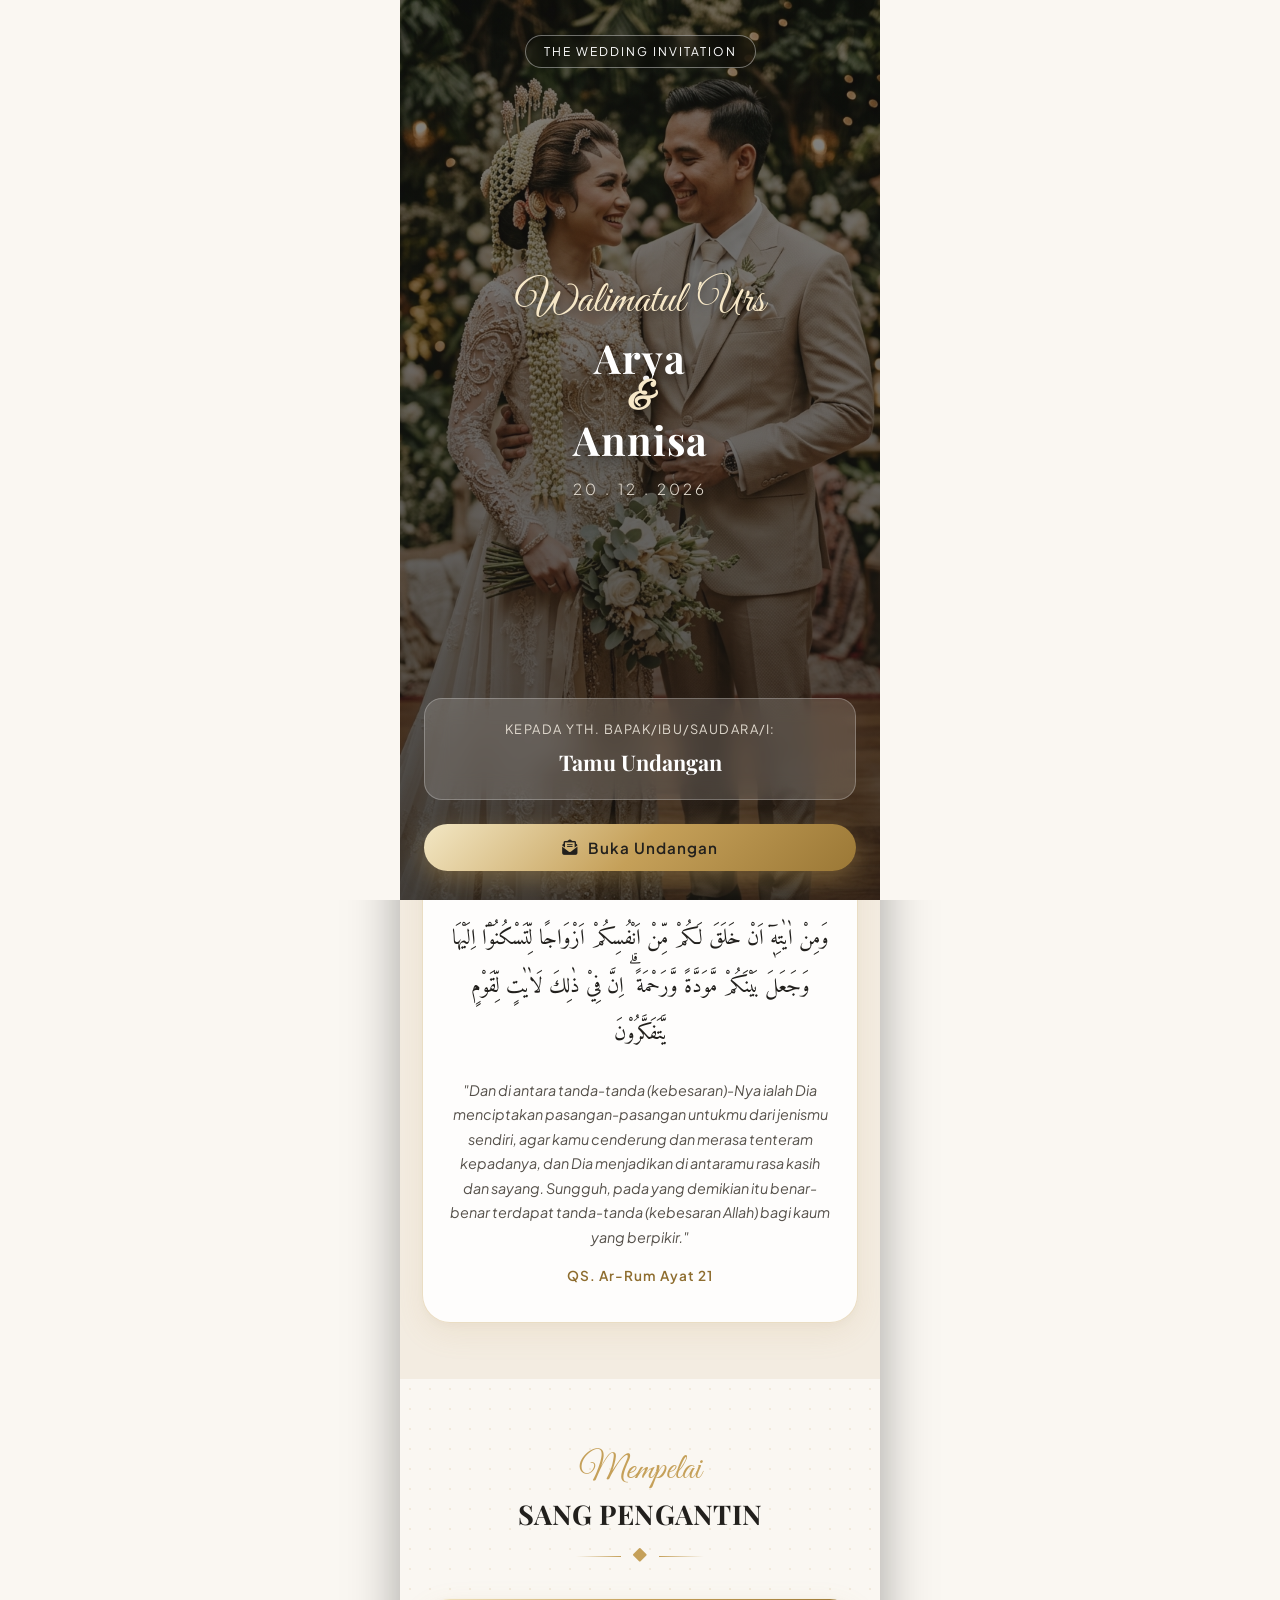
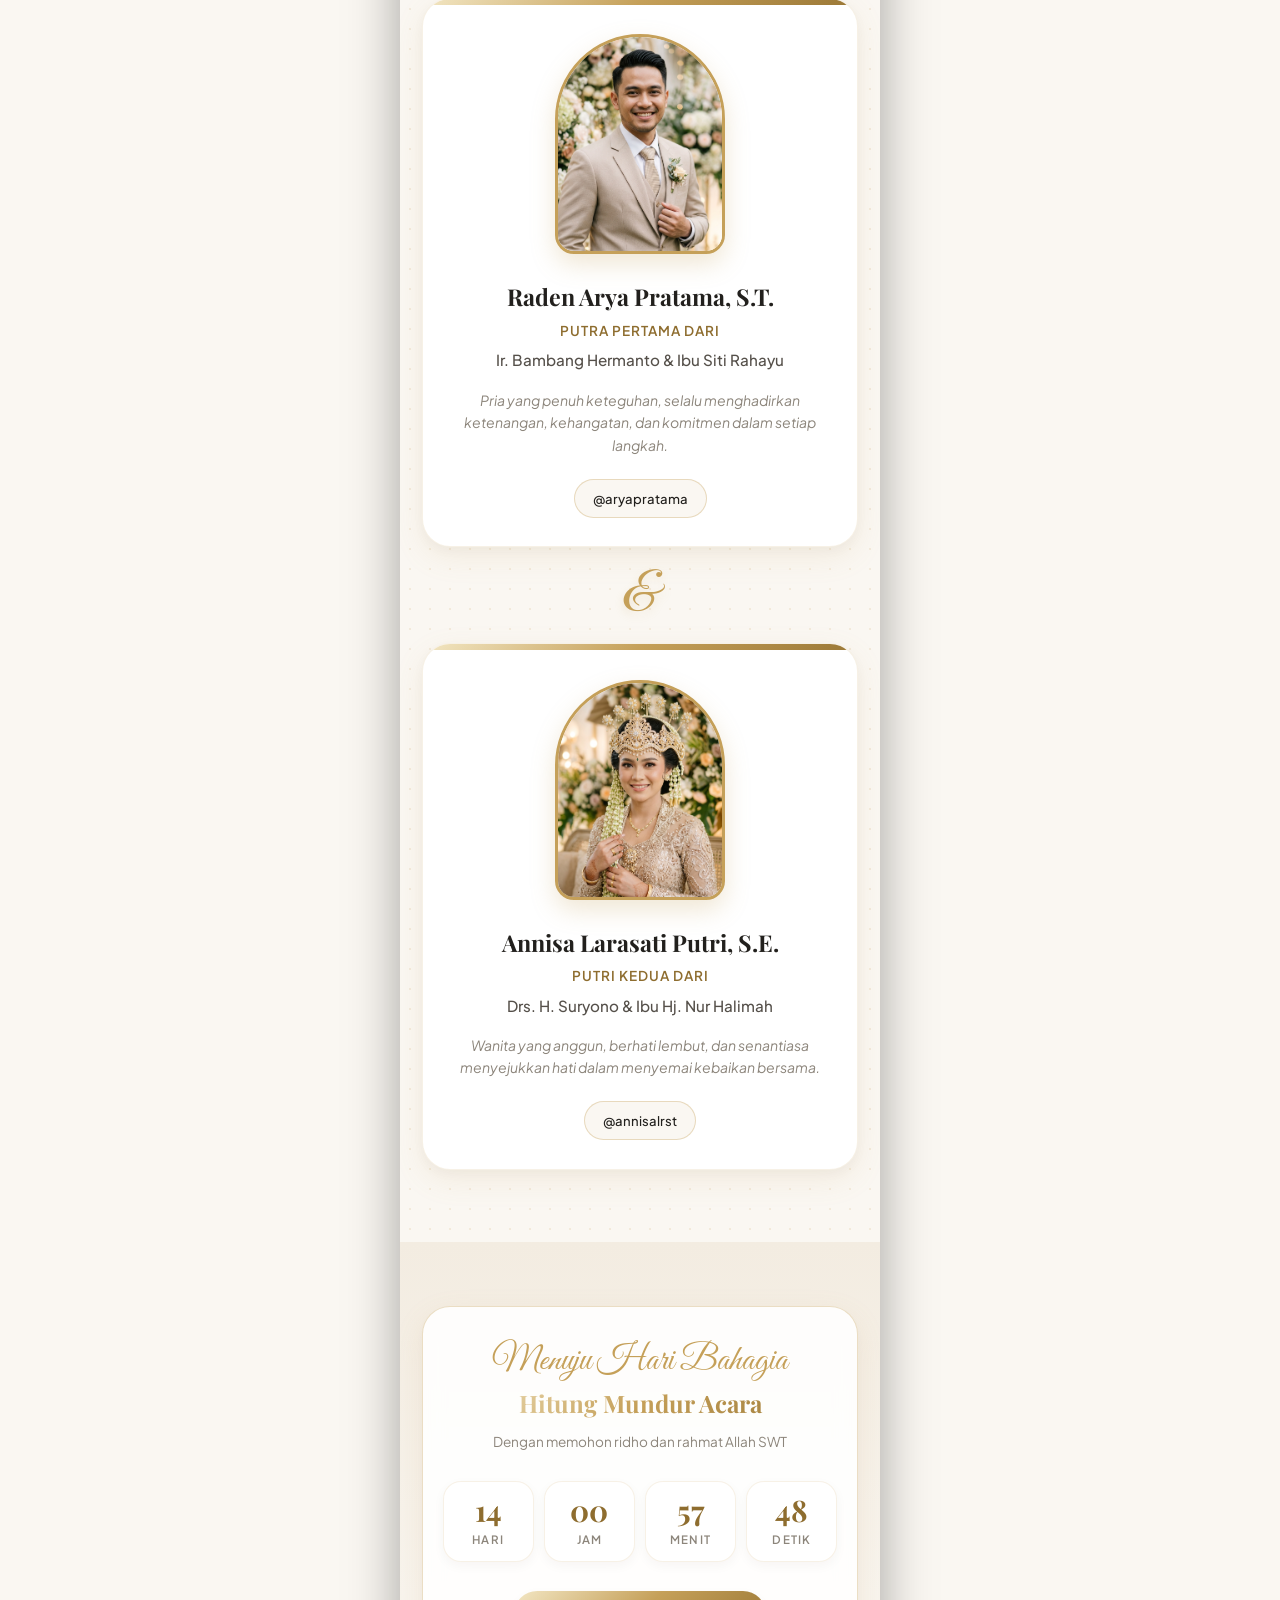
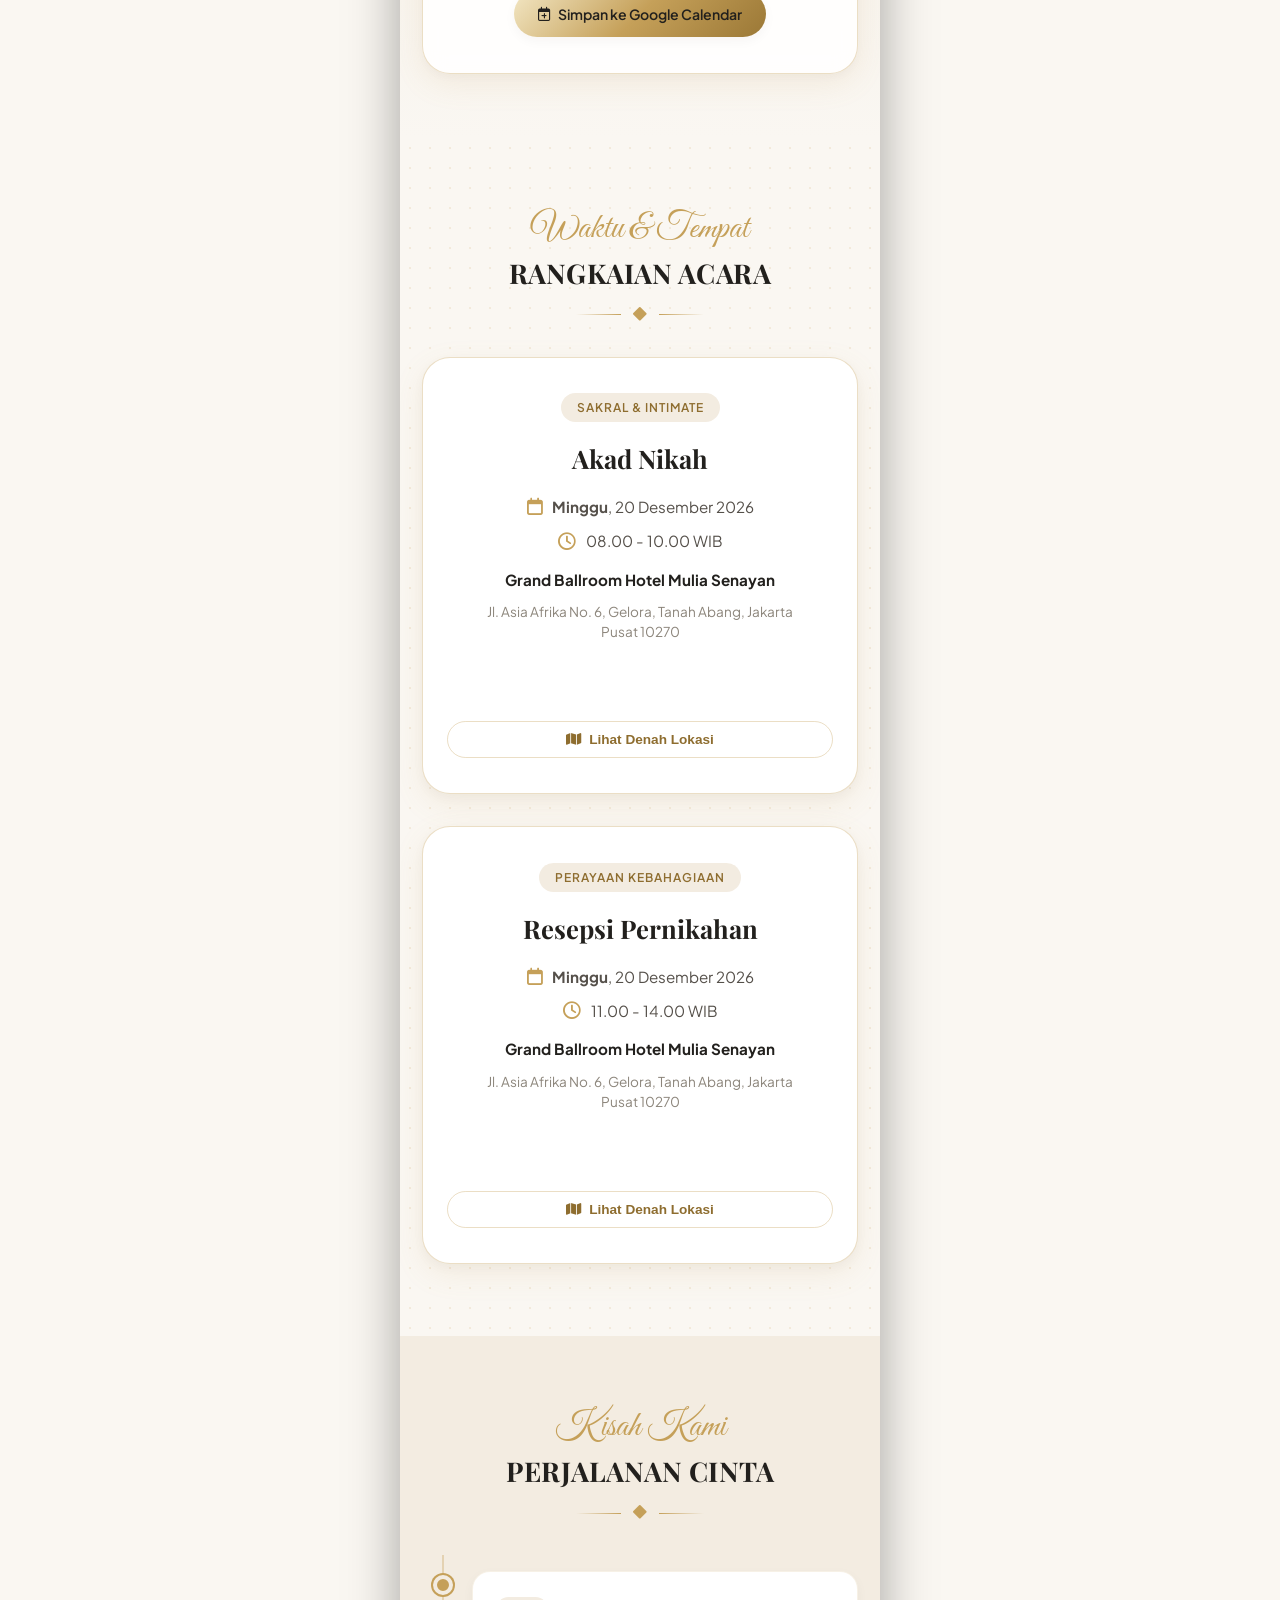
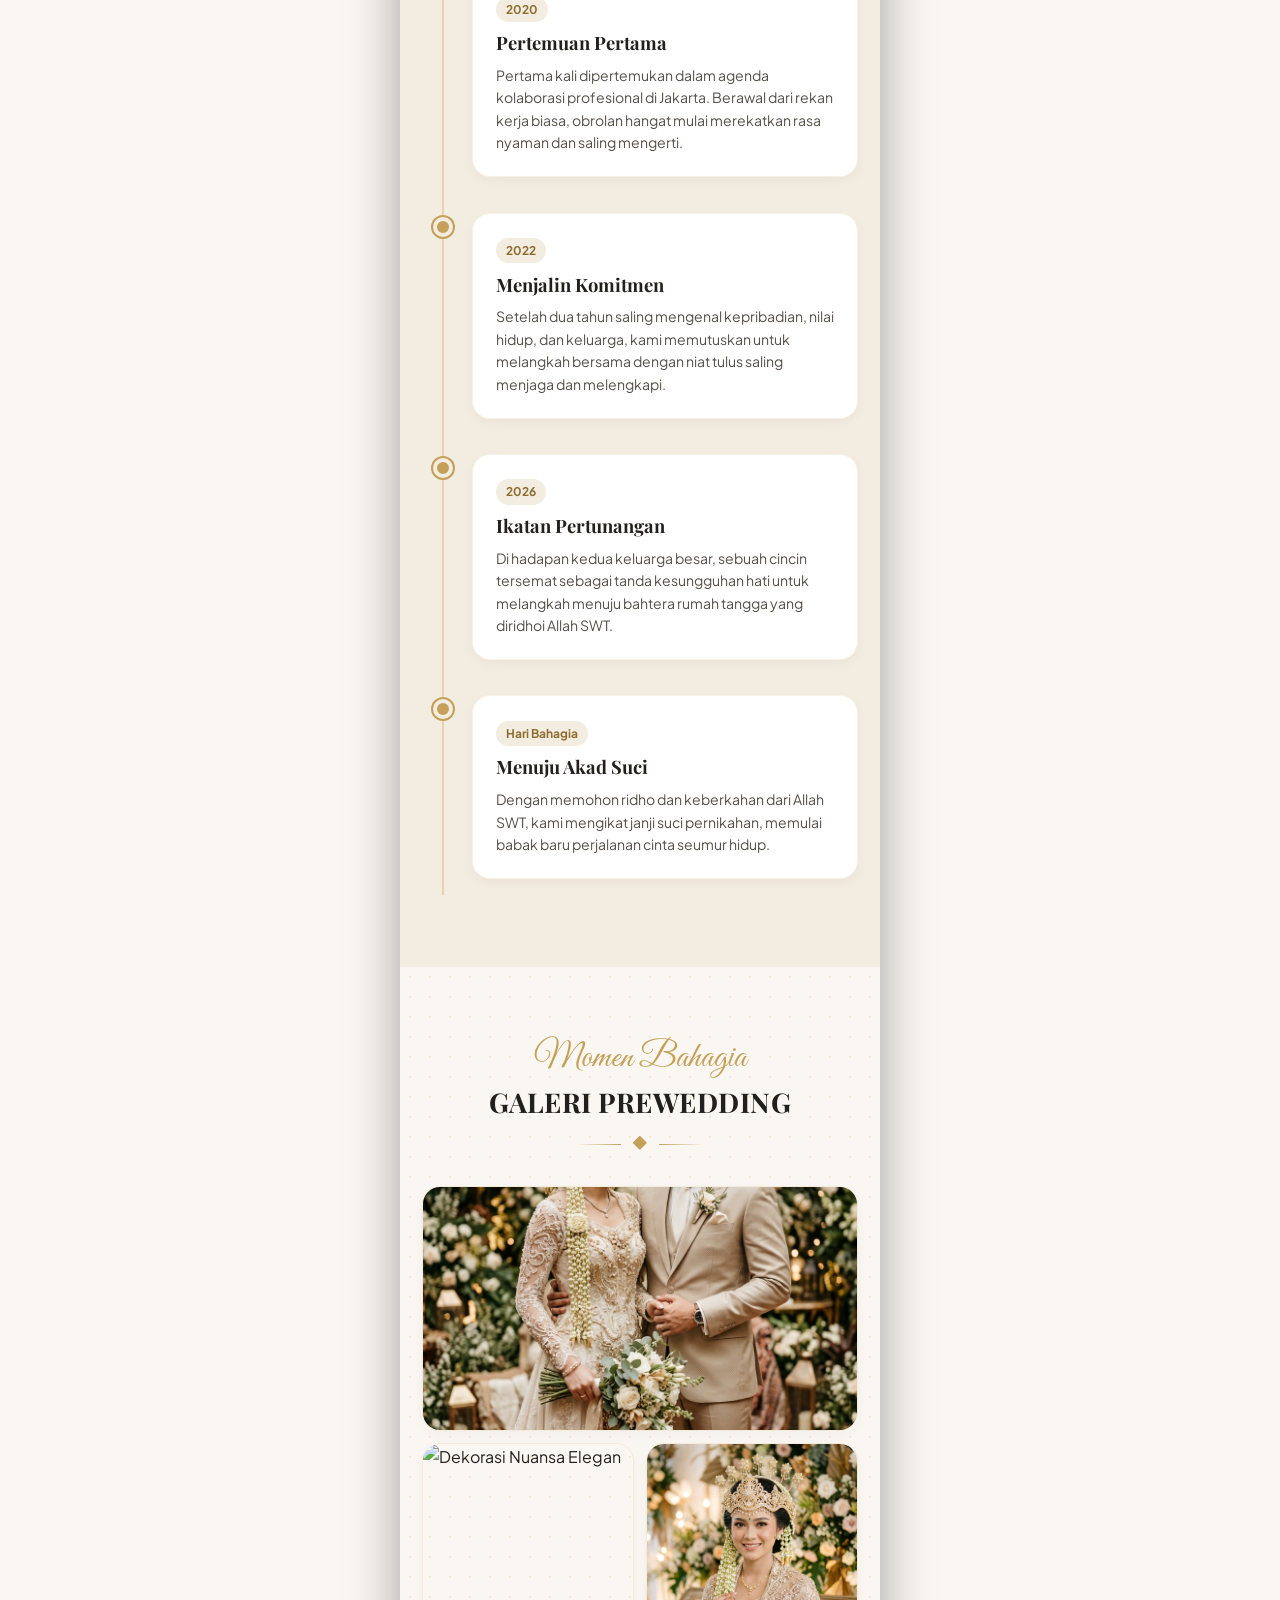
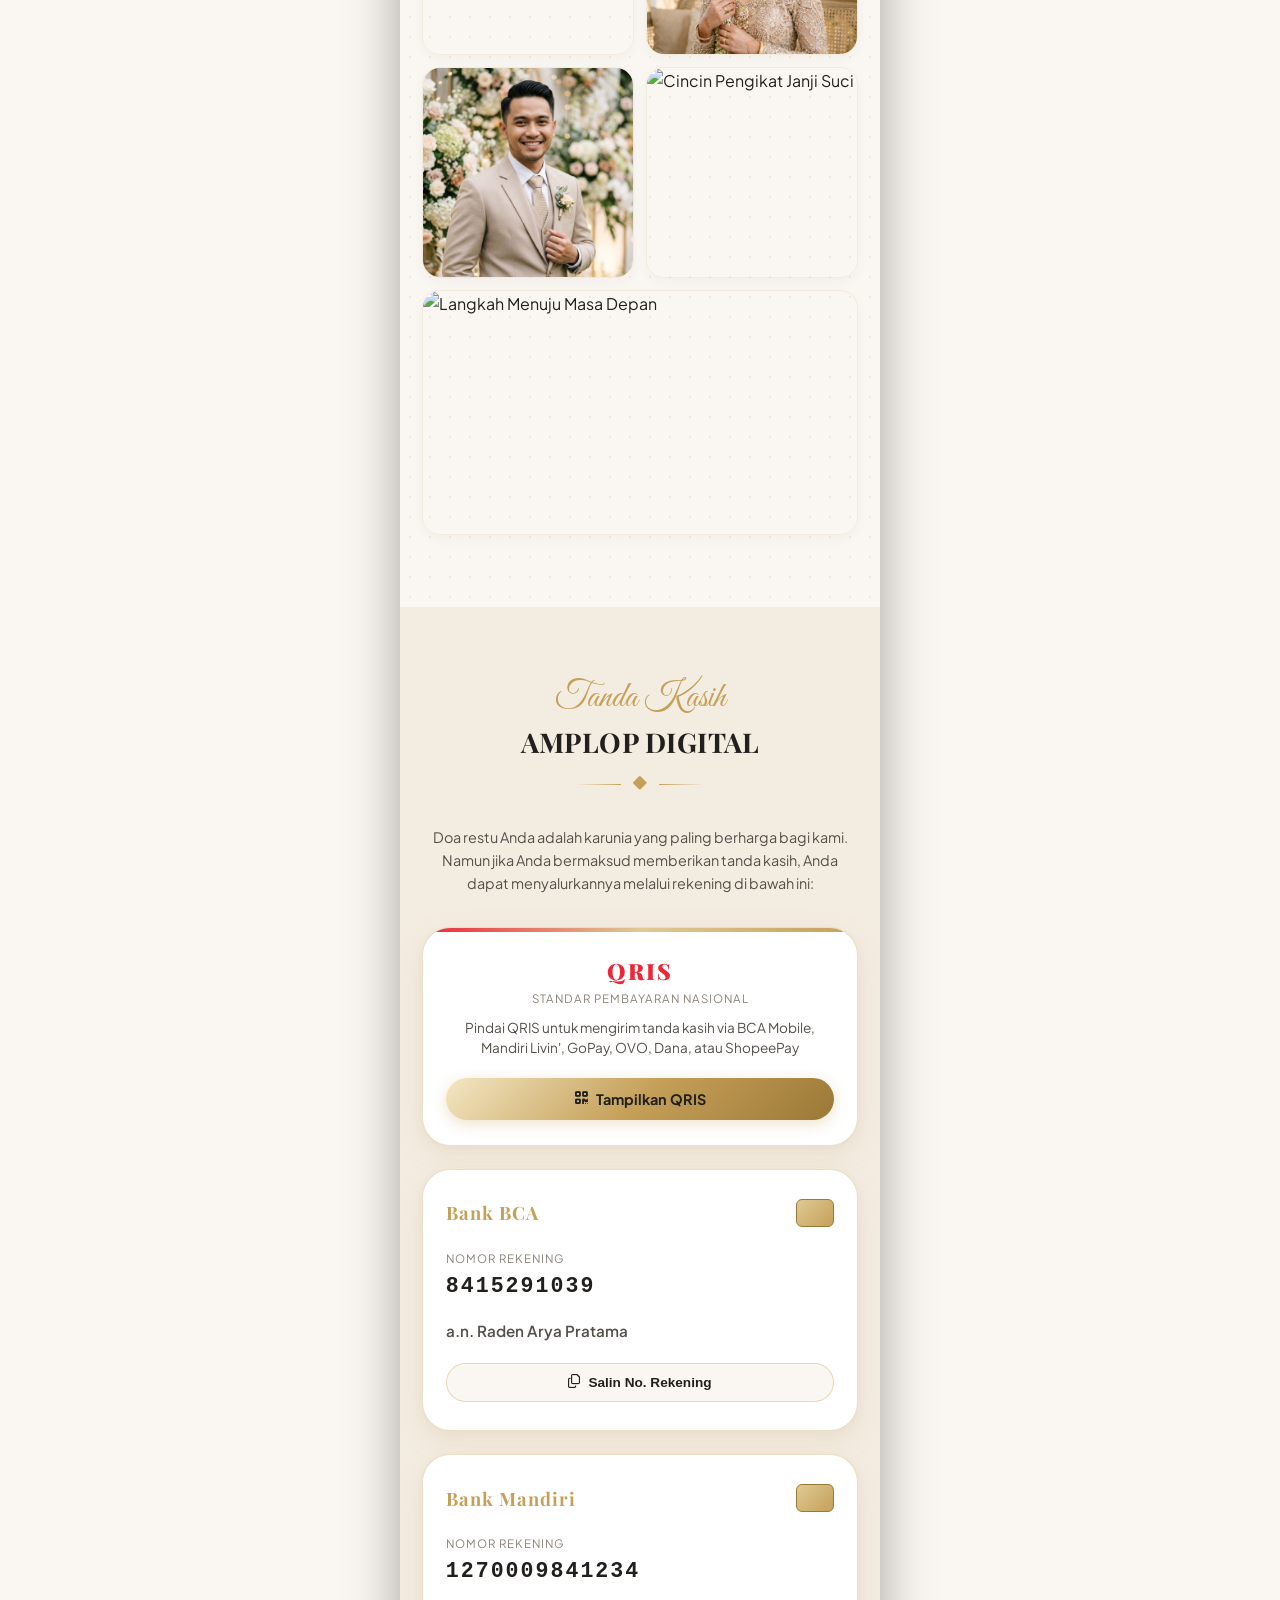
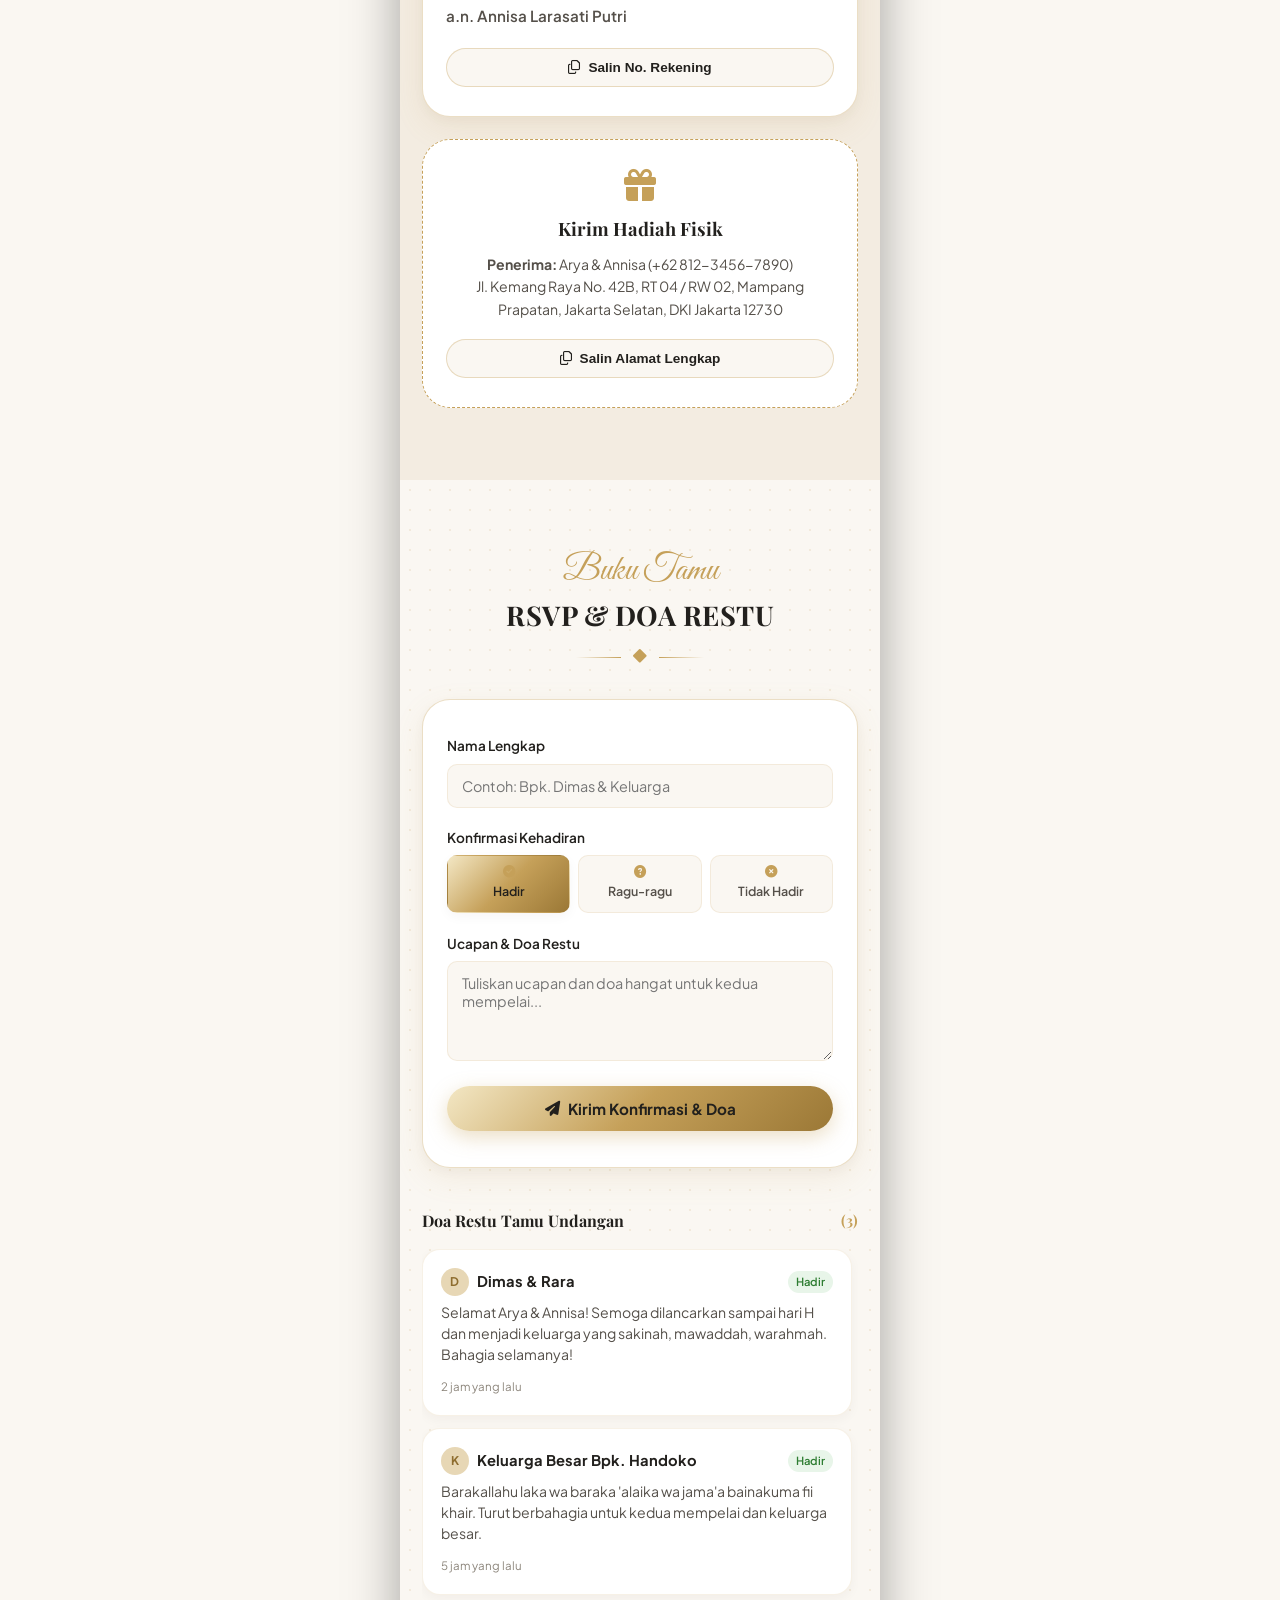
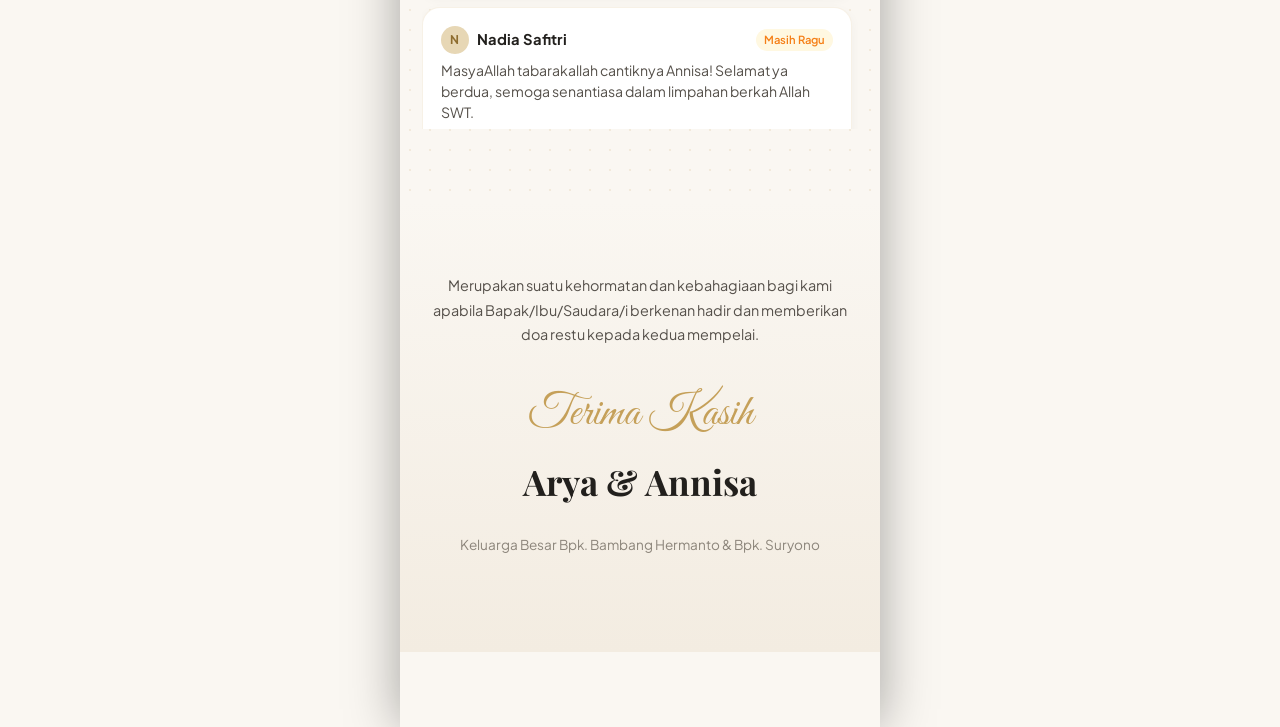
==== index.html @ 8b54d144 "feat: inisialisasi undangan digital pernikahan dengan integrasi PWA, Google Sheets RSVP, dan Portal " ====
<!DOCTYPE html>
<html lang="id">
<head>
  <meta charset="UTF-8">
  <meta name="viewport" content="width=device-width, initial-scale=1.0, maximum-scale=1.0, user-scalable=no, viewport-fit=cover">
  
  <!-- SEO & Social Media Meta Tags -->
  <title>The Wedding of Arya & Annisa - Undangan Pernikahan Digital</title>
  <meta name="description" content="Maha Suci Allah yang telah mempersatukan kami. Kami mengundang Bapak/Ibu/Saudara/i untuk hadir memberikan doa restu pada pernikahan Raden Arya Pratama & Annisa Larasati Putri.">
  <meta name="keywords" content="undangan digital, wedding invitation, pernikahan arya annisa, undangan online, pernikahan indonesia">
  <meta name="author" content="Arya & Annisa">

  <!-- Progressive Web App (PWA) Meta & Icons -->
  <link rel="manifest" href="manifest.json">
  <meta name="theme-color" content="#C5A059">
  <meta name="mobile-web-app-capable" content="yes">
  <meta name="apple-mobile-web-app-capable" content="yes">
  <meta name="apple-mobile-web-app-status-bar-style" content="black-translucent">
  <meta name="apple-mobile-web-app-title" content="Arya & Annisa">
  <link rel="apple-touch-icon" href="assets/images/pwa-icon.svg">
  <link rel="icon" type="image/svg+xml" href="assets/images/pwa-icon.svg">

  <!-- Open Graph / WhatsApp / Facebook Preview -->
  <meta property="og:type" content="website">
  <meta property="og:title" content="The Wedding of Arya & Annisa">
  <meta property="og:description" content="Minggu, 20 Desember 2026 - Bersama memohon ridho dan keberkahan dari Allah SWT.">
  <meta property="og:image" content="assets/images/couple_hero.jpg">

  <!-- Google Fonts -->
  <link rel="preconnect" href="https://fonts.googleapis.com">
  <link rel="preconnect" href="https://fonts.gstatic.com" crossorigin>
  <link href="https://fonts.googleapis.com/css2?family=Amiri&family=Great+Vibes&family=Playfair+Display:ital,wght@0,400;0,600;0,700;1,400&family=Plus+Jakarta+Sans:wght@300;400;500;600;700&display=swap" rel="stylesheet">

  <!-- Font Awesome 6 Icons -->
  <link rel="stylesheet" href="https://cdnjs.cloudflare.com/ajax/libs/font-awesome/6.4.0/css/all.min.css">

  <!-- Custom Stylesheet -->
  <link rel="stylesheet" href="css/style.css">
</head>
<body style="overflow: hidden;">

  <!-- Background Music Audio Element -->
  <audio id="wedding-audio" loop preload="auto">
    <source src="assets/audio/satu_shaf_di_belakangku.mp3" type="audio/mpeg">
  </audio>

  <!-- ====================================================================
       1. COVER OVERLAY (HALAMAN PEMBUKA UNDANGAN)
       ==================================================================== -->
  <div id="cover-overlay" class="cover-overlay">
    <div class="cover-container">
      <div class="cover-top">
        <span class="cover-badge">The Wedding Invitation</span>
      </div>

      <div class="cover-center">
        <div class="cover-title-script">Walimatul 'Urs</div>
        <h1 class="cover-names">
          <span id="cover-groom-name">Arya</span>
          <span class="cover-ampersand">&</span>
          <span id="cover-bride-name">Annisa</span>
        </h1>
        <div id="cover-date-text" class="cover-date">20 . 12 . 2026</div>
      </div>

      <div class="cover-bottom">
        <div class="guest-card">
          <div class="guest-label">Kepada Yth. Bapak/Ibu/Saudara/i:</div>
          <div class="guest-name guest-name-placeholder">Tamu Undangan</div>
        </div>

        <button type="button" id="btn-open-invitation" class="btn-open">
          <i class="fa-solid fa-envelope-open-text"></i>
          <span>Buka Undangan</span>
        </button>
      </div>
    </div>
  </div>

  <!-- ====================================================================
       FLOATING CONTROLS (MUSIK & NAVIGASI DOCK)
       ==================================================================== -->
  <!-- Floating Music Toggle -->
  <button type="button" id="music-toggle" class="music-toggle-btn" style="display: none;" title="Nyalakan / Matikan Musik" aria-label="Toggle Musik">
    <i class="fa-solid fa-compact-disc"></i>
  </button>

  <!-- Floating Bottom Navigation Dock -->
  <nav id="bottom-dock" class="bottom-dock" aria-label="Navigasi Halaman">
    <a href="#hero" class="dock-item" aria-label="Cover">
      <i class="fa-solid fa-house"></i>
      <span>Home</span>
    </a>
    <a href="#couple" class="dock-item" aria-label="Mempelai">
      <i class="fa-solid fa-heart"></i>
      <span>Mempelai</span>
    </a>
    <a href="#events" class="dock-item" aria-label="Acara">
      <i class="fa-solid fa-calendar-day"></i>
      <span>Acara</span>
    </a>
    <a href="#story" class="dock-item" aria-label="Cerita">
      <i class="fa-solid fa-book-open"></i>
      <span>Cerita</span>
    </a>
    <a href="#gallery" class="dock-item" aria-label="Galeri">
      <i class="fa-solid fa-images"></i>
      <span>Galeri</span>
    </a>
    <a href="#gifts" class="dock-item" aria-label="Hadiah">
      <i class="fa-solid fa-gift"></i>
      <span>Kado</span>
    </a>
    <a href="#rsvp" class="dock-item" aria-label="Ucapan">
      <i class="fa-solid fa-comments"></i>
      <span>Ucapan</span>
    </a>
  </nav>

  <!-- ====================================================================
       MAIN PAGE WRAPPER (MOBILE PRESENTATION)
       ==================================================================== -->
  <div class="page-wrapper">

    <!-- HERO SECTION -->
    <section id="hero" class="hero-section">
      <div class="hero-content">
        <div class="hero-subtitle">The Wedding of</div>
        <h2 id="hero-names" class="hero-title">Arya & Annisa</h2>
        <div id="hero-date-badge" class="hero-date-badge">Minggu, 20 Desember 2026</div>
      </div>
    </section>

    <!-- AYAT & QUOTE SECTION -->
    <section id="quote" class="quote-section">
      <div class="quote-card reveal">
        <div class="text-gold" style="font-size: 1.8rem; margin-bottom: 0.8rem;">
          <i class="fa-solid fa-dove"></i>
        </div>
        <div id="quote-arabic" class="quote-arabic"></div>
        <p id="quote-translation" class="quote-translation"></p>
        <div id="quote-source" class="quote-source"></div>
      </div>
    </section>

    <!-- MEMPELAI SECTION -->
    <section id="couple" class="couple-section bg-pattern">
      <div class="section-header reveal">
        <div class="section-subtitle">Mempelai</div>
        <h2 class="section-title">Sang Pengantin</h2>
        <div class="section-divider">
          <i class="fa-solid fa-diamond section-divider-icon"></i>
        </div>
      </div>

      <div class="couple-grid">
        <!-- Mempelai Pria -->
        <div class="profile-card reveal">
          <div class="profile-avatar-frame">
            <img id="groom-photo" src="assets/images/groom.jpg" alt="Raden Arya Pratama, S.T.">
          </div>
          <h3 id="groom-name" class="profile-name"></h3>
          <div id="groom-order" class="profile-order"></div>
          <div id="groom-parents" class="profile-parents"></div>
          <p id="groom-bio" class="profile-bio"></p>
          <a id="groom-ig" href="#" target="_blank" rel="noopener noreferrer" class="profile-social-link">
            <i class="fa-brands fa-instagram text-gold"></i>
            <span>@aryapratama</span>
          </a>
        </div>

        <div class="couple-ampersand-divider reveal">&</div>

        <!-- Mempelai Wanita -->
        <div class="profile-card reveal">
          <div class="profile-avatar-frame">
            <img id="bride-photo" src="assets/images/bride.jpg" alt="Annisa Larasati Putri, S.E.">
          </div>
          <h3 id="bride-name" class="profile-name"></h3>
          <div id="bride-order" class="profile-order"></div>
          <div id="bride-parents" class="profile-parents"></div>
          <p id="bride-bio" class="profile-bio"></p>
          <a id="bride-ig" href="#" target="_blank" rel="noopener noreferrer" class="profile-social-link">
            <i class="fa-brands fa-instagram text-gold"></i>
            <span>@annisalrst</span>
          </a>
        </div>
      </div>
    </section>

    <!-- COUNTDOWN TIMER SECTION -->
    <section id="countdown" class="countdown-section">
      <div class="countdown-box reveal">
        <div class="section-subtitle">Menuju Hari Bahagia</div>
        <h3 class="font-heading text-gold-gradient" style="font-size: 1.5rem; margin-bottom: 0.5rem;">Hitung Mundur Acara</h3>
        <p style="font-size: 0.85rem; color: var(--text-muted);">Dengan memohon ridho dan rahmat Allah SWT</p>

        <div class="countdown-grid">
          <div class="countdown-item">
            <div id="days" class="countdown-number">00</div>
            <div class="countdown-label">Hari</div>
          </div>
          <div class="countdown-item">
            <div id="hours" class="countdown-number">00</div>
            <div class="countdown-label">Jam</div>
          </div>
          <div class="countdown-item">
            <div id="minutes" class="countdown-number">00</div>
            <div class="countdown-label">Menit</div>
          </div>
          <div class="countdown-item">
            <div id="seconds" class="countdown-number">00</div>
            <div class="countdown-label">Detik</div>
          </div>
        </div>

        <a id="btn-add-calendar" href="#" target="_blank" rel="noopener noreferrer" class="btn-calendar">
          <i class="fa-regular fa-calendar-plus"></i>
          <span>Simpan ke Google Calendar</span>
        </a>
      </div>
    </section>

    <!-- RANGKAIAN ACARA SECTION -->
    <section id="events" class="events-section bg-pattern">
      <div class="section-header reveal">
        <div class="section-subtitle">Waktu & Tempat</div>
        <h2 class="section-title">Rangkaian Acara</h2>
        <div class="section-divider">
          <i class="fa-solid fa-diamond section-divider-icon"></i>
        </div>
      </div>

      <div id="events-container" class="events-list">
        <!-- Rendered dynamically from config.js -->
      </div>
    </section>

    <!-- LOVE STORY TIMELINE SECTION -->
    <section id="story" class="story-section">
      <div class="section-header reveal">
        <div class="section-subtitle">Kisah Kami</div>
        <h2 class="section-title">Perjalanan Cinta</h2>
        <div class="section-divider">
          <i class="fa-solid fa-diamond section-divider-icon"></i>
        </div>
      </div>

      <div id="timeline-container" class="timeline">
        <!-- Rendered dynamically from config.js -->
      </div>
    </section>

    <!-- GALERI FOTO SECTION -->
    <section id="gallery" class="gallery-section bg-pattern">
      <div class="section-header reveal">
        <div class="section-subtitle">Momen Bahagia</div>
        <h2 class="section-title">Galeri Prewedding</h2>
        <div class="section-divider">
          <i class="fa-solid fa-diamond section-divider-icon"></i>
        </div>
      </div>

      <div id="gallery-grid" class="gallery-grid">
        <!-- Rendered dynamically from config.js -->
      </div>
    </section>

    <!-- WEDDING GIFT / AMPLOP DIGITAL SECTION -->
    <section id="gifts" class="gifts-section">
      <div class="section-header reveal">
        <div class="section-subtitle">Tanda Kasih</div>
        <h2 class="section-title">Amplop Digital</h2>
        <div class="section-divider">
          <i class="fa-solid fa-diamond section-divider-icon"></i>
        </div>
      </div>

      <p class="gift-intro reveal">
        Doa restu Anda adalah karunia yang paling berharga bagi kami. Namun jika Anda bermaksud memberikan tanda kasih, Anda dapat menyalurkannya melalui rekening di bawah ini:
      </p>

      <!-- Wadah Kartu QRIS -->
      <div id="qris-card-container">
        <!-- Rendered dynamically from config.js -->
      </div>

      <div id="bank-accounts-container" class="gift-cards-container">
        <!-- Rendered dynamically from config.js -->
      </div>

      <div id="physical-gift-container">
        <!-- Rendered dynamically from config.js -->
      </div>
    </section>

    <!-- RSVP & BUKU UCAPAN SECTION -->
    <section id="rsvp" class="rsvp-section bg-pattern">
      <div class="section-header reveal">
        <div class="section-subtitle">Buku Tamu</div>
        <h2 class="section-title">RSVP & Doa Restu</h2>
        <div class="section-divider">
          <i class="fa-solid fa-diamond section-divider-icon"></i>
        </div>
      </div>

      <!-- Form RSVP -->
      <div class="rsvp-card reveal">
        <form id="rsvp-form">
          <div class="form-group">
            <label for="rsvp-name" class="form-label">Nama Lengkap</label>
            <input type="text" id="rsvp-name" class="form-control" placeholder="Contoh: Bpk. Dimas & Keluarga" required>
          </div>

          <div class="form-group">
            <label class="form-label">Konfirmasi Kehadiran</label>
            <div class="radio-group">
              <div class="radio-card">
                <input type="radio" id="att-hadir" name="attendance" value="hadir" checked>
                <label for="att-hadir">
                  <i class="fa-solid fa-circle-check text-gold" style="margin-bottom: 4px;"></i>
                  <span>Hadir</span>
                </label>
              </div>
              <div class="radio-card">
                <input type="radio" id="att-ragu" name="attendance" value="ragu">
                <label for="att-ragu">
                  <i class="fa-solid fa-circle-question text-gold" style="margin-bottom: 4px;"></i>
                  <span>Ragu-ragu</span>
                </label>
              </div>
              <div class="radio-card">
                <input type="radio" id="att-tidak" name="attendance" value="tidak-hadir">
                <label for="att-tidak">
                  <i class="fa-solid fa-circle-xmark text-gold" style="margin-bottom: 4px;"></i>
                  <span>Tidak Hadir</span>
                </label>
              </div>
            </div>
          </div>

          <div class="form-group">
            <label for="rsvp-message" class="form-label">Ucapan & Doa Restu</label>
            <textarea id="rsvp-message" class="form-control" placeholder="Tuliskan ucapan dan doa hangat untuk kedua mempelai..." required></textarea>
          </div>

          <button type="submit" class="btn-submit-rsvp">
            <i class="fa-solid fa-paper-plane"></i>
            <span>Kirim Konfirmasi & Doa</span>
          </button>
        </form>
      </div>

      <!-- Daftar Ucapan -->
      <div class="reveal">
        <h4 style="font-family: var(--font-heading); margin-bottom: 1rem; display: flex; align-items: center; justify-content: space-between;">
          <span>Doa Restu Tamu Undangan</span>
          <span id="wishes-count" class="text-gold" style="font-size: 0.9rem;"></span>
        </h4>
        <div id="wishes-container" class="wishes-container">
          <!-- Rendered dynamically -->
        </div>
      </div>
    </section>

    <!-- CLOSING SECTION -->
    <section id="closing" class="closing-section">
      <div class="reveal">
        <p class="closing-text">
          Merupakan suatu kehormatan dan kebahagiaan bagi kami apabila Bapak/Ibu/Saudara/i berkenan hadir dan memberikan doa restu kepada kedua mempelai.
        </p>

        <div class="closing-script">Terima Kasih</div>
        <div class="closing-names">Arya & Annisa</div>

        <div class="closing-family">
          Keluarga Besar Bpk. Bambang Hermanto & Bpk. Suryono
        </div>
      </div>
    </section>

  </div> <!-- End .page-wrapper -->

  <!-- ====================================================================
       LIGHTBOX MODAL FOR GALLERY
       ==================================================================== -->
  <div id="lightbox-modal" class="lightbox-modal">
    <div class="lightbox-content">
      <button type="button" id="lightbox-close" class="lightbox-close" aria-label="Tutup Galeri">&times;</button>
      <img id="lightbox-img" src="" alt="Galeri Preview">
      <div id="lightbox-caption" class="lightbox-caption"></div>
    </div>
  </div>

  <!-- ====================================================================
       QRIS MODAL POPUP
       ==================================================================== -->
  <div id="qris-modal" class="qris-modal">
    <div class="qris-modal-content">
      <button type="button" id="qris-modal-close" class="qris-modal-close" onclick="closeQrisModal()" aria-label="Tutup QRIS">&times;</button>
      <div class="qris-modal-title">Amplop Digital QRIS</div>
      <div id="qris-modal-merchant" class="qris-modal-merchant">Raden Arya &amp; Annisa</div>
      <div class="qris-img-wrapper">
        <img id="qris-img-tag" src="assets/images/qris.svg" alt="QRIS Standar Pembayaran Nasional">
      </div>
      <a id="btn-download-qris" href="assets/images/qris.svg" download="QRIS_Arya_Annisa.svg" class="btn-download-qris">
        <i class="fa-solid fa-download"></i>
        <span>Unduh Gambar QRIS</span>
      </a>
    </div>
  </div>

  <!-- Scripts -->
  <script src="config.js"></script>
  <script src="js/app.js"></script>

  <!-- PWA Service Worker Registration -->
  <script>
    if ('serviceWorker' in navigator) {
      window.addEventListener('load', () => {
        navigator.serviceWorker.register('./sw.js')
          .then(reg => {
            console.log('[PWA] Service Worker aktif:', reg.scope);
          })
          .catch(err => {
            console.warn('[PWA] Service Worker gagal didaftarkan:', err);
          });
      });
    }
  </script>
</body>
</html>
---- css/style.css ----
/* ====================================================================
   LUXURY WEDDING INVITATION DESIGN SYSTEM
   Theme: Modern Elegant Champagne & Gold
   Fonts: Playfair Display + Great Vibes + Plus Jakarta Sans
   ==================================================================== */

:root {
  /* Color Palette */
  --gold-primary: #C5A059;
  --gold-light: #E7D7B5;
  --gold-dark: #8E6D2F;
  --gold-metallic: linear-gradient(135deg, #F3E7C4 0%, #C5A059 50%, #9B7836 100%);
  --gold-shine: linear-gradient(90deg, #C5A059, #F7E8C8, #C5A059);
  
  --bg-cream: #FAF7F2;
  --bg-sand: #F3ECE1;
  --bg-card: #FFFFFF;
  --bg-glass: rgba(255, 255, 255, 0.88);
  
  --text-dark: #22201D;
  --text-body: #55504A;
  --text-muted: #8C857B;
  
  --border-gold: rgba(197, 160, 89, 0.35);
  --border-subtle: rgba(197, 160, 89, 0.15);
  
  --shadow-sm: 0 4px 12px rgba(42, 36, 25, 0.04);
  --shadow-md: 0 10px 30px rgba(197, 160, 89, 0.12), 0 4px 12px rgba(0, 0, 0, 0.03);
  --shadow-lg: 0 20px 40px rgba(197, 160, 89, 0.18), 0 8px 16px rgba(0, 0, 0, 0.05);

  --font-heading: 'Playfair Display', Georgia, serif;
  --font-script: 'Great Vibes', cursive;
  --font-body: 'Plus Jakarta Sans', -apple-system, BlinkMacSystemFont, 'Segoe UI', Roboto, sans-serif;

  --radius-sm: 10px;
  --radius-md: 18px;
  --radius-lg: 28px;
  --radius-full: 9999px;
  
  --max-width: 480px; /* Optimal mobile layout wrapper for wedding invitations */
}

/* Reset & Box Sizing */
*, *::before, *::after {
  box-sizing: border-box;
  margin: 0;
  padding: 0;
}

html {
  scroll-behavior: smooth;
  -webkit-font-smoothing: antialiased;
  background-color: #171513;
}

body {
  font-family: var(--font-body);
  color: var(--text-dark);
  background-color: var(--bg-cream);
  min-height: 100vh;
  line-height: 1.6;
  position: relative;
  overflow-x: hidden;
}

/* Desktop Presentation Frame (Pusat smartphone view di layar desktop) */
.page-wrapper {
  max-width: var(--max-width);
  margin: 0 auto;
  min-height: 100vh;
  min-height: 100dvh;
  background-color: var(--bg-cream);
  position: relative;
  box-shadow: 0 0 50px rgba(0, 0, 0, 0.35);
  overflow: visible;
  overflow-x: clip;
  padding-bottom: calc(75px + env(safe-area-inset-bottom, 0px));
}

/* Typography Utilities */
.font-script {
  font-family: var(--font-script);
}

.font-heading {
  font-family: var(--font-heading);
}

.text-gold {
  color: var(--gold-primary);
}

.text-gold-gradient {
  background: var(--gold-metallic);
  -webkit-background-clip: text;
  -webkit-text-fill-color: transparent;
}

/* Section Header Styles */
.section-header {
  text-align: center;
  margin-bottom: 2.2rem;
  position: relative;
}

.section-subtitle {
  font-family: var(--font-script);
  font-size: 2.2rem;
  color: var(--gold-primary);
  line-height: 1.1;
  margin-bottom: 0.2rem;
}

.section-title {
  font-family: var(--font-heading);
  font-size: 1.7rem;
  font-weight: 700;
  color: var(--text-dark);
  letter-spacing: 0.5px;
  text-transform: uppercase;
}

.section-divider {
  display: flex;
  align-items: center;
  justify-content: center;
  gap: 12px;
  margin: 0.8rem auto 0;
}

.section-divider::before,
.section-divider::after {
  content: '';
  height: 1px;
  width: 45px;
  background: linear-gradient(90deg, transparent, var(--gold-primary));
}

.section-divider::after {
  background: linear-gradient(90deg, var(--gold-primary), transparent);
}

.section-divider-icon {
  color: var(--gold-primary);
  font-size: 0.85rem;
}

/* Common Section Container */
section {
  padding: 4.5rem 1.4rem;
  position: relative;
}

/* Background Subtle Floral Pattern */
.bg-pattern {
  background-image: radial-gradient(var(--border-subtle) 1px, transparent 1px);
  background-size: 20px 20px;
}

/* ====================================================================
   COVER SCREEN (WELCOME OVERLAY)
   ==================================================================== */
.cover-overlay {
  position: fixed;
  inset: 0;
  z-index: 9999;
  background-color: var(--bg-cream);
  display: flex;
  align-items: center;
  justify-content: center;
  transition: transform 1.2s cubic-bezier(0.77, 0, 0.175, 1), opacity 0.8s ease;
}

.cover-overlay.opened {
  transform: translateY(-100%);
  opacity: 0;
  pointer-events: none;
}

.cover-container {
  width: 100%;
  max-width: var(--max-width);
  min-height: 100vh;
  min-height: 100dvh;
  height: 100dvh;
  position: relative;
  display: flex;
  flex-direction: column;
  align-items: center;
  justify-content: space-between;
  padding: calc(2.2rem + env(safe-area-inset-top, 0px)) 1.5rem calc(1.8rem + env(safe-area-inset-bottom, 0px));
  text-align: center;
  background: linear-gradient(180deg, rgba(23, 21, 19, 0.48) 0%, rgba(23, 21, 19, 0.78) 100%),
              url('../assets/images/couple_hero.jpg') center center/cover no-repeat;
  color: #FFFFFF;
  overflow-y: auto;
  overscroll-behavior: contain;
}

.cover-top {
  animation: fadeInDown 1.2s ease-out;
}

.cover-badge {
  display: inline-block;
  padding: 6px 18px;
  border: 1px solid rgba(255, 255, 255, 0.4);
  border-radius: var(--radius-full);
  font-size: 0.75rem;
  text-transform: uppercase;
  letter-spacing: 2px;
  background: rgba(0, 0, 0, 0.25);
  backdrop-filter: blur(8px);
}

.cover-center {
  animation: zoomIn 1.3s ease-out;
}

.cover-title-script {
  font-family: var(--font-script);
  font-size: 2.8rem;
  color: #F7E8C8;
  margin-bottom: -0.2rem;
  text-shadow: 0 2px 10px rgba(0, 0, 0, 0.4);
}

.cover-names {
  font-family: var(--font-heading);
  font-size: 2.5rem;
  font-weight: 700;
  letter-spacing: 1px;
  line-height: 1.2;
  text-shadow: 0 4px 15px rgba(0, 0, 0, 0.5);
}

.cover-ampersand {
  font-family: var(--font-script);
  font-size: 2.4rem;
  color: #F7E8C8;
  display: block;
  margin: -0.4rem 0;
}

.cover-date {
  font-size: 0.95rem;
  letter-spacing: 3px;
  margin-top: 0.8rem;
  text-transform: uppercase;
  color: #E2DBD0;
  font-weight: 300;
}

.cover-bottom {
  width: 100%;
  animation: fadeInUp 1.2s ease-out;
}

.guest-card {
  background: rgba(255, 255, 255, 0.15);
  backdrop-filter: blur(12px);
  border: 1px solid rgba(255, 255, 255, 0.25);
  border-radius: var(--radius-md);
  padding: 1.2rem;
  margin-bottom: 1.5rem;
}

.guest-label {
  font-size: 0.8rem;
  text-transform: uppercase;
  letter-spacing: 1.5px;
  color: #E2DBD0;
  margin-bottom: 0.4rem;
}

.guest-name {
  font-family: var(--font-heading);
  font-size: 1.35rem;
  font-weight: 700;
  color: #FFFFFF;
}

.btn-open {
  display: inline-flex;
  align-items: center;
  justify-content: center;
  gap: 10px;
  width: 100%;
  padding: 14px 28px;
  background: var(--gold-metallic);
  color: #22201D;
  font-family: var(--font-body);
  font-size: 0.95rem;
  font-weight: 600;
  letter-spacing: 1px;
  border: none;
  border-radius: var(--radius-full);
  cursor: pointer;
  box-shadow: 0 8px 25px rgba(197, 160, 89, 0.4);
  transition: all 0.3s ease;
  position: relative;
  overflow: hidden;
}

.btn-open:hover {
  transform: translateY(-2px);
  box-shadow: 0 12px 30px rgba(197, 160, 89, 0.6);
}

.btn-open i, .btn-open svg {
  animation: bounceRight 1.5s infinite;
}

/* ====================================================================
   HERO BANNER
   ==================================================================== */
.hero-section {
  position: relative;
  min-height: 85vh;
  display: flex;
  flex-direction: column;
  justify-content: flex-end;
  align-items: center;
  text-align: center;
  padding: 2.5rem 1.4rem 4rem;
  color: #FFFFFF;
  background: linear-gradient(180deg, rgba(23, 21, 19, 0.1) 0%, rgba(23, 21, 19, 0.85) 100%),
              url('../assets/images/couple_hero.jpg') center 20%/cover no-repeat;
}

.hero-content {
  position: relative;
  z-index: 2;
  width: 100%;
}

.hero-subtitle {
  font-family: var(--font-script);
  font-size: 2.6rem;
  color: #F7E8C8;
  line-height: 1;
}

.hero-title {
  font-family: var(--font-heading);
  font-size: 2.5rem;
  font-weight: 700;
  letter-spacing: 1px;
  margin: 0.2rem 0 0.5rem;
}

.hero-date-badge {
  display: inline-block;
  padding: 6px 16px;
  background: rgba(255, 255, 255, 0.18);
  backdrop-filter: blur(6px);
  border: 1px solid rgba(255, 255, 255, 0.3);
  border-radius: var(--radius-full);
  font-size: 0.85rem;
  letter-spacing: 2px;
  text-transform: uppercase;
}

/* ====================================================================
   QUOTE / AYAT SECTION
   ==================================================================== */
.quote-section {
  background: var(--bg-sand);
  text-align: center;
  padding: 3.5rem 1.4rem;
  position: relative;
}

.quote-card {
  background: var(--bg-glass);
  backdrop-filter: blur(10px);
  border: 1px solid var(--border-gold);
  border-radius: var(--radius-lg);
  padding: 2.2rem 1.6rem;
  box-shadow: var(--shadow-md);
  position: relative;
}

.quote-ornament {
  width: 50px;
  height: auto;
  margin-bottom: 1.2rem;
  opacity: 0.85;
}

.quote-arabic {
  font-family: 'Amiri', 'Traditional Arabic', serif;
  font-size: 1.35rem;
  line-height: 2.2;
  color: var(--text-dark);
  margin-bottom: 1.2rem;
  direction: rtl;
}

.quote-translation {
  font-size: 0.9rem;
  color: var(--text-body);
  font-style: italic;
  line-height: 1.7;
  margin-bottom: 1rem;
}

.quote-source {
  font-weight: 600;
  font-size: 0.85rem;
  color: var(--gold-dark);
  letter-spacing: 1px;
}

/* ====================================================================
   COUPLE PROFILE SECTION
   ==================================================================== */
.couple-section {
  background-color: var(--bg-cream);
}

.couple-grid {
  display: flex;
  flex-direction: column;
  gap: 2.8rem;
}

.profile-card {
  text-align: center;
  background: var(--bg-card);
  border-radius: var(--radius-lg);
  padding: 2.2rem 1.5rem 1.8rem;
  border: 1px solid var(--border-subtle);
  box-shadow: var(--shadow-md);
  transition: transform 0.3s ease;
  position: relative;
  overflow: hidden;
}

.profile-card::before {
  content: '';
  position: absolute;
  top: 0;
  left: 0;
  right: 0;
  height: 6px;
  background: var(--gold-metallic);
}

.profile-avatar-frame {
  width: 170px;
  height: 220px;
  margin: 0 auto 1.5rem;
  position: relative;
  border-radius: 90px 90px 20px 20px; /* Dome / arch shape */
  overflow: hidden;
  border: 3px solid var(--gold-primary);
  box-shadow: 0 10px 25px rgba(197, 160, 89, 0.25);
}

.profile-avatar-frame img {
  width: 100%;
  height: 100%;
  object-fit: cover;
  transition: transform 0.5s ease;
}

.profile-card:hover .profile-avatar-frame img {
  transform: scale(1.05);
}

.profile-name {
  font-family: var(--font-heading);
  font-size: 1.45rem;
  font-weight: 700;
  color: var(--text-dark);
  margin-bottom: 0.3rem;
}

.profile-order {
  font-size: 0.85rem;
  color: var(--gold-dark);
  font-weight: 600;
  text-transform: uppercase;
  letter-spacing: 1px;
  margin-bottom: 0.4rem;
}

.profile-parents {
  font-size: 0.95rem;
  color: var(--text-body);
  margin-bottom: 1rem;
  font-weight: 500;
}

.profile-bio {
  font-size: 0.88rem;
  color: var(--text-muted);
  font-style: italic;
  margin-bottom: 1.4rem;
  line-height: 1.6;
}

.profile-social-link {
  display: inline-flex;
  align-items: center;
  gap: 8px;
  padding: 8px 18px;
  background: var(--bg-cream);
  border: 1px solid var(--border-gold);
  border-radius: var(--radius-full);
  color: var(--text-dark);
  font-size: 0.82rem;
  text-decoration: none;
  font-weight: 500;
  transition: all 0.3s ease;
}

.profile-social-link:hover {
  background: var(--gold-metallic);
  color: #22201D;
  border-color: transparent;
}

.couple-ampersand-divider {
  text-align: center;
  font-family: var(--font-script);
  font-size: 3.5rem;
  color: var(--gold-primary);
  line-height: 0.8;
  margin: -1.2rem 0;
  text-shadow: 0 4px 10px rgba(197, 160, 89, 0.2);
}

/* ====================================================================
   COUNTDOWN TIMER SECTION
   ==================================================================== */
.countdown-section {
  background: linear-gradient(180deg, var(--bg-sand) 0%, var(--bg-cream) 100%);
  text-align: center;
  padding: 4rem 1.4rem;
}

.countdown-box {
  background: var(--bg-glass);
  backdrop-filter: blur(10px);
  border: 1px solid var(--border-gold);
  border-radius: var(--radius-lg);
  padding: 2.2rem 1.2rem;
  box-shadow: var(--shadow-md);
}

.countdown-grid {
  display: grid;
  grid-template-columns: repeat(4, 1fr);
  gap: 10px;
  margin: 1.8rem 0;
}

.countdown-item {
  background: var(--bg-card);
  border: 1px solid var(--border-subtle);
  border-radius: var(--radius-md);
  padding: 12px 6px;
  box-shadow: var(--shadow-sm);
  transition: transform 0.2s ease;
}

.countdown-number {
  font-family: var(--font-heading);
  font-size: 1.85rem;
  font-weight: 700;
  color: var(--gold-dark);
  line-height: 1.1;
}

.countdown-label {
  font-size: 0.72rem;
  text-transform: uppercase;
  letter-spacing: 1.2px;
  color: var(--text-muted);
  font-weight: 600;
  margin-top: 4px;
}

.btn-calendar {
  display: inline-flex;
  align-items: center;
  justify-content: center;
  gap: 8px;
  padding: 12px 24px;
  background: var(--gold-metallic);
  color: #22201D;
  font-size: 0.88rem;
  font-weight: 600;
  text-decoration: none;
  border-radius: var(--radius-full);
  box-shadow: var(--shadow-sm);
  transition: all 0.3s ease;
}

.btn-calendar:hover {
  transform: translateY(-2px);
  box-shadow: var(--shadow-md);
}

/* ====================================================================
   EVENTS SECTION (AKAD & RESEPSI)
   ==================================================================== */
.events-section {
  background-color: var(--bg-cream);
}

.events-list {
  display: flex;
  flex-direction: column;
  gap: 2rem;
}

.event-card {
  background: var(--bg-card);
  border: 1px solid var(--border-gold);
  border-radius: var(--radius-lg);
  padding: 2.2rem 1.5rem;
  box-shadow: var(--shadow-md);
  text-align: center;
  position: relative;
  overflow: hidden;
}

.event-badge {
  display: inline-block;
  padding: 5px 16px;
  background: var(--bg-sand);
  color: var(--gold-dark);
  font-size: 0.75rem;
  font-weight: 600;
  letter-spacing: 1px;
  text-transform: uppercase;
  border-radius: var(--radius-full);
  margin-bottom: 1rem;
}

.event-title {
  font-family: var(--font-heading);
  font-size: 1.6rem;
  font-weight: 700;
  color: var(--text-dark);
  margin-bottom: 1rem;
}

.event-details {
  display: flex;
  flex-direction: column;
  gap: 10px;
  margin-bottom: 1.5rem;
  color: var(--text-body);
  font-size: 0.95rem;
}

.event-detail-item {
  display: flex;
  align-items: center;
  justify-content: center;
  gap: 10px;
}

.event-detail-item i {
  color: var(--gold-primary);
  font-size: 1.1rem;
}

.event-venue {
  font-weight: 700;
  color: var(--text-dark);
  margin-top: 4px;
}

.event-address {
  font-size: 0.85rem;
  color: var(--text-muted);
  line-height: 1.5;
  max-width: 320px;
  margin: 0 auto;
}

.event-actions {
  display: flex;
  flex-direction: column;
  gap: 10px;
  margin-top: 1.5rem;
}

.btn-maps {
  display: inline-flex;
  align-items: center;
  justify-content: center;
  gap: 8px;
  padding: 11px 22px;
  background: var(--bg-dark);
  color: #FFFFFF;
  text-decoration: none;
  font-size: 0.88rem;
  font-weight: 600;
  border-radius: var(--radius-full);
  transition: all 0.3s ease;
}

.btn-maps:hover {
  background: #3A352F;
}

.btn-view-map {
  display: inline-flex;
  align-items: center;
  justify-content: center;
  gap: 8px;
  padding: 10px 20px;
  background: transparent;
  color: var(--gold-dark);
  border: 1px solid var(--border-gold);
  border-radius: var(--radius-full);
  font-size: 0.85rem;
  font-weight: 600;
  cursor: pointer;
  transition: all 0.2s ease;
}

.btn-view-map:hover {
  background: var(--bg-sand);
}

.map-embed-wrapper {
  margin-top: 1.2rem;
  border-radius: var(--radius-md);
  overflow: hidden;
  border: 1px solid var(--border-subtle);
  height: 220px;
  display: none;
}

.map-embed-wrapper.active {
  display: block;
  animation: fadeIn 0.4s ease;
}

.map-embed-wrapper iframe {
  width: 100%;
  height: 100%;
  border: none;
}

/* ====================================================================
   LOVE STORY (TIMELINE)
   ==================================================================== */
.story-section {
  background: var(--bg-sand);
}

.timeline {
  position: relative;
  padding: 1rem 0;
}

.timeline::before {
  content: '';
  position: absolute;
  top: 0;
  bottom: 0;
  left: 20px;
  width: 2px;
  background: var(--border-gold);
}

.timeline-item {
  position: relative;
  padding-left: 50px;
  margin-bottom: 2.2rem;
}

.timeline-item:last-child {
  margin-bottom: 0;
}

.timeline-dot {
  position: absolute;
  left: 11px;
  top: 4px;
  width: 20px;
  height: 20px;
  border-radius: 50%;
  background: var(--gold-primary);
  border: 4px solid var(--bg-sand);
  box-shadow: 0 0 0 2px var(--gold-primary);
}

.timeline-card {
  background: var(--bg-card);
  border-radius: var(--radius-md);
  padding: 1.4rem;
  border: 1px solid var(--border-subtle);
  box-shadow: var(--shadow-sm);
}

.timeline-year {
  display: inline-block;
  padding: 3px 10px;
  background: var(--bg-sand);
  color: var(--gold-dark);
  font-size: 0.75rem;
  font-weight: 700;
  border-radius: var(--radius-full);
  margin-bottom: 0.4rem;
}

.timeline-title {
  font-family: var(--font-heading);
  font-size: 1.15rem;
  font-weight: 700;
  color: var(--text-dark);
  margin-bottom: 0.4rem;
}

.timeline-desc {
  font-size: 0.88rem;
  color: var(--text-body);
  line-height: 1.6;
}

/* ====================================================================
   GALLERY SECTION & LIGHTBOX
   ==================================================================== */
.gallery-section {
  background-color: var(--bg-cream);
}

.gallery-grid {
  display: grid;
  grid-template-columns: repeat(2, 1fr);
  gap: 12px;
}

.gallery-item {
  position: relative;
  border-radius: var(--radius-md);
  overflow: hidden;
  box-shadow: var(--shadow-sm);
  aspect-ratio: 1 / 1;
  cursor: pointer;
  border: 1px solid var(--border-subtle);
}

.gallery-item.span-2 {
  grid-column: span 2;
  aspect-ratio: 16 / 9;
}

.gallery-item img {
  width: 100%;
  height: 100%;
  object-fit: cover;
  transition: transform 0.5s ease;
}

.gallery-item:hover img {
  transform: scale(1.08);
}

.gallery-item-overlay {
  position: absolute;
  inset: 0;
  background: linear-gradient(180deg, transparent 40%, rgba(0, 0, 0, 0.7) 100%);
  display: flex;
  align-items: flex-end;
  padding: 12px;
  opacity: 0;
  transition: opacity 0.3s ease;
}

.gallery-item:hover .gallery-item-overlay {
  opacity: 1;
}

.gallery-item-title {
  color: #FFFFFF;
  font-size: 0.8rem;
  font-weight: 500;
}

/* Lightbox Modal */
.lightbox-modal {
  position: fixed;
  inset: 0;
  z-index: 10000;
  background: rgba(0, 0, 0, 0.92);
  display: none;
  align-items: center;
  justify-content: center;
  padding: 1.5rem;
}

.lightbox-modal.active {
  display: flex;
  animation: fadeIn 0.3s ease;
}

.lightbox-content {
  max-width: 90%;
  max-height: 85vh;
  position: relative;
  display: flex;
  flex-direction: column;
  align-items: center;
}

.lightbox-content img {
  max-width: 100%;
  max-height: 75vh;
  border-radius: var(--radius-sm);
  border: 1px solid rgba(255, 255, 255, 0.2);
  box-shadow: 0 10px 30px rgba(0, 0, 0, 0.8);
}

.lightbox-caption {
  color: #FFFFFF;
  font-size: 0.95rem;
  margin-top: 1rem;
  text-align: center;
}

.lightbox-close {
  position: absolute;
  top: -45px;
  right: 0;
  color: #FFFFFF;
  font-size: 2rem;
  background: transparent;
  border: none;
  cursor: pointer;
  width: 40px;
  height: 40px;
  display: flex;
  align-items: center;
  justify-content: center;
}

/* ====================================================================
   WEDDING GIFT / AMPLOP DIGITAL
   ==================================================================== */
.gifts-section {
  background: var(--bg-sand);
}

.gift-intro {
  text-align: center;
  font-size: 0.9rem;
  color: var(--text-body);
  margin-bottom: 2rem;
  line-height: 1.6;
}

.gift-cards-container {
  display: flex;
  flex-direction: column;
  gap: 1.4rem;
}

.bank-card {
  background: var(--bg-card);
  border-radius: var(--radius-lg);
  padding: 1.8rem 1.4rem;
  border: 1px solid var(--border-gold);
  box-shadow: var(--shadow-md);
  position: relative;
  overflow: hidden;
}

.bank-card-top {
  display: flex;
  align-items: center;
  justify-content: space-between;
  margin-bottom: 1.4rem;
}

.bank-badge {
  font-family: var(--font-heading);
  font-size: 1.15rem;
  font-weight: 700;
  letter-spacing: 1px;
}

.bank-chip {
  width: 38px;
  height: 28px;
  background: linear-gradient(135deg, #DFCA95 0%, #C5A059 100%);
  border-radius: 6px;
  border: 1px solid #9B7836;
}

.account-number-wrapper {
  margin-bottom: 1rem;
}

.account-label {
  font-size: 0.72rem;
  text-transform: uppercase;
  color: var(--text-muted);
  letter-spacing: 1px;
}

.account-number {
  font-family: monospace;
  font-size: 1.35rem;
  font-weight: 700;
  letter-spacing: 2px;
  color: var(--text-dark);
}

.account-name {
  font-size: 0.95rem;
  font-weight: 600;
  color: var(--text-body);
  margin-bottom: 1.2rem;
}

.btn-copy {
  display: inline-flex;
  align-items: center;
  justify-content: center;
  gap: 8px;
  width: 100%;
  padding: 11px;
  background: var(--bg-cream);
  border: 1px solid var(--border-gold);
  border-radius: var(--radius-full);
  color: var(--text-dark);
  font-size: 0.85rem;
  font-weight: 600;
  cursor: pointer;
  transition: all 0.2s ease;
}

.btn-copy:hover {
  background: var(--gold-metallic);
  color: #22201D;
  border-color: transparent;
}

.btn-copy.copied {
  background: #2E7D32;
  color: #FFFFFF;
  border-color: transparent;
}

.physical-gift-card {
  margin-top: 1.4rem;
  background: var(--bg-card);
  border-radius: var(--radius-lg);
  padding: 1.8rem 1.4rem;
  border: 1px dashed var(--gold-primary);
  text-align: center;
}

.physical-gift-title {
  font-family: var(--font-heading);
  font-size: 1.15rem;
  font-weight: 700;
  color: var(--text-dark);
  margin-bottom: 0.6rem;
}

.physical-gift-address {
  font-size: 0.88rem;
  color: var(--text-body);
  line-height: 1.6;
  margin-bottom: 1.2rem;
}

/* ====================================================================
   QRIS CARD & QRIS MODAL
   ==================================================================== */
.qris-card {
  background: var(--bg-card);
  border-radius: var(--radius-lg);
  padding: 1.6rem 1.4rem;
  border: 1px solid var(--border-gold);
  box-shadow: var(--shadow-md);
  text-align: center;
  margin-bottom: 1.4rem;
  position: relative;
  overflow: hidden;
}

.qris-card::before {
  content: '';
  position: absolute;
  top: 0;
  left: 0;
  right: 0;
  height: 4px;
  background: linear-gradient(90deg, #EE2737, #DFCA95, #C5A059);
}

.qris-badge-top {
  display: flex;
  flex-direction: column;
  align-items: center;
  margin-bottom: 0.6rem;
}

.qris-logo-text {
  font-family: var(--font-heading);
  font-size: 1.4rem;
  font-weight: 900;
  color: #EE2737;
  letter-spacing: 2px;
}

.qris-subtext {
  font-size: 0.72rem;
  text-transform: uppercase;
  color: var(--text-muted);
  letter-spacing: 1px;
}

.qris-desc {
  font-size: 0.85rem;
  color: var(--text-body);
  margin-bottom: 1.2rem;
  line-height: 1.5;
}

.btn-qris {
  display: inline-flex;
  align-items: center;
  justify-content: center;
  gap: 8px;
  width: 100%;
  padding: 12px;
  background: var(--gold-metallic);
  color: #22201D;
  font-family: var(--font-body);
  font-size: 0.9rem;
  font-weight: 700;
  border: none;
  border-radius: var(--radius-full);
  cursor: pointer;
  box-shadow: 0 4px 15px rgba(197, 160, 89, 0.3);
  transition: all 0.2s ease;
}

.btn-qris:hover {
  transform: translateY(-2px);
  box-shadow: 0 8px 20px rgba(197, 160, 89, 0.5);
}

/* QRIS Modal */
.qris-modal {
  position: fixed;
  inset: 0;
  z-index: 10001;
  background: rgba(0, 0, 0, 0.85);
  backdrop-filter: blur(8px);
  display: none;
  align-items: center;
  justify-content: center;
  padding: 1.2rem;
}

.qris-modal.active {
  display: flex;
  animation: fadeIn 0.3s ease;
}

.qris-modal-content {
  background: #FFFFFF;
  border-radius: var(--radius-lg);
  width: 100%;
  max-width: 380px;
  padding: 1.8rem 1.4rem;
  position: relative;
  text-align: center;
  box-shadow: 0 15px 40px rgba(0, 0, 0, 0.4);
}

.qris-modal-close {
  position: absolute;
  top: 12px;
  right: 14px;
  font-size: 1.8rem;
  background: transparent;
  border: none;
  color: var(--text-muted);
  cursor: pointer;
  width: 32px;
  height: 32px;
  display: flex;
  align-items: center;
  justify-content: center;
}

.qris-modal-title {
  font-family: var(--font-heading);
  font-size: 1.2rem;
  font-weight: 700;
  color: var(--text-dark);
}

.qris-modal-merchant {
  font-size: 0.88rem;
  color: var(--gold-dark);
  font-weight: 600;
  margin-top: 2px;
  margin-bottom: 1rem;
}

.qris-img-wrapper {
  margin: 0 auto 1.2rem;
  max-width: 280px;
  border-radius: 12px;
  overflow: hidden;
  box-shadow: 0 4px 15px rgba(0, 0, 0, 0.08);
}

.qris-img-wrapper img {
  width: 100%;
  height: auto;
  display: block;
}

.btn-download-qris {
  display: inline-flex;
  align-items: center;
  justify-content: center;
  gap: 8px;
  width: 100%;
  padding: 11px;
  background: var(--bg-cream);
  border: 1px solid var(--border-gold);
  border-radius: var(--radius-full);
  color: var(--text-dark);
  font-size: 0.85rem;
  font-weight: 600;
  text-decoration: none;
  transition: all 0.2s ease;
}

.btn-download-qris:hover {
  background: var(--gold-metallic);
}

/* ====================================================================
   RSVP & GUESTBOOK (BUKU DOA)
   ==================================================================== */
.rsvp-section {
  background-color: var(--bg-cream);
}

.rsvp-card {
  background: var(--bg-card);
  border-radius: var(--radius-lg);
  padding: 2.2rem 1.5rem;
  border: 1px solid var(--border-gold);
  box-shadow: var(--shadow-md);
  margin-bottom: 2.5rem;
}

.form-group {
  margin-bottom: 1.2rem;
  text-align: left;
}

.form-label {
  display: block;
  font-size: 0.85rem;
  font-weight: 600;
  color: var(--text-dark);
  margin-bottom: 0.4rem;
}

.form-control {
  width: 100%;
  padding: 12px 14px;
  background: var(--bg-cream);
  border: 1px solid var(--border-subtle);
  border-radius: var(--radius-sm);
  font-family: var(--font-body);
  font-size: 0.9rem;
  color: var(--text-dark);
  transition: border-color 0.2s ease, box-shadow 0.2s ease;
}

.form-control:focus {
  outline: none;
  border-color: var(--gold-primary);
  box-shadow: 0 0 0 3px rgba(197, 160, 89, 0.15);
}

textarea.form-control {
  resize: vertical;
  min-height: 100px;
}

.radio-group {
  display: grid;
  grid-template-columns: repeat(3, 1fr);
  gap: 8px;
}

.radio-card {
  position: relative;
}

.radio-card input {
  position: absolute;
  opacity: 0;
  width: 0;
  height: 0;
}

.radio-card label {
  display: flex;
  flex-direction: column;
  align-items: center;
  justify-content: center;
  padding: 10px 4px;
  background: var(--bg-cream);
  border: 1px solid var(--border-subtle);
  border-radius: var(--radius-sm);
  font-size: 0.78rem;
  font-weight: 600;
  color: var(--text-body);
  cursor: pointer;
  transition: all 0.2s ease;
  text-align: center;
}

.radio-card input:checked + label {
  background: var(--gold-metallic);
  color: #22201D;
  border-color: transparent;
  box-shadow: var(--shadow-sm);
}

.btn-submit-rsvp {
  display: inline-flex;
  align-items: center;
  justify-content: center;
  gap: 8px;
  width: 100%;
  padding: 13px;
  background: var(--gold-metallic);
  color: #22201D;
  font-family: var(--font-body);
  font-size: 0.95rem;
  font-weight: 700;
  border: none;
  border-radius: var(--radius-full);
  cursor: pointer;
  box-shadow: 0 6px 20px rgba(197, 160, 89, 0.35);
  transition: all 0.3s ease;
}

.btn-submit-rsvp:hover {
  transform: translateY(-2px);
  box-shadow: 0 10px 25px rgba(197, 160, 89, 0.5);
}

/* Guestbook Wishes List */
.wishes-container {
  max-height: 480px;
  overflow-y: auto;
  padding-right: 6px;
  display: flex;
  flex-direction: column;
  gap: 12px;
}

/* Custom Scrollbar for wishes */
.wishes-container::-webkit-scrollbar {
  width: 5px;
}

.wishes-container::-webkit-scrollbar-track {
  background: var(--bg-sand);
  border-radius: 4px;
}

.wishes-container::-webkit-scrollbar-thumb {
  background: var(--gold-primary);
  border-radius: 4px;
}

.wish-item {
  background: var(--bg-card);
  border: 1px solid var(--border-subtle);
  border-radius: var(--radius-md);
  padding: 1.1rem;
  box-shadow: var(--shadow-sm);
}

.wish-header {
  display: flex;
  align-items: center;
  justify-content: space-between;
  margin-bottom: 0.4rem;
}

.wish-author {
  font-weight: 700;
  font-size: 0.92rem;
  color: var(--text-dark);
  display: flex;
  align-items: center;
  gap: 8px;
}

.wish-avatar {
  width: 28px;
  height: 28px;
  border-radius: 50%;
  background: var(--gold-light);
  color: var(--gold-dark);
  display: flex;
  align-items: center;
  justify-content: center;
  font-size: 0.75rem;
  font-weight: 700;
}

.wish-badge {
  font-size: 0.7rem;
  padding: 2px 8px;
  border-radius: var(--radius-full);
  font-weight: 600;
}

.wish-badge.hadir {
  background: #E8F5E9;
  color: #2E7D32;
}

.wish-badge.tidak-hadir {
  background: #FFEBEE;
  color: #C62828;
}

.wish-badge.ragu {
  background: #FFF8E1;
  color: #F57F17;
}

.wish-message {
  font-size: 0.88rem;
  color: var(--text-body);
  line-height: 1.5;
  margin-bottom: 0.4rem;
}

.wish-time {
  font-size: 0.72rem;
  color: var(--text-muted);
}

/* ====================================================================
   CLOSING SECTION
   ==================================================================== */
.closing-section {
  text-align: center;
  padding: 4.5rem 1.4rem 6rem;
  background: linear-gradient(180deg, var(--bg-cream) 0%, var(--bg-sand) 100%);
}

.closing-text {
  font-size: 0.9rem;
  color: var(--text-body);
  line-height: 1.7;
  margin-bottom: 2rem;
}

.closing-script {
  font-family: var(--font-script);
  font-size: 2.8rem;
  color: var(--gold-primary);
  margin-bottom: 0.2rem;
}

.closing-names {
  font-family: var(--font-heading);
  font-size: 2.2rem;
  font-weight: 700;
  color: var(--text-dark);
}

.closing-family {
  margin-top: 1.5rem;
  font-size: 0.85rem;
  color: var(--text-muted);
}

/* ====================================================================
   FLOATING AUDIO PLAYER & FLOATING NAV DOCK
   ==================================================================== */
/* Floating Music Toggle */
.music-toggle-btn {
  position: fixed;
  top: calc(16px + env(safe-area-inset-top, 0px));
  right: calc(16px + env(safe-area-inset-right, 0px));
  z-index: 999;
  width: 44px;
  height: 44px;
  border-radius: 50%;
  background: var(--gold-metallic);
  border: 2px solid #FFFFFF;
  box-shadow: 0 4px 15px rgba(0, 0, 0, 0.25);
  display: flex;
  align-items: center;
  justify-content: center;
  color: #22201D;
  cursor: pointer;
  transition: all 0.3s ease;
  -webkit-tap-highlight-color: transparent;
  touch-action: manipulation;
}

.music-toggle-btn.playing {
  animation: spin 4s linear infinite;
}

.music-toggle-btn:active {
  transform: scale(0.92);
}

.music-toggle-btn:hover {
  transform: scale(1.08);
}

/* Floating Bottom Navigation Bar (Dock) */
.bottom-dock {
  position: fixed;
  bottom: calc(12px + env(safe-area-inset-bottom, 0px));
  left: 50%;
  transform: translateX(-50%);
  z-index: 998;
  width: calc(100% - 24px);
  max-width: 440px;
  background: rgba(255, 255, 255, 0.92);
  backdrop-filter: blur(20px);
  -webkit-backdrop-filter: blur(20px);
  border: 1px solid var(--border-gold);
  border-radius: var(--radius-full);
  padding: 5px 6px;
  display: flex;
  align-items: center;
  justify-content: space-between;
  box-shadow: 0 8px 30px rgba(0, 0, 0, 0.16);
  opacity: 0;
  pointer-events: none;
  transition: opacity 0.5s ease;
  user-select: none;
  -webkit-user-select: none;
}

.bottom-dock.active {
  opacity: 1;
  pointer-events: auto;
}

.dock-item {
  display: flex;
  flex-direction: column;
  align-items: center;
  justify-content: center;
  text-decoration: none;
  color: var(--text-muted);
  font-size: clamp(0.55rem, 2.2vw, 0.65rem);
  font-weight: 600;
  padding: 4px 2px;
  border-radius: var(--radius-sm);
  transition: all 0.2s ease;
  flex: 1;
  min-width: 0;
  text-align: center;
  white-space: nowrap;
  -webkit-tap-highlight-color: transparent;
}

.dock-item i, .dock-item svg {
  font-size: 1.05rem;
  margin-bottom: 2px;
  display: block;
}

.dock-item:active {
  transform: scale(0.92);
}

.dock-item.active,
.dock-item:hover {
  color: var(--gold-dark);
}

/* Toast Notification */
.toast-notice {
  position: fixed;
  bottom: 80px;
  left: 50%;
  transform: translateX(-50%) translateY(100px);
  background: #22201D;
  color: #FFFFFF;
  padding: 10px 22px;
  border-radius: var(--radius-full);
  font-size: 0.85rem;
  font-weight: 500;
  box-shadow: 0 6px 20px rgba(0,0,0,0.3);
  z-index: 10001;
  opacity: 0;
  transition: all 0.4s cubic-bezier(0.175, 0.885, 0.32, 1.275);
  pointer-events: none;
  border: 1px solid var(--gold-primary);
}

.toast-notice.show {
  transform: translateX(-50%) translateY(0);
  opacity: 1;
}

/* ====================================================================
   KEYFRAME ANIMATIONS
   ==================================================================== */
@keyframes fadeIn {
  from { opacity: 0; }
  to { opacity: 1; }
}

@keyframes fadeInDown {
  from { opacity: 0; transform: translateY(-25px); }
  to { opacity: 1; transform: translateY(0); }
}

@keyframes fadeInUp {
  from { opacity: 0; transform: translateY(25px); }
  to { opacity: 1; transform: translateY(0); }
}

@keyframes zoomIn {
  from { opacity: 0; transform: scale(0.92); }
  to { opacity: 1; transform: scale(1); }
}

@keyframes spin {
  from { transform: rotate(0deg); }
  to { transform: rotate(360deg); }
}

@keyframes bounceRight {
  0%, 100% { transform: translateX(0); }
  50% { transform: translateX(4px); }
}

/* Reveal On Scroll Utility Class */
.reveal {
  opacity: 0;
  transform: translateY(30px);
  transition: opacity 0.8s ease, transform 0.8s ease;
}

.reveal.visible {
  opacity: 1;
  transform: translateY(0);
}

/* ====================================================================
   MOBILE & PWA RESPONSIVE ENHANCEMENTS
   ==================================================================== */

/* General Mobile Devices (<= 480px) */
@media screen and (max-width: 480px) {
  section {
    padding: 3.8rem 1.15rem;
  }

  .cover-title-script {
    font-size: 2.3rem;
  }

  .cover-names {
    font-size: 2.15rem;
  }

  .cover-ampersand {
    font-size: 2.1rem;
    margin: -0.3rem 0;
  }

  .guest-card {
    padding: 1rem 1.1rem;
    margin-bottom: 1.2rem;
  }

  .guest-name {
    font-size: 1.25rem;
  }

  .btn-open {
    padding: 13px 22px;
    font-size: 0.92rem;
  }

  .hero-section {
    min-height: 80vh;
    padding: 2rem 1.2rem 3.5rem;
  }

  .hero-names {
    font-size: 2.3rem;
  }

  .quote-card {
    padding: 2rem 1.2rem;
  }

  .quote-arabic {
    font-size: 1.35rem;
    line-height: 2.1;
  }

  .quote-translation {
    font-size: 0.84rem;
  }

  .profile-card {
    padding: 2rem 1.15rem;
  }

  .profile-avatar-frame {
    width: 145px;
    height: 195px;
    border-radius: 75px 75px 18px 18px;
    margin-bottom: 1.2rem;
  }

  .profile-name {
    font-size: 1.35rem;
  }

  .countdown-box {
    padding: 1.8rem 1rem;
  }

  .countdown-grid {
    gap: 8px;
  }

  .countdown-item {
    padding: 10px 4px;
  }

  .countdown-number {
    font-size: 1.55rem;
  }

  .countdown-label {
    font-size: 0.65rem;
    letter-spacing: 0.8px;
  }

  .event-card {
    padding: 1.8rem 1.2rem;
  }

  .story-card {
    padding: 1.4rem 1.1rem;
  }

  .account-card {
    padding: 1.4rem 1.1rem;
  }

  .qris-modal-content {
    max-height: 90dvh;
    overflow-y: auto;
    padding: 1.5rem 1.1rem;
    margin: auto;
  }

  .qris-img-wrapper {
    max-width: 250px;
  }
}

/* Compact Mobile Screens (<= 380px, e.g. iPhone SE, Galaxy Z Flip outer, etc.) */
@media screen and (max-width: 380px) {
  section {
    padding: 3.2rem 1rem;
  }

  .cover-container {
    padding-left: 1.1rem;
    padding-right: 1.1rem;
  }

  .cover-title-script {
    font-size: 2.1rem;
  }

  .cover-names {
    font-size: 1.9rem;
  }

  .cover-ampersand {
    font-size: 1.8rem;
  }

  .cover-date {
    font-size: 0.85rem;
    letter-spacing: 2px;
  }

  .bottom-dock {
    width: calc(100% - 16px);
    padding: 4px 3px;
    bottom: calc(8px + env(safe-area-inset-bottom, 0px));
  }

  .dock-item {
    padding: 3px 1px;
    font-size: 0.54rem;
  }

  .dock-item i, .dock-item svg {
    font-size: 0.95rem;
    margin-bottom: 1px;
  }

  .countdown-grid {
    gap: 5px;
  }

  .countdown-item {
    padding: 8px 2px;
  }

  .countdown-number {
    font-size: 1.35rem;
  }

  .countdown-label {
    font-size: 0.58rem;
    letter-spacing: 0.5px;
  }

  .profile-avatar-frame {
    width: 130px;
    height: 175px;
  }

  .radio-group {
    gap: 5px;
  }

  .radio-card label {
    padding: 8px 2px;
    font-size: 0.72rem;
  }

  .music-toggle-btn {
    width: 40px;
    height: 40px;
    top: calc(12px + env(safe-area-inset-top, 0px));
    right: calc(12px + env(safe-area-inset-right, 0px));
  }
}

/* Standalone PWA App Mode (Saat dibuka dari Add to Home Screen) */
@media all and (display-mode: standalone) {
  body {
    -webkit-user-select: none;
    user-select: none;
    -webkit-touch-callout: none;
  }

  /* Izinkan seleksi teks pada input form rsvp dan nomor rekening */
  input, textarea, .account-number, .guest-name {
    -webkit-user-select: text;
    user-select: text;
  }

  .page-wrapper {
    /* Sedikit ekstra padding di mode standalone agar pas dengan gesture bar */
    padding-bottom: calc(85px + env(safe-area-inset-bottom, 16px));
  }
}
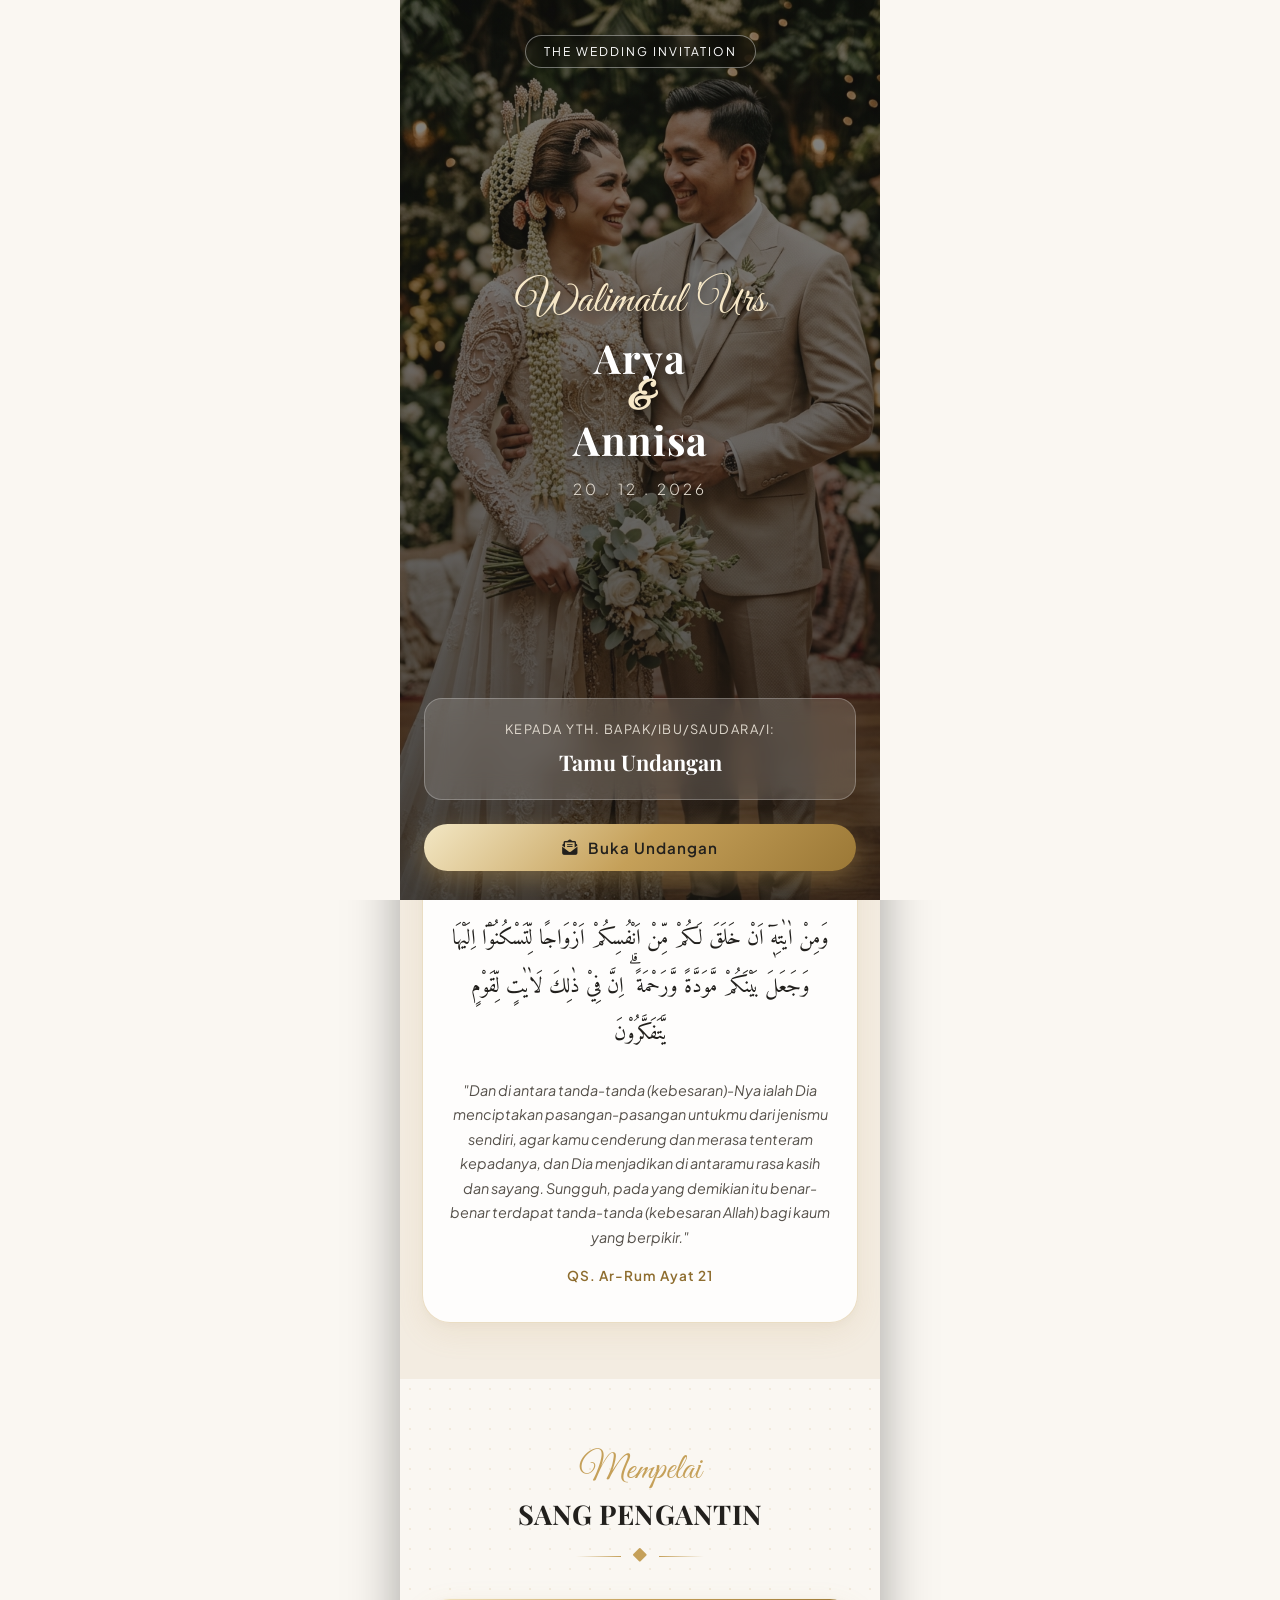
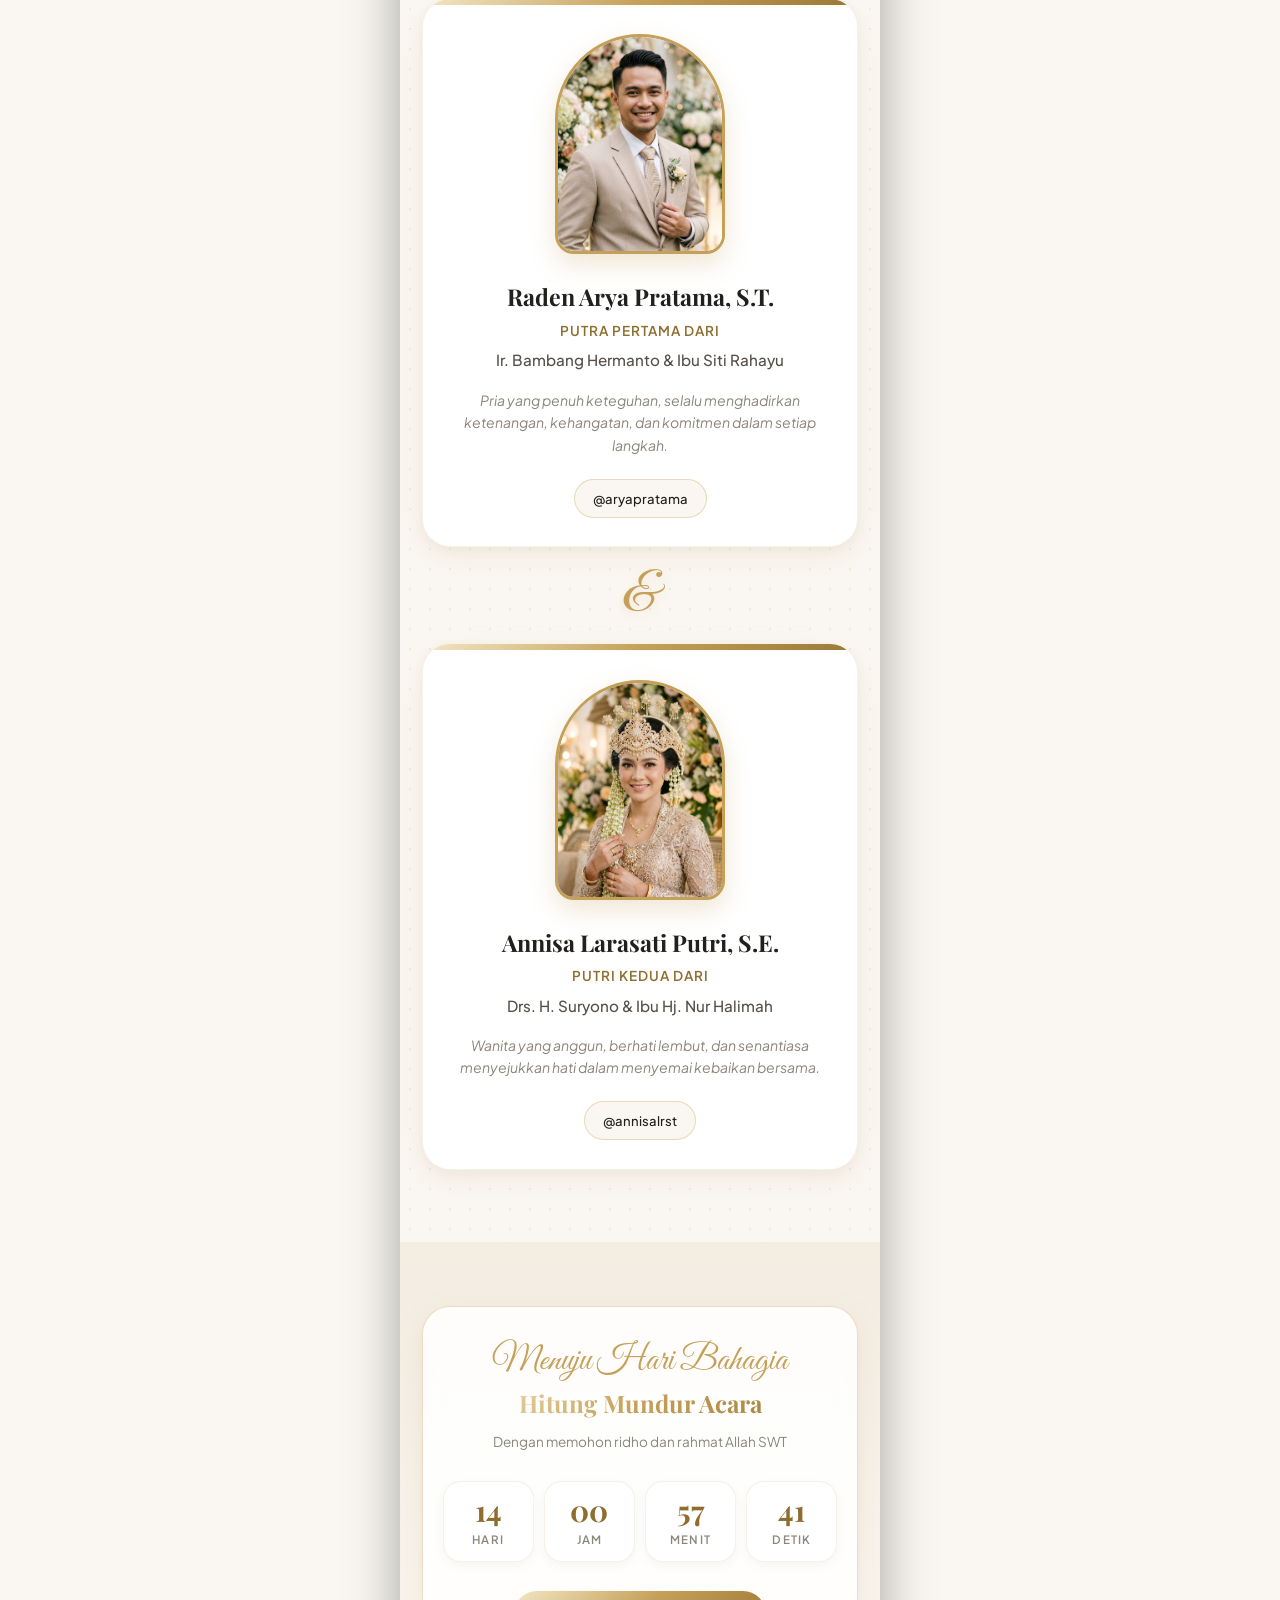
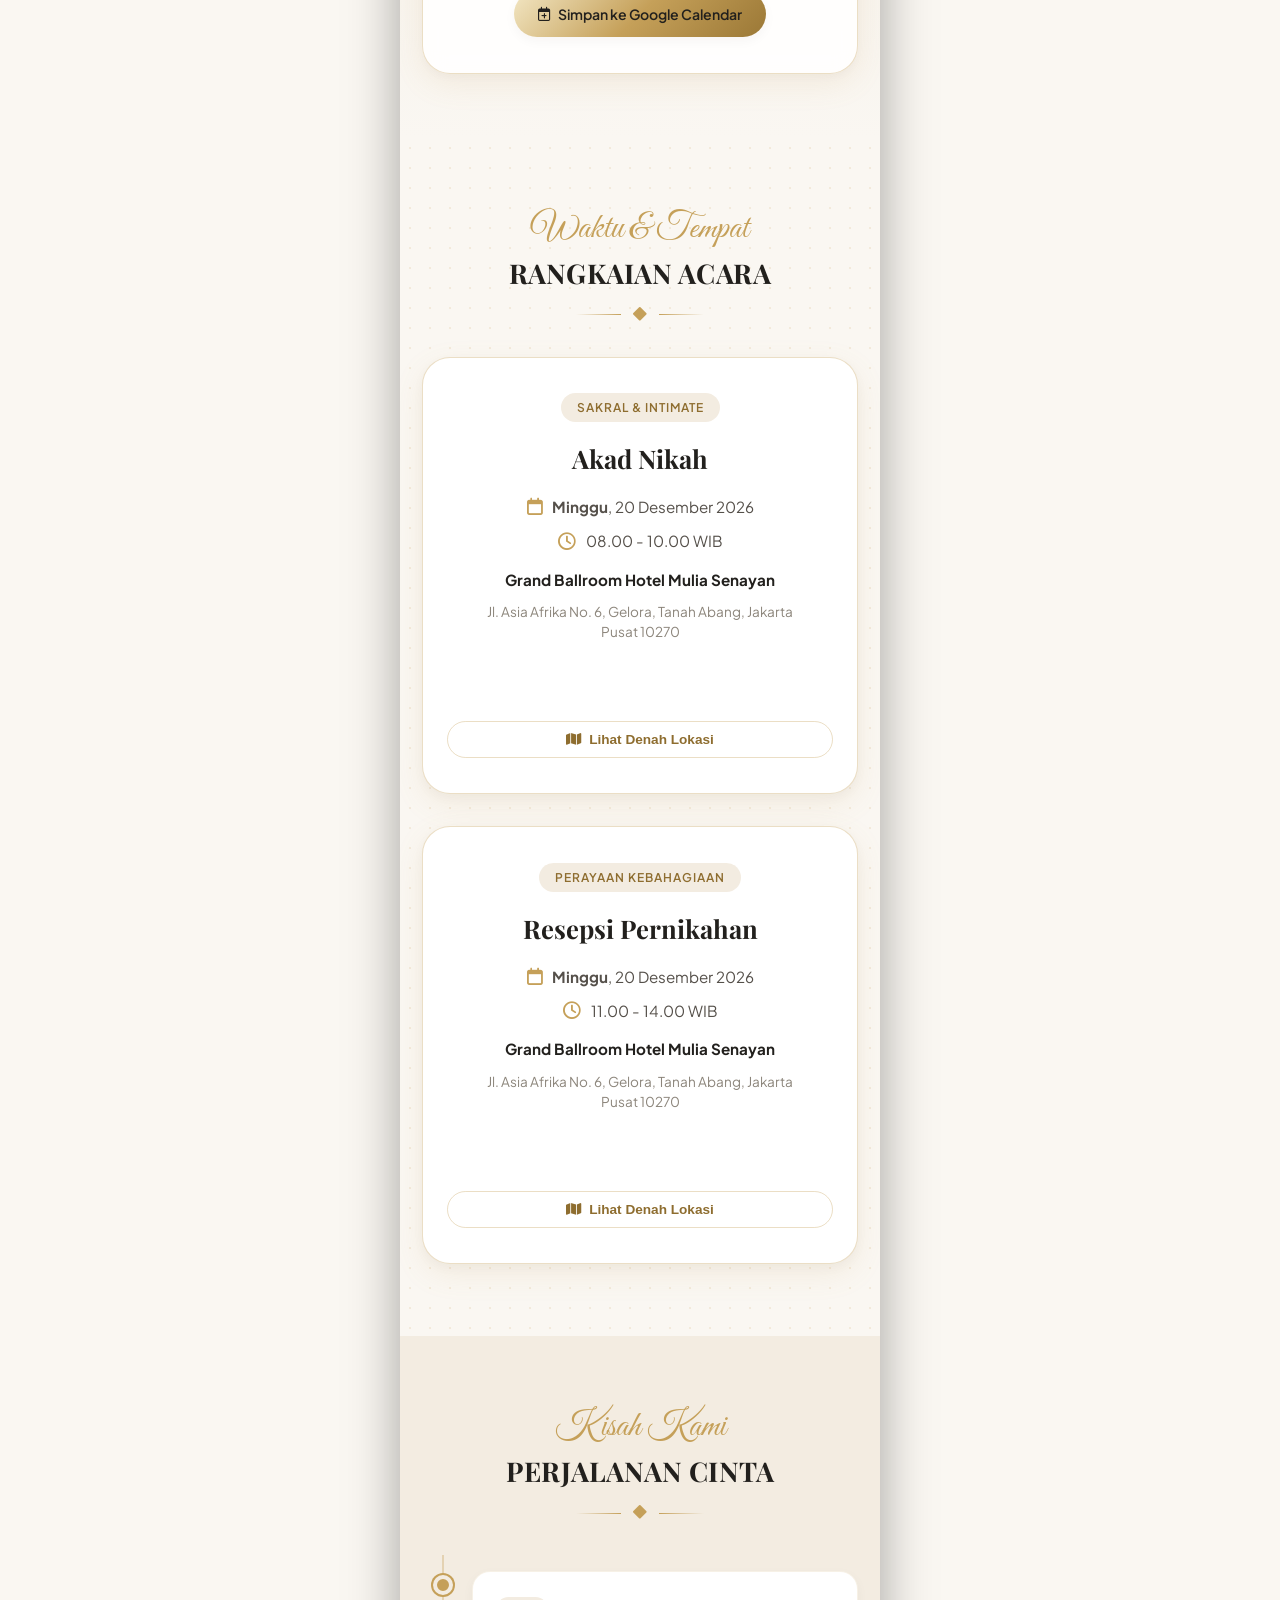
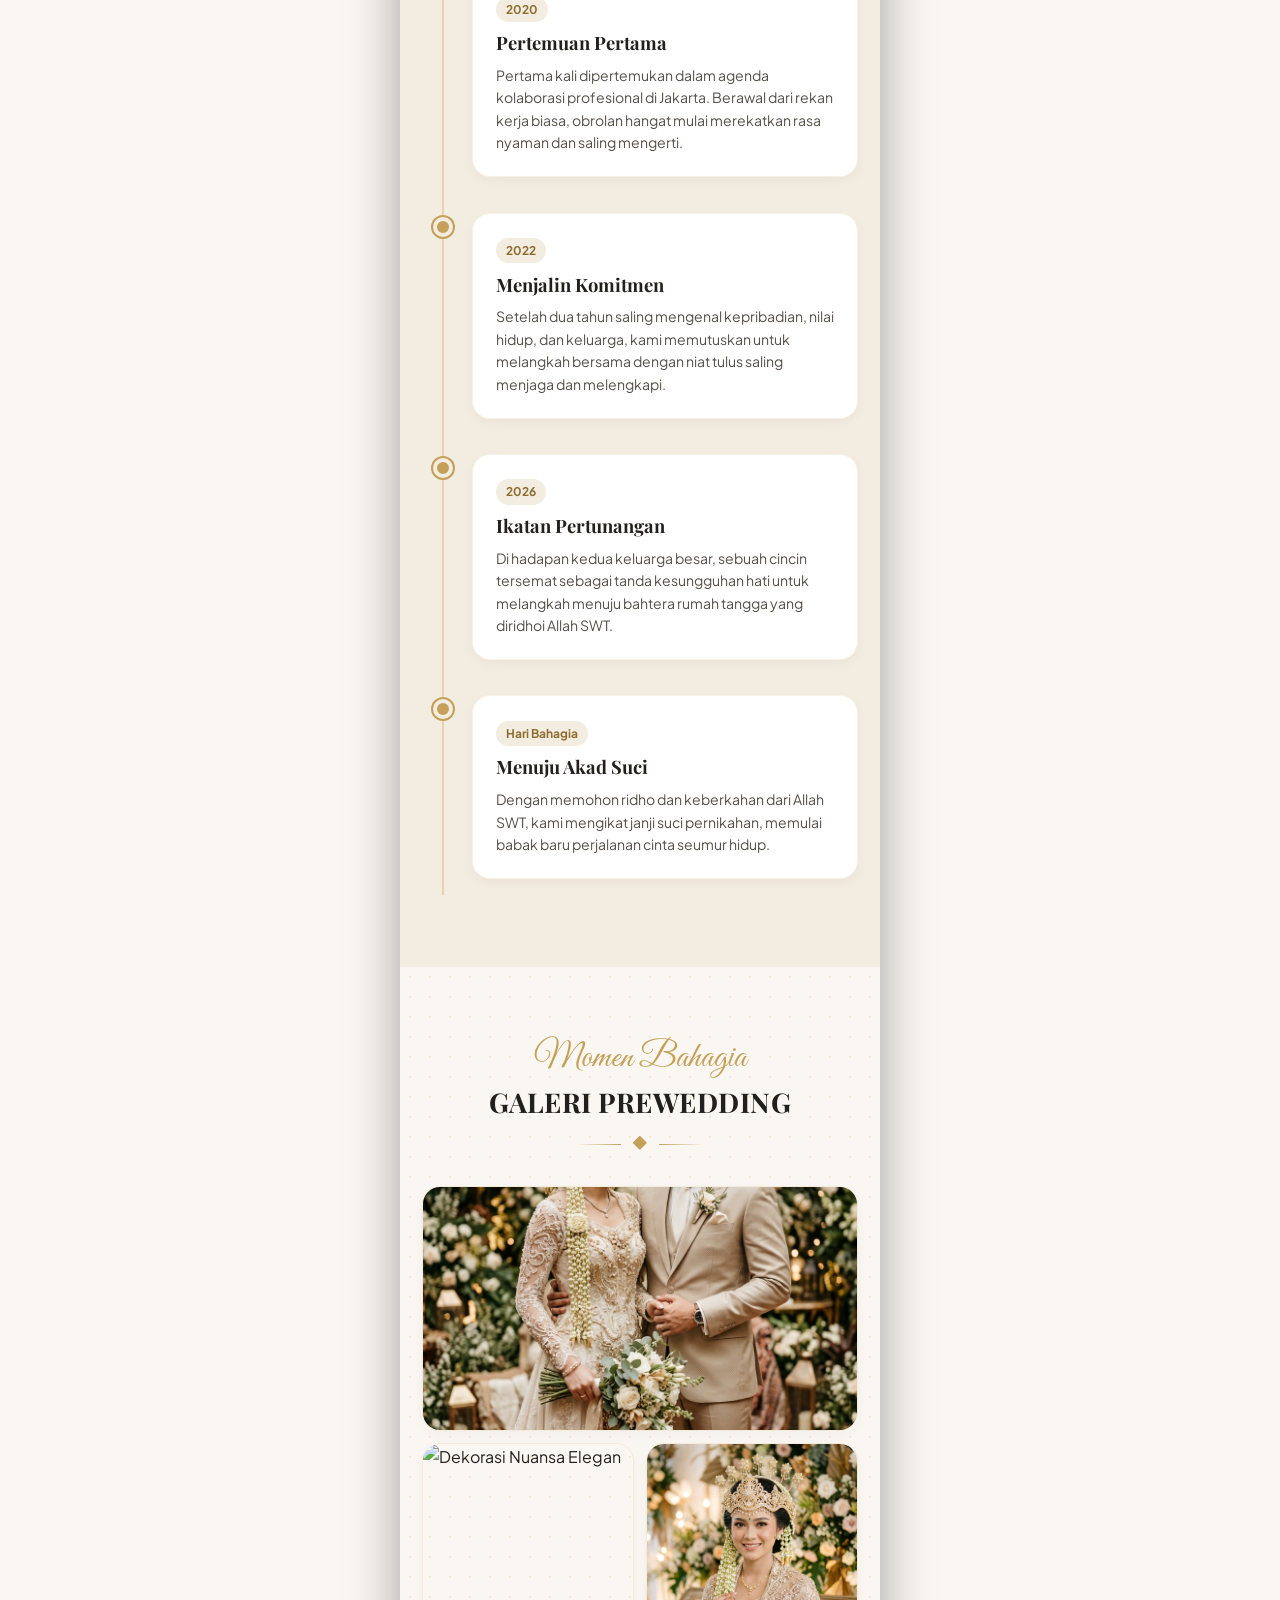
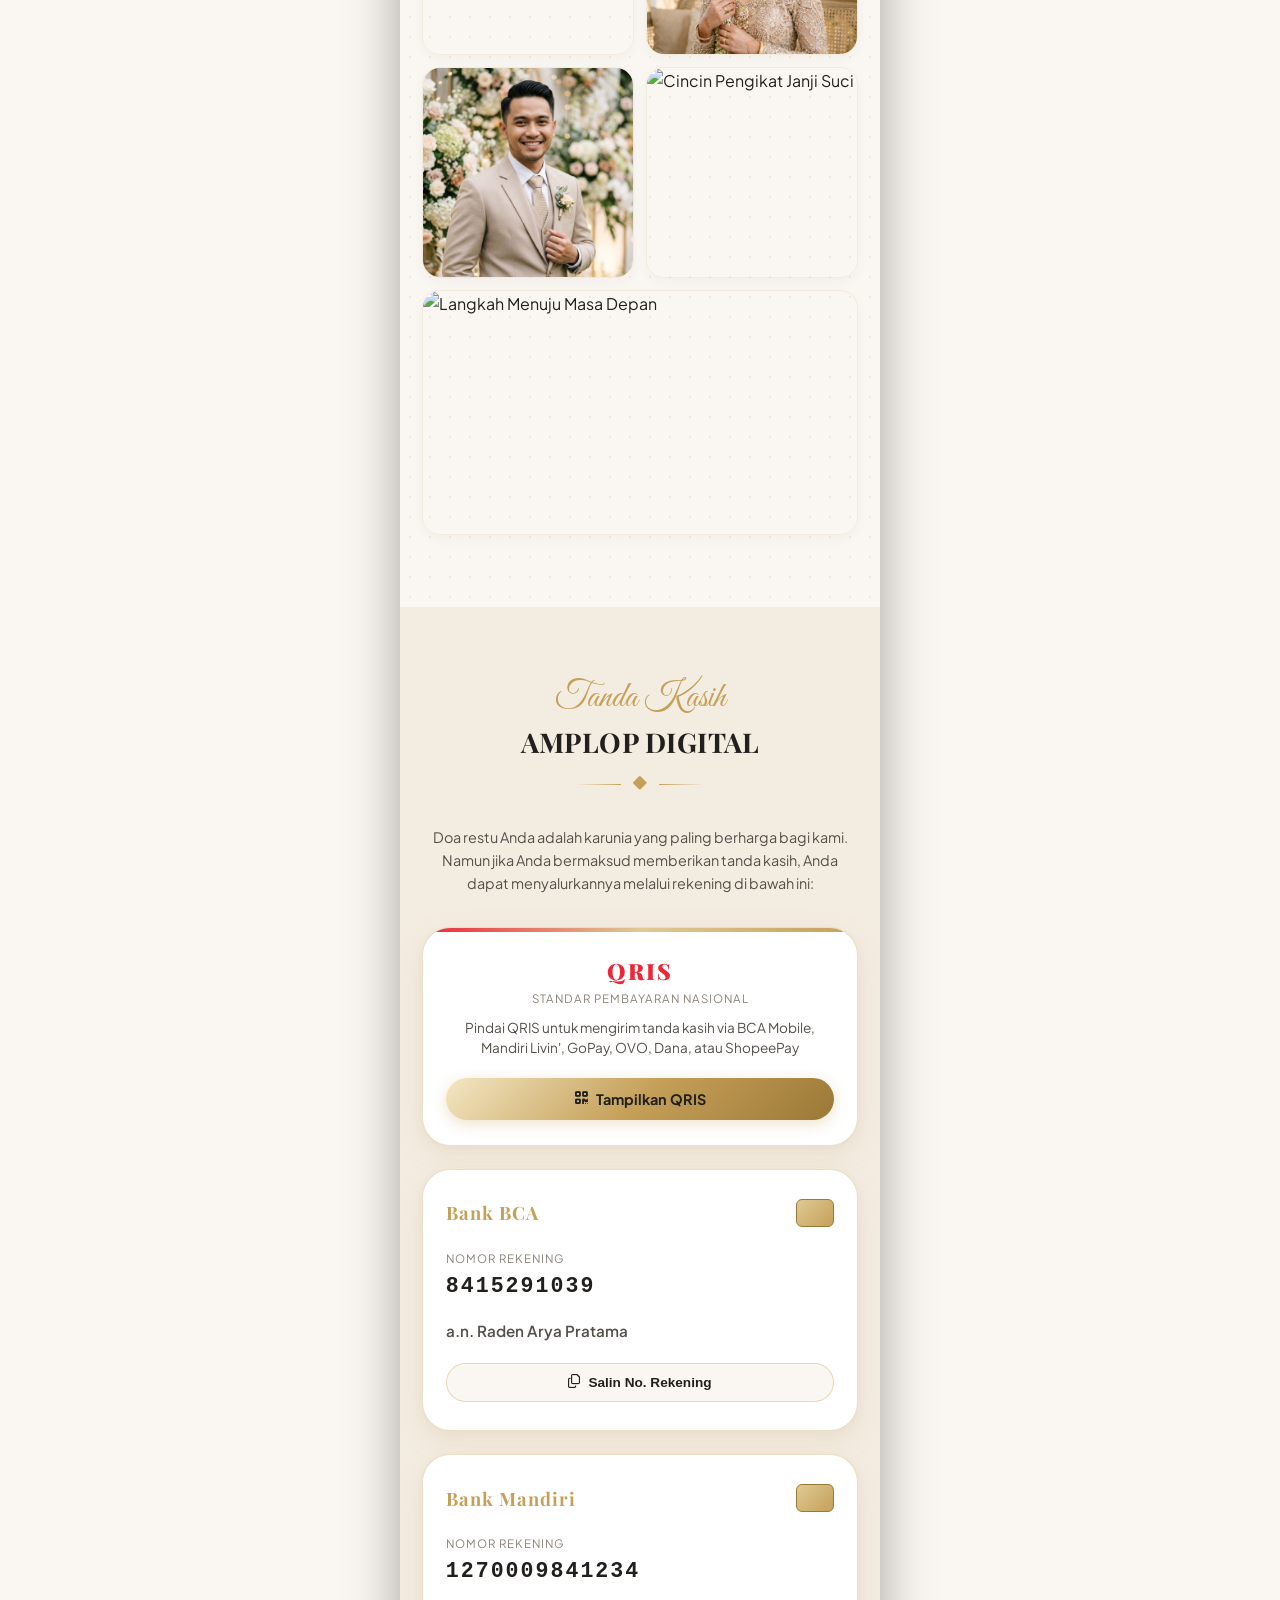
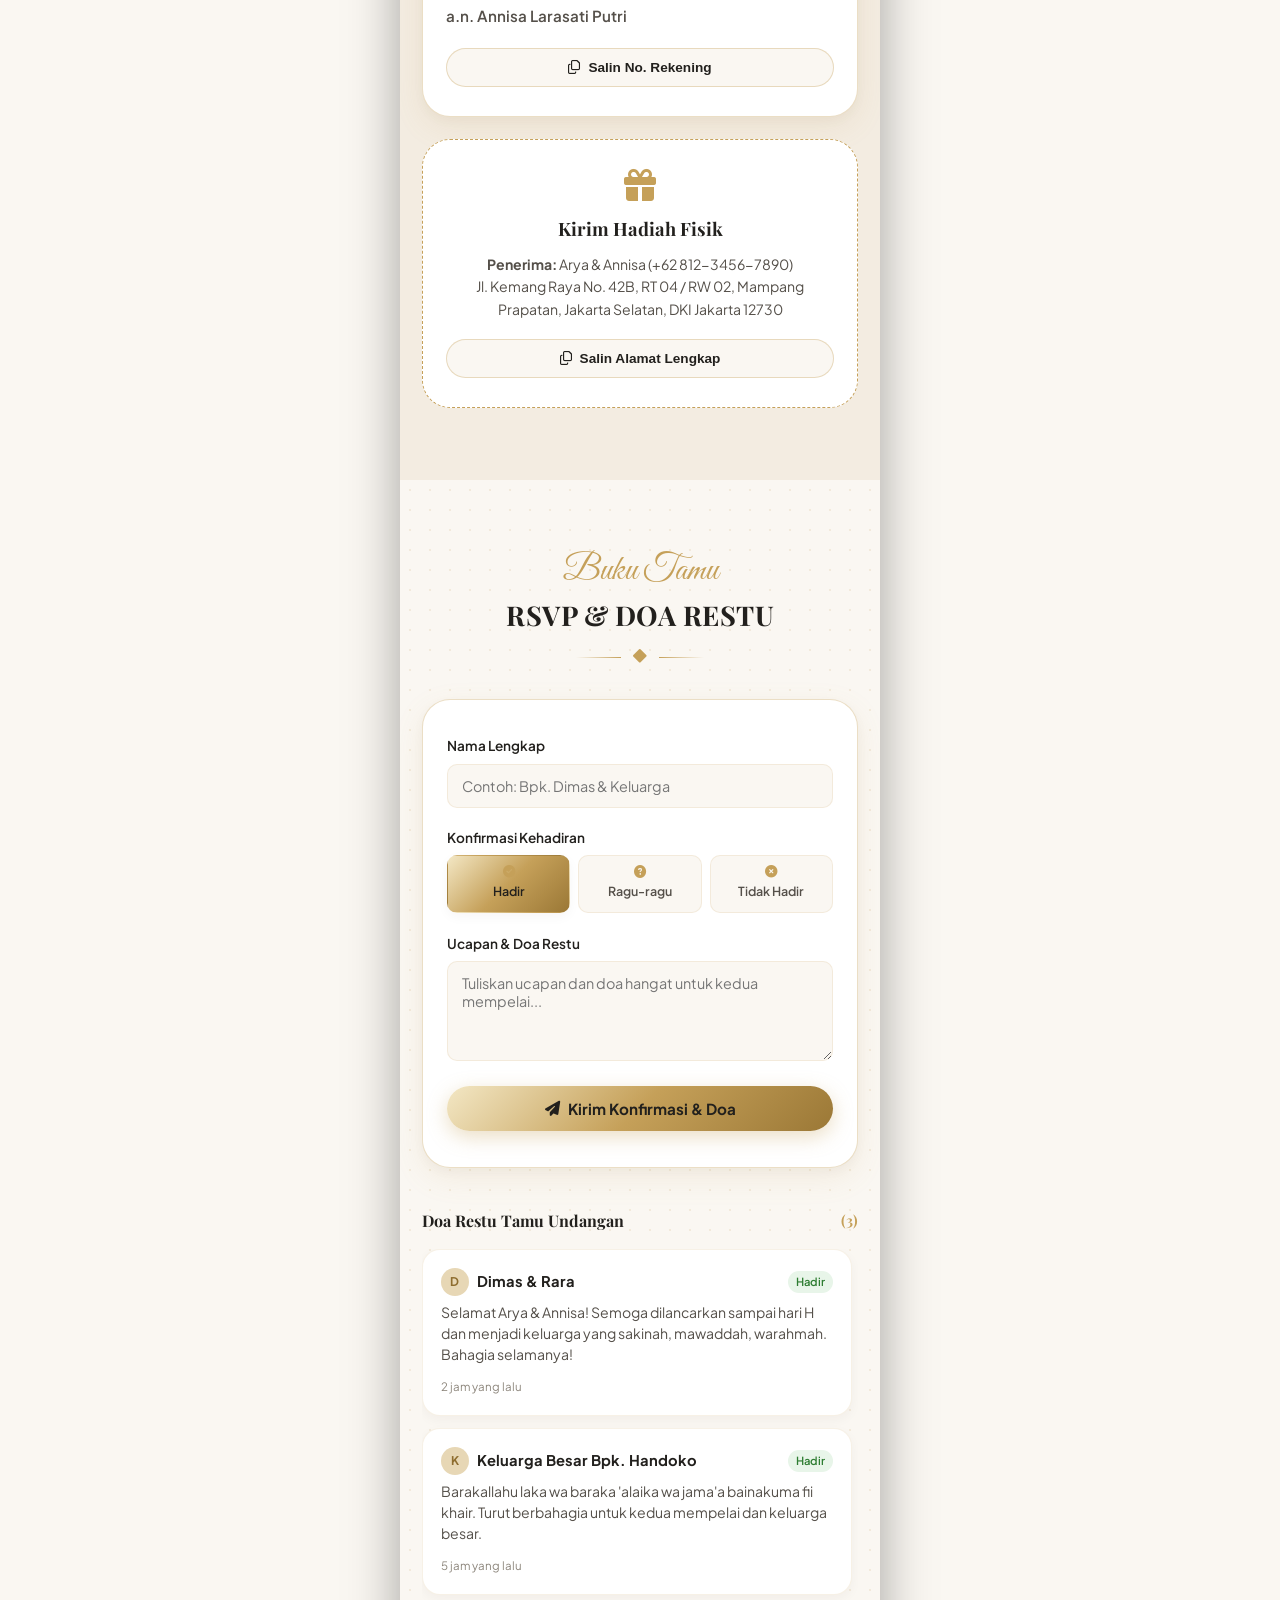
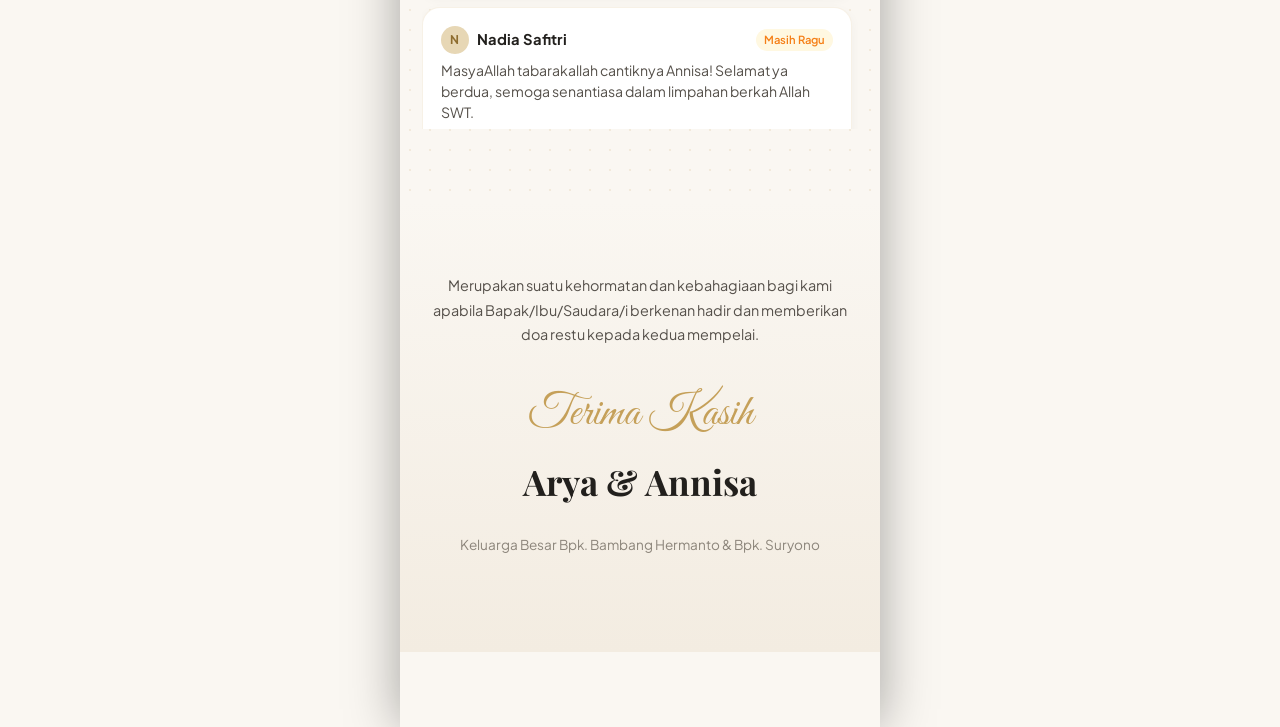
==== commit 96ca1bb9: "feat: aktifkan auto scroll otomatis saat klik buka undangan dengan kontrol jeda/lanjut" ====
--- a/index.html
+++ b/index.html
@@ -80,9 +80,12 @@
   <!-- ====================================================================
        FLOATING CONTROLS (MUSIK & NAVIGASI DOCK)
        ==================================================================== -->
-  <!-- Floating Music Toggle -->
+  <!-- Floating Controls (Musik & Auto Scroll) -->
   <button type="button" id="music-toggle" class="music-toggle-btn" style="display: none;" title="Nyalakan / Matikan Musik" aria-label="Toggle Musik">
     <i class="fa-solid fa-compact-disc"></i>
+  </button>
+  <button type="button" id="autoscroll-toggle" class="autoscroll-toggle-btn" style="display: none;" title="Auto Scroll (Klik untuk Jeda/Lanjut)" aria-label="Toggle Auto Scroll">
+    <i class="fa-solid fa-angles-down"></i>
   </button>
 
   <!-- Floating Bottom Navigation Dock -->
--- a/css/style.css
+++ b/css/style.css
@@ -93,6 +93,7 @@
 .text-gold-gradient {
   background: var(--gold-metallic);
   -webkit-background-clip: text;
+  background-clip: text;
   -webkit-text-fill-color: transparent;
 }
 
@@ -1533,6 +1534,68 @@
 
 .music-toggle-btn:hover {
   transform: scale(1.08);
+}
+
+/* Floating Auto-Scroll Toggle */
+.autoscroll-toggle-btn {
+  position: fixed;
+  top: calc(68px + env(safe-area-inset-top, 0px));
+  right: calc(16px + env(safe-area-inset-right, 0px));
+  z-index: 999;
+  width: 44px;
+  height: 44px;
+  border-radius: 50%;
+  background: rgba(255, 255, 255, 0.95);
+  border: 2px solid var(--gold-primary);
+  box-shadow: 0 4px 15px rgba(0, 0, 0, 0.2);
+  display: flex;
+  align-items: center;
+  justify-content: center;
+  color: var(--gold-primary);
+  font-size: 1rem;
+  cursor: pointer;
+  transition: all 0.3s cubic-bezier(0.4, 0, 0.2, 1);
+  -webkit-tap-highlight-color: transparent;
+  touch-action: manipulation;
+  backdrop-filter: blur(8px);
+  -webkit-backdrop-filter: blur(8px);
+}
+
+.autoscroll-toggle-btn.scrolling {
+  background: var(--gold-metallic);
+  border-color: #FFFFFF;
+  color: #22201D;
+  animation: pulseGlow 2s infinite ease-in-out;
+}
+
+.autoscroll-toggle-btn.scrolling i {
+  animation: bounceArrow 1.2s infinite ease-in-out;
+}
+
+.autoscroll-toggle-btn:active {
+  transform: scale(0.92);
+}
+
+.autoscroll-toggle-btn:hover {
+  transform: scale(1.08);
+}
+
+@keyframes pulseGlow {
+  0%, 100% {
+    box-shadow: 0 0 0 0 rgba(197, 160, 89, 0.5), 0 4px 15px rgba(0, 0, 0, 0.25);
+  }
+  50% {
+    box-shadow: 0 0 0 6px rgba(197, 160, 89, 0), 0 4px 15px rgba(0, 0, 0, 0.25);
+  }
+}
+
+@keyframes bounceArrow {
+  0%, 100% {
+    transform: translateY(-1px);
+  }
+  50% {
+    transform: translateY(2px);
+  }
 }
 
 /* Floating Bottom Navigation Bar (Dock) */
@@ -1870,6 +1933,14 @@
     top: calc(12px + env(safe-area-inset-top, 0px));
     right: calc(12px + env(safe-area-inset-right, 0px));
   }
+
+  .autoscroll-toggle-btn {
+    width: 40px;
+    height: 40px;
+    font-size: 0.9rem;
+    top: calc(60px + env(safe-area-inset-top, 0px));
+    right: calc(12px + env(safe-area-inset-right, 0px));
+  }
 }
 
 /* Standalone PWA App Mode (Saat dibuka dari Add to Home Screen) */
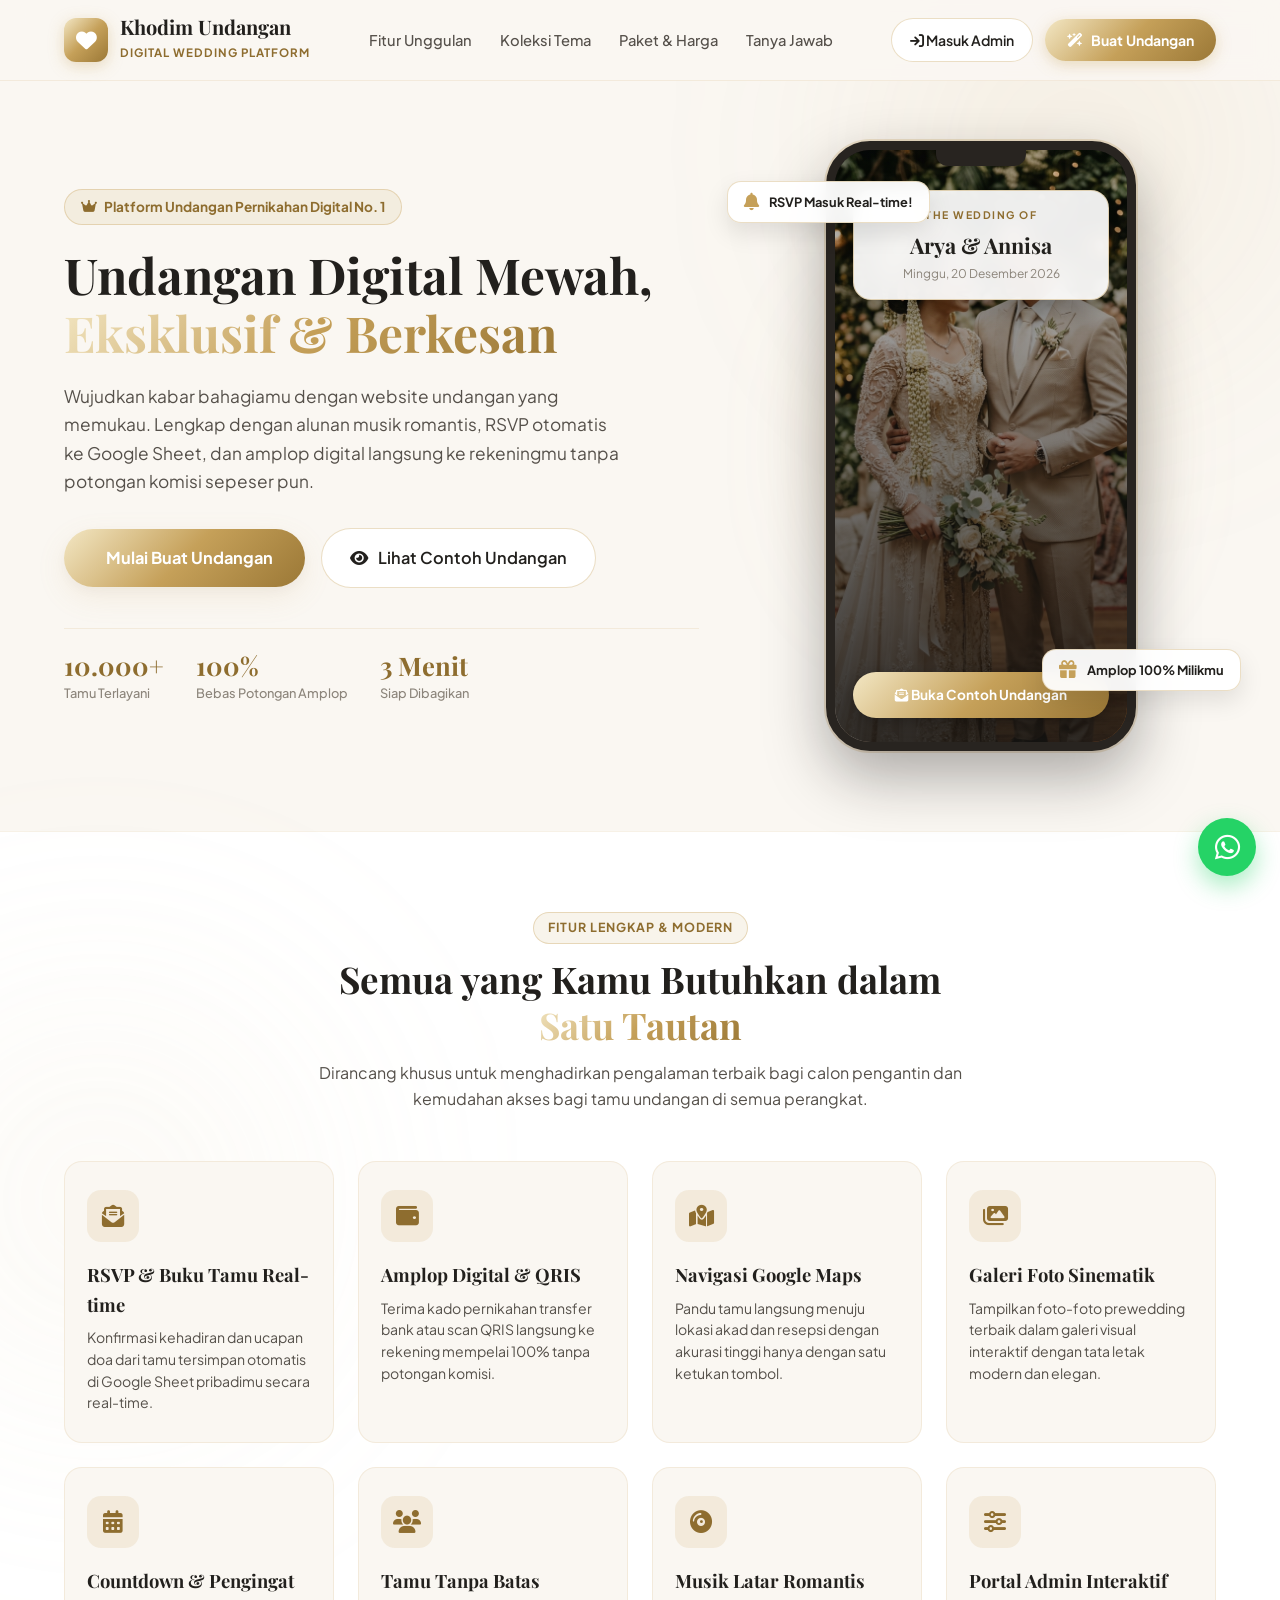
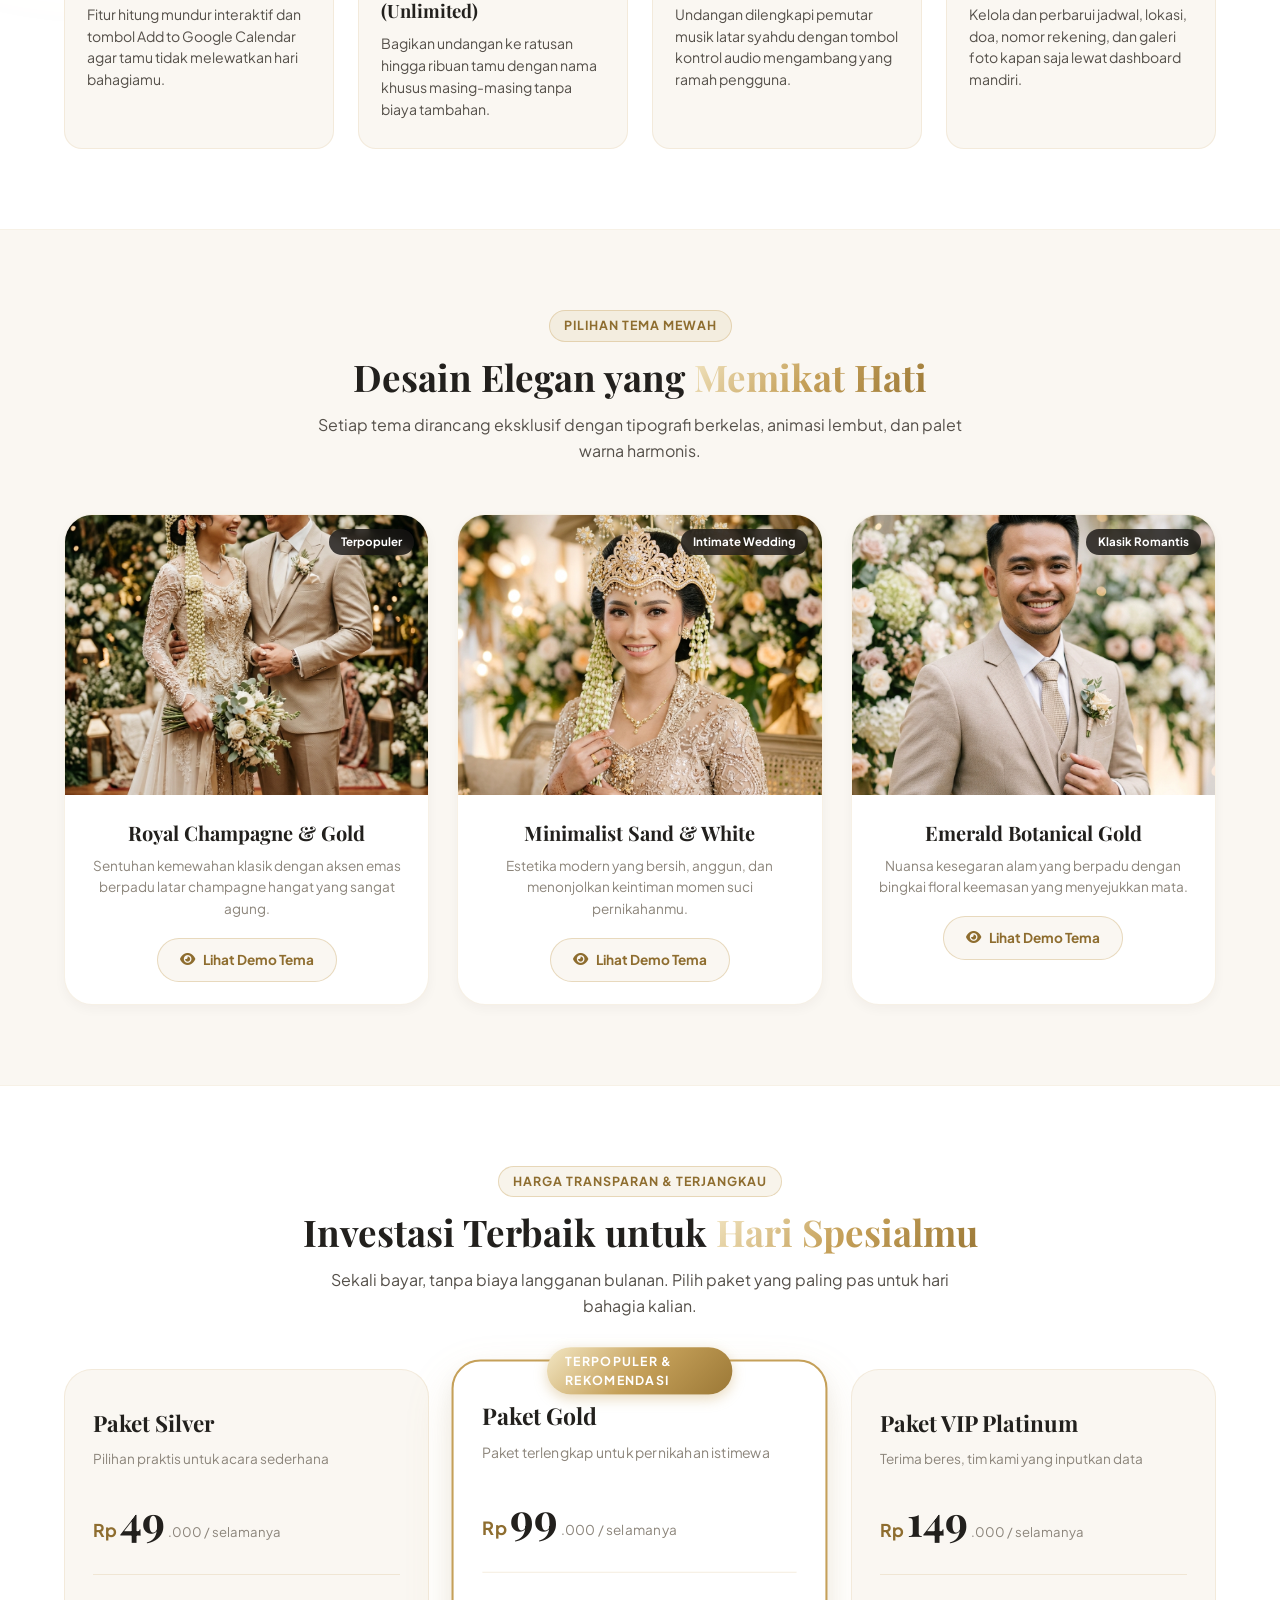
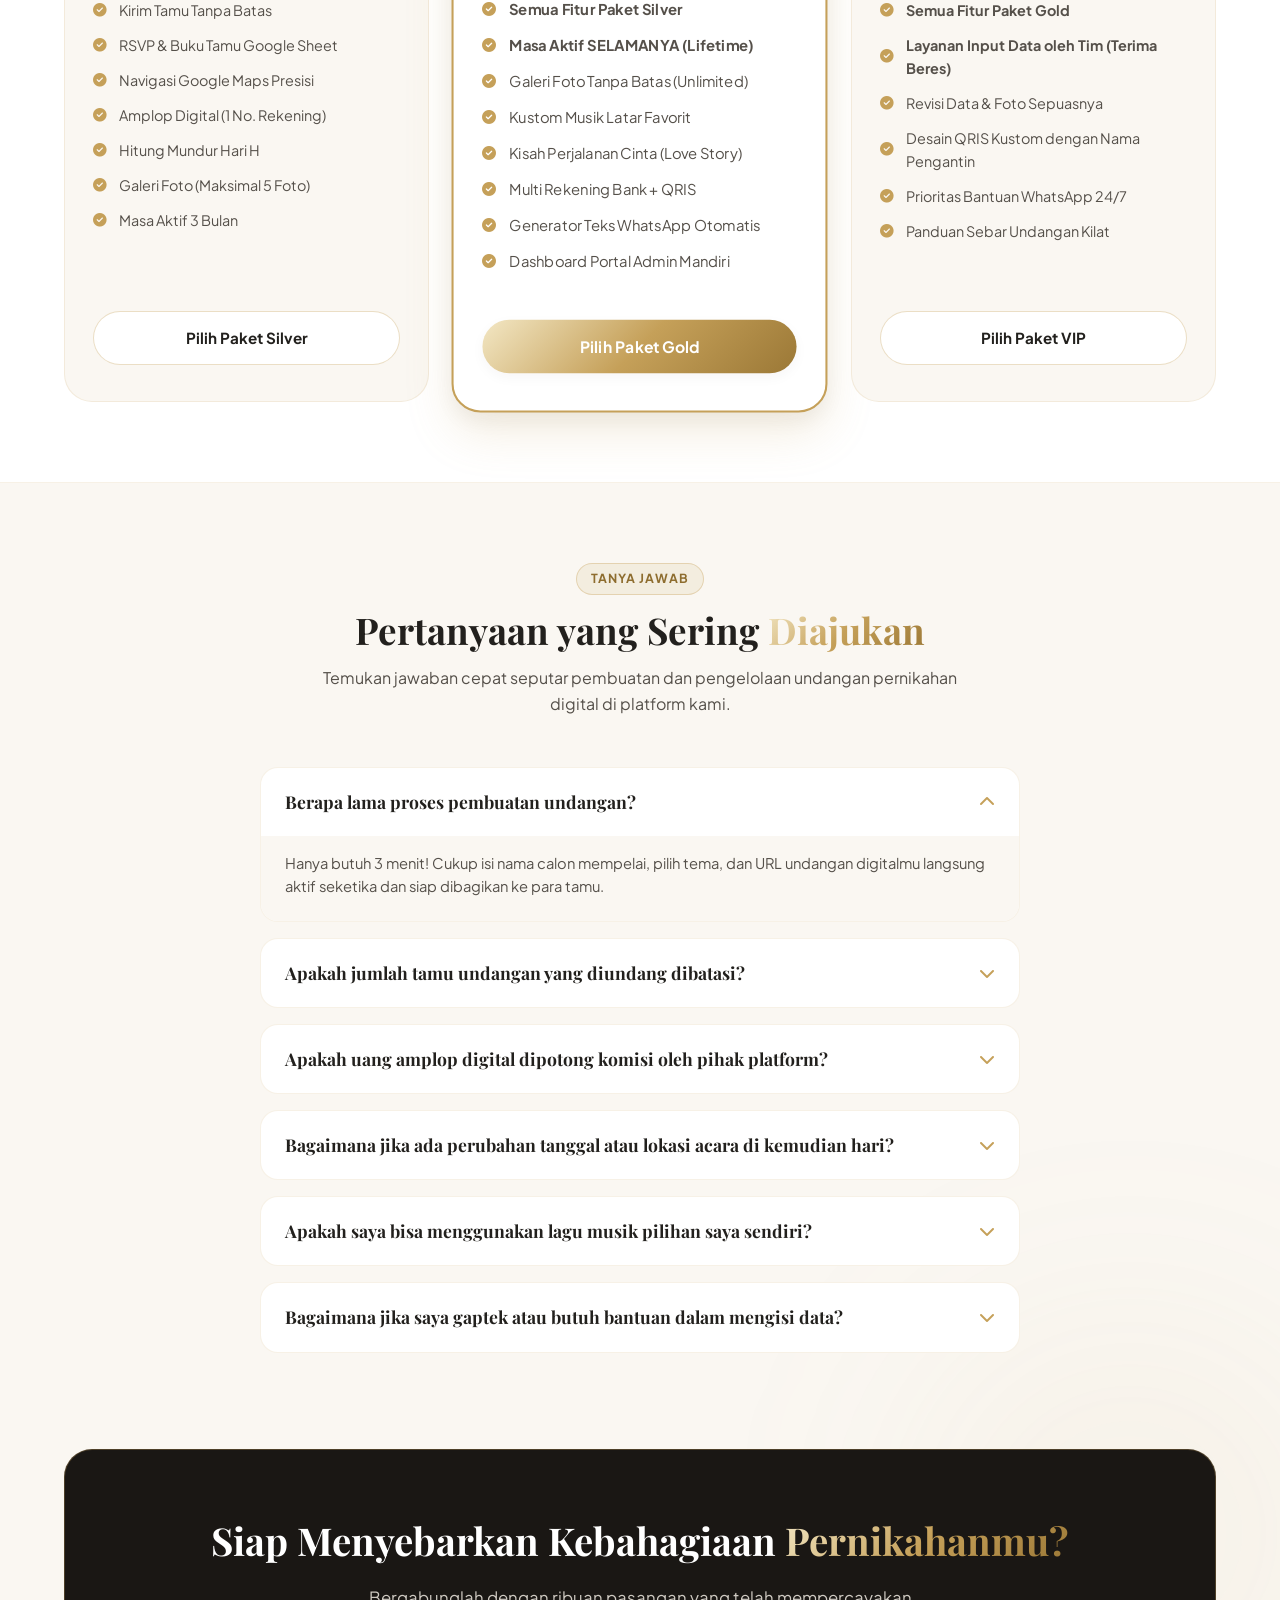
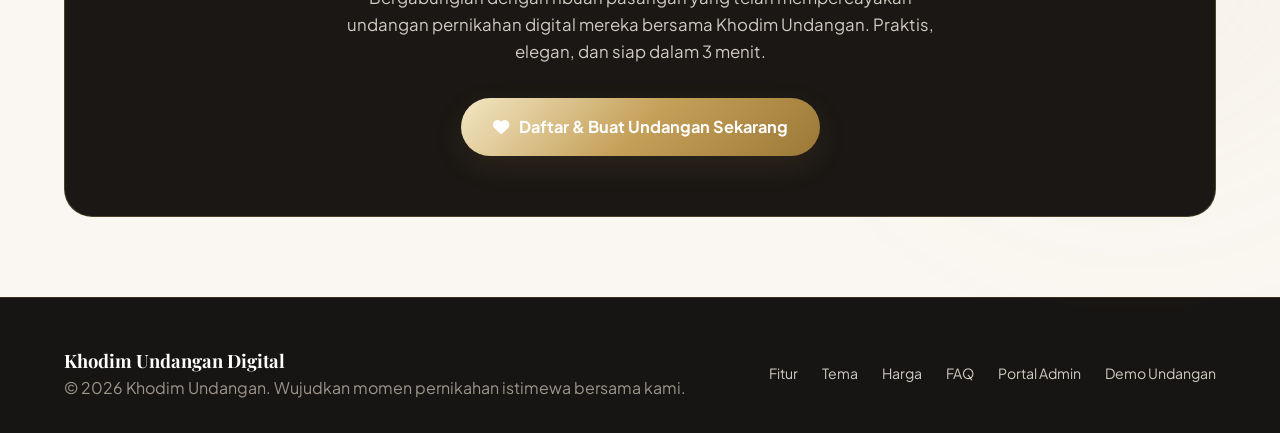
==== commit 15778930: "feat: launch marketing landing page on index.html with smart router and move invitation to undangan." ====
--- a/index.html
+++ b/index.html
@@ -2,434 +2,533 @@
 <html lang="id">
 <head>
   <meta charset="UTF-8">
-  <meta name="viewport" content="width=device-width, initial-scale=1.0, maximum-scale=1.0, user-scalable=no, viewport-fit=cover">
-  
+  <meta name="viewport" content="width=device-width, initial-scale=1.0">
+
+  <!-- Smart Router: Jika ada parameter undangan (?u= atau ?to=), langsung alihkan ke undangan.html tanpa flicker -->
+  <script>
+    (function() {
+      var p = new URLSearchParams(window.location.search);
+      if (p.has('u') || p.has('to')) {
+        window.location.replace('undangan.html' + window.location.search + window.location.hash);
+      }
+    })();
+  </script>
+
   <!-- SEO & Social Media Meta Tags -->
-  <title>The Wedding of Arya & Annisa - Undangan Pernikahan Digital</title>
-  <meta name="description" content="Maha Suci Allah yang telah mempersatukan kami. Kami mengundang Bapak/Ibu/Saudara/i untuk hadir memberikan doa restu pada pernikahan Raden Arya Pratama & Annisa Larasati Putri.">
-  <meta name="keywords" content="undangan digital, wedding invitation, pernikahan arya annisa, undangan online, pernikahan indonesia">
-  <meta name="author" content="Arya & Annisa">
+  <title>Khodim Undangan - Platform Undangan Pernikahan Digital Mewah & Elegan</title>
+  <meta name="description" content="Platform pembuatan website undangan pernikahan digital mewah berbasis Google Workspace. Dilengkapi RSVP Google Sheet real-time, amplop digital tanpa potongan, musik romantis, dan galeri sinematik.">
+  <meta name="keywords" content="undangan digital, wedding invitation digital, undangan pernikahan online, khodim undangan, website pernikahan, rsvp google sheet">
+  <meta name="author" content="Khodim Digital">
+  <link rel="canonical" href="https://undangan.khodim.com/">
 
   <!-- Progressive Web App (PWA) Meta & Icons -->
   <link rel="manifest" href="manifest.json">
   <meta name="theme-color" content="#C5A059">
-  <meta name="mobile-web-app-capable" content="yes">
-  <meta name="apple-mobile-web-app-capable" content="yes">
-  <meta name="apple-mobile-web-app-status-bar-style" content="black-translucent">
-  <meta name="apple-mobile-web-app-title" content="Arya & Annisa">
+  <link rel="icon" type="image/svg+xml" href="assets/images/pwa-icon.svg">
   <link rel="apple-touch-icon" href="assets/images/pwa-icon.svg">
-  <link rel="icon" type="image/svg+xml" href="assets/images/pwa-icon.svg">
-
-  <!-- Open Graph / WhatsApp / Facebook Preview -->
+
+  <!-- Open Graph / Social Media Preview -->
   <meta property="og:type" content="website">
-  <meta property="og:title" content="The Wedding of Arya & Annisa">
-  <meta property="og:description" content="Minggu, 20 Desember 2026 - Bersama memohon ridho dan keberkahan dari Allah SWT.">
+  <meta property="og:title" content="Khodim Undangan - Platform Undangan Pernikahan Digital Mewah">
+  <meta property="og:description" content="Bagikan momen bahagiamu dengan undangan pernikahan digital elegan. Bebas komisi, RSVP otomatis, dan siap dalam hitungan menit.">
   <meta property="og:image" content="assets/images/couple_hero.jpg">
+  <meta property="og:url" content="https://undangan.khodim.com/">
 
   <!-- Google Fonts -->
   <link rel="preconnect" href="https://fonts.googleapis.com">
   <link rel="preconnect" href="https://fonts.gstatic.com" crossorigin>
-  <link href="https://fonts.googleapis.com/css2?family=Amiri&family=Great+Vibes&family=Playfair+Display:ital,wght@0,400;0,600;0,700;1,400&family=Plus+Jakarta+Sans:wght@300;400;500;600;700&display=swap" rel="stylesheet">
+  <link href="https://fonts.googleapis.com/css2?family=Great+Vibes&family=Playfair+Display:ital,wght@0,400;0,600;0,700;1,400&family=Plus+Jakarta+Sans:wght@300;400;500;600;700&display=swap" rel="stylesheet">
 
   <!-- Font Awesome 6 Icons -->
   <link rel="stylesheet" href="https://cdnjs.cloudflare.com/ajax/libs/font-awesome/6.4.0/css/all.min.css">
 
   <!-- Custom Stylesheet -->
-  <link rel="stylesheet" href="css/style.css">
+  <link rel="stylesheet" href="css/landing.css">
 </head>
-<body style="overflow: hidden;">
-
-  <!-- Background Music Audio Element -->
-  <audio id="wedding-audio" loop preload="auto">
-    <source src="assets/audio/satu_shaf_di_belakangku.mp3" type="audio/mpeg">
-  </audio>
-
-  <!-- ====================================================================
-       1. COVER OVERLAY (HALAMAN PEMBUKA UNDANGAN)
-       ==================================================================== -->
-  <div id="cover-overlay" class="cover-overlay">
-    <div class="cover-container">
-      <div class="cover-top">
-        <span class="cover-badge">The Wedding Invitation</span>
-      </div>
-
-      <div class="cover-center">
-        <div class="cover-title-script">Walimatul 'Urs</div>
-        <h1 class="cover-names">
-          <span id="cover-groom-name">Arya</span>
-          <span class="cover-ampersand">&</span>
-          <span id="cover-bride-name">Annisa</span>
-        </h1>
-        <div id="cover-date-text" class="cover-date">20 . 12 . 2026</div>
-      </div>
-
-      <div class="cover-bottom">
-        <div class="guest-card">
-          <div class="guest-label">Kepada Yth. Bapak/Ibu/Saudara/i:</div>
-          <div class="guest-name guest-name-placeholder">Tamu Undangan</div>
-        </div>
-
-        <button type="button" id="btn-open-invitation" class="btn-open">
-          <i class="fa-solid fa-envelope-open-text"></i>
-          <span>Buka Undangan</span>
-        </button>
-      </div>
-    </div>
-  </div>
-
-  <!-- ====================================================================
-       FLOATING CONTROLS (MUSIK & NAVIGASI DOCK)
-       ==================================================================== -->
-  <!-- Floating Controls (Musik & Auto Scroll) -->
-  <button type="button" id="music-toggle" class="music-toggle-btn" style="display: none;" title="Nyalakan / Matikan Musik" aria-label="Toggle Musik">
-    <i class="fa-solid fa-compact-disc"></i>
-  </button>
-  <button type="button" id="autoscroll-toggle" class="autoscroll-toggle-btn" style="display: none;" title="Auto Scroll (Klik untuk Jeda/Lanjut)" aria-label="Toggle Auto Scroll">
-    <i class="fa-solid fa-angles-down"></i>
-  </button>
-
-  <!-- Floating Bottom Navigation Dock -->
-  <nav id="bottom-dock" class="bottom-dock" aria-label="Navigasi Halaman">
-    <a href="#hero" class="dock-item" aria-label="Cover">
-      <i class="fa-solid fa-house"></i>
-      <span>Home</span>
-    </a>
-    <a href="#couple" class="dock-item" aria-label="Mempelai">
-      <i class="fa-solid fa-heart"></i>
-      <span>Mempelai</span>
-    </a>
-    <a href="#events" class="dock-item" aria-label="Acara">
-      <i class="fa-solid fa-calendar-day"></i>
-      <span>Acara</span>
-    </a>
-    <a href="#story" class="dock-item" aria-label="Cerita">
-      <i class="fa-solid fa-book-open"></i>
-      <span>Cerita</span>
-    </a>
-    <a href="#gallery" class="dock-item" aria-label="Galeri">
-      <i class="fa-solid fa-images"></i>
-      <span>Galeri</span>
-    </a>
-    <a href="#gifts" class="dock-item" aria-label="Hadiah">
-      <i class="fa-solid fa-gift"></i>
-      <span>Kado</span>
-    </a>
-    <a href="#rsvp" class="dock-item" aria-label="Ucapan">
-      <i class="fa-solid fa-comments"></i>
-      <span>Ucapan</span>
-    </a>
-  </nav>
-
-  <!-- ====================================================================
-       MAIN PAGE WRAPPER (MOBILE PRESENTATION)
-       ==================================================================== -->
-  <div class="page-wrapper">
-
-    <!-- HERO SECTION -->
-    <section id="hero" class="hero-section">
-      <div class="hero-content">
-        <div class="hero-subtitle">The Wedding of</div>
-        <h2 id="hero-names" class="hero-title">Arya & Annisa</h2>
-        <div id="hero-date-badge" class="hero-date-badge">Minggu, 20 Desember 2026</div>
-      </div>
-    </section>
-
-    <!-- AYAT & QUOTE SECTION -->
-    <section id="quote" class="quote-section">
-      <div class="quote-card reveal">
-        <div class="text-gold" style="font-size: 1.8rem; margin-bottom: 0.8rem;">
-          <i class="fa-solid fa-dove"></i>
-        </div>
-        <div id="quote-arabic" class="quote-arabic"></div>
-        <p id="quote-translation" class="quote-translation"></p>
-        <div id="quote-source" class="quote-source"></div>
-      </div>
-    </section>
-
-    <!-- MEMPELAI SECTION -->
-    <section id="couple" class="couple-section bg-pattern">
-      <div class="section-header reveal">
-        <div class="section-subtitle">Mempelai</div>
-        <h2 class="section-title">Sang Pengantin</h2>
-        <div class="section-divider">
-          <i class="fa-solid fa-diamond section-divider-icon"></i>
-        </div>
-      </div>
-
-      <div class="couple-grid">
-        <!-- Mempelai Pria -->
-        <div class="profile-card reveal">
-          <div class="profile-avatar-frame">
-            <img id="groom-photo" src="assets/images/groom.jpg" alt="Raden Arya Pratama, S.T.">
-          </div>
-          <h3 id="groom-name" class="profile-name"></h3>
-          <div id="groom-order" class="profile-order"></div>
-          <div id="groom-parents" class="profile-parents"></div>
-          <p id="groom-bio" class="profile-bio"></p>
-          <a id="groom-ig" href="#" target="_blank" rel="noopener noreferrer" class="profile-social-link">
-            <i class="fa-brands fa-instagram text-gold"></i>
-            <span>@aryapratama</span>
+<body>
+
+  <!-- Background Ambient Glows -->
+  <div class="landing-ambient-glow glow-top-right"></div>
+  <div class="landing-ambient-glow glow-mid-left"></div>
+  <div class="landing-ambient-glow glow-bottom-right"></div>
+
+  <!-- ====================================================================
+       1. STICKY NAVBAR
+       ==================================================================== -->
+  <header class="landing-header">
+    <div class="container">
+      <nav class="landing-nav">
+        <a href="index.html" class="brand-link">
+          <div class="brand-logo-badge">
+            <i class="fa-solid fa-heart"></i>
+          </div>
+          <div class="brand-info">
+            <h1>Khodim Undangan</h1>
+            <span>DIGITAL WEDDING PLATFORM</span>
+          </div>
+        </a>
+
+        <ul class="nav-links">
+          <li><a href="#fitur">Fitur Unggulan</a></li>
+          <li><a href="#tema">Koleksi Tema</a></li>
+          <li><a href="#harga">Paket & Harga</a></li>
+          <li><a href="#faq">Tanya Jawab</a></li>
+        </ul>
+
+        <div class="nav-action-buttons">
+          <a href="admin.html" class="btn-nav-admin" title="Masuk ke Portal Pengelolaan Undangan">
+            <i class="fa-solid fa-arrow-right-to-bracket"></i> Masuk Admin
           </a>
-        </div>
-
-        <div class="couple-ampersand-divider reveal">&</div>
-
-        <!-- Mempelai Wanita -->
-        <div class="profile-card reveal">
-          <div class="profile-avatar-frame">
-            <img id="bride-photo" src="assets/images/bride.jpg" alt="Annisa Larasati Putri, S.E.">
-          </div>
-          <h3 id="bride-name" class="profile-name"></h3>
-          <div id="bride-order" class="profile-order"></div>
-          <div id="bride-parents" class="profile-parents"></div>
-          <p id="bride-bio" class="profile-bio"></p>
-          <a id="bride-ig" href="#" target="_blank" rel="noopener noreferrer" class="profile-social-link">
-            <i class="fa-brands fa-instagram text-gold"></i>
-            <span>@annisalrst</span>
+          <a href="daftar.html" class="btn-nav-cta">
+            <i class="fa-solid fa-wand-magic-sparkles"></i> Buat Undangan
           </a>
         </div>
-      </div>
-    </section>
-
-    <!-- COUNTDOWN TIMER SECTION -->
-    <section id="countdown" class="countdown-section">
-      <div class="countdown-box reveal">
-        <div class="section-subtitle">Menuju Hari Bahagia</div>
-        <h3 class="font-heading text-gold-gradient" style="font-size: 1.5rem; margin-bottom: 0.5rem;">Hitung Mundur Acara</h3>
-        <p style="font-size: 0.85rem; color: var(--text-muted);">Dengan memohon ridho dan rahmat Allah SWT</p>
-
-        <div class="countdown-grid">
-          <div class="countdown-item">
-            <div id="days" class="countdown-number">00</div>
-            <div class="countdown-label">Hari</div>
-          </div>
-          <div class="countdown-item">
-            <div id="hours" class="countdown-number">00</div>
-            <div class="countdown-label">Jam</div>
-          </div>
-          <div class="countdown-item">
-            <div id="minutes" class="countdown-number">00</div>
-            <div class="countdown-label">Menit</div>
-          </div>
-          <div class="countdown-item">
-            <div id="seconds" class="countdown-number">00</div>
-            <div class="countdown-label">Detik</div>
-          </div>
-        </div>
-
-        <a id="btn-add-calendar" href="#" target="_blank" rel="noopener noreferrer" class="btn-calendar">
-          <i class="fa-regular fa-calendar-plus"></i>
-          <span>Simpan ke Google Calendar</span>
-        </a>
-      </div>
-    </section>
-
-    <!-- RANGKAIAN ACARA SECTION -->
-    <section id="events" class="events-section bg-pattern">
-      <div class="section-header reveal">
-        <div class="section-subtitle">Waktu & Tempat</div>
-        <h2 class="section-title">Rangkaian Acara</h2>
-        <div class="section-divider">
-          <i class="fa-solid fa-diamond section-divider-icon"></i>
-        </div>
-      </div>
-
-      <div id="events-container" class="events-list">
-        <!-- Rendered dynamically from config.js -->
-      </div>
-    </section>
-
-    <!-- LOVE STORY TIMELINE SECTION -->
-    <section id="story" class="story-section">
-      <div class="section-header reveal">
-        <div class="section-subtitle">Kisah Kami</div>
-        <h2 class="section-title">Perjalanan Cinta</h2>
-        <div class="section-divider">
-          <i class="fa-solid fa-diamond section-divider-icon"></i>
-        </div>
-      </div>
-
-      <div id="timeline-container" class="timeline">
-        <!-- Rendered dynamically from config.js -->
-      </div>
-    </section>
-
-    <!-- GALERI FOTO SECTION -->
-    <section id="gallery" class="gallery-section bg-pattern">
-      <div class="section-header reveal">
-        <div class="section-subtitle">Momen Bahagia</div>
-        <h2 class="section-title">Galeri Prewedding</h2>
-        <div class="section-divider">
-          <i class="fa-solid fa-diamond section-divider-icon"></i>
-        </div>
-      </div>
-
-      <div id="gallery-grid" class="gallery-grid">
-        <!-- Rendered dynamically from config.js -->
-      </div>
-    </section>
-
-    <!-- WEDDING GIFT / AMPLOP DIGITAL SECTION -->
-    <section id="gifts" class="gifts-section">
-      <div class="section-header reveal">
-        <div class="section-subtitle">Tanda Kasih</div>
-        <h2 class="section-title">Amplop Digital</h2>
-        <div class="section-divider">
-          <i class="fa-solid fa-diamond section-divider-icon"></i>
-        </div>
-      </div>
-
-      <p class="gift-intro reveal">
-        Doa restu Anda adalah karunia yang paling berharga bagi kami. Namun jika Anda bermaksud memberikan tanda kasih, Anda dapat menyalurkannya melalui rekening di bawah ini:
-      </p>
-
-      <!-- Wadah Kartu QRIS -->
-      <div id="qris-card-container">
-        <!-- Rendered dynamically from config.js -->
-      </div>
-
-      <div id="bank-accounts-container" class="gift-cards-container">
-        <!-- Rendered dynamically from config.js -->
-      </div>
-
-      <div id="physical-gift-container">
-        <!-- Rendered dynamically from config.js -->
-      </div>
-    </section>
-
-    <!-- RSVP & BUKU UCAPAN SECTION -->
-    <section id="rsvp" class="rsvp-section bg-pattern">
-      <div class="section-header reveal">
-        <div class="section-subtitle">Buku Tamu</div>
-        <h2 class="section-title">RSVP & Doa Restu</h2>
-        <div class="section-divider">
-          <i class="fa-solid fa-diamond section-divider-icon"></i>
-        </div>
-      </div>
-
-      <!-- Form RSVP -->
-      <div class="rsvp-card reveal">
-        <form id="rsvp-form">
-          <div class="form-group">
-            <label for="rsvp-name" class="form-label">Nama Lengkap</label>
-            <input type="text" id="rsvp-name" class="form-control" placeholder="Contoh: Bpk. Dimas & Keluarga" required>
-          </div>
-
-          <div class="form-group">
-            <label class="form-label">Konfirmasi Kehadiran</label>
-            <div class="radio-group">
-              <div class="radio-card">
-                <input type="radio" id="att-hadir" name="attendance" value="hadir" checked>
-                <label for="att-hadir">
-                  <i class="fa-solid fa-circle-check text-gold" style="margin-bottom: 4px;"></i>
-                  <span>Hadir</span>
-                </label>
+      </nav>
+    </div>
+  </header>
+
+  <!-- ====================================================================
+       2. HERO SECTION
+       ==================================================================== -->
+  <section class="hero-section" id="hero">
+    <div class="container">
+      <div class="hero-grid">
+        <!-- Hero Text & CTA -->
+        <div class="hero-text-content">
+          <div class="hero-badge-pill">
+            <i class="fa-solid fa-crown"></i> Platform Undangan Pernikahan Digital No. 1
+          </div>
+          <h1 class="hero-title">
+            Undangan Digital Mewah, <span>Eksklusif & Berkesan</span>
+          </h1>
+          <p class="hero-description">
+            Wujudkan kabar bahagiamu dengan website undangan yang memukau. Lengkap dengan alunan musik romantis, RSVP otomatis ke Google Sheet, dan amplop digital langsung ke rekeningmu tanpa potongan komisi sepeser pun.
+          </p>
+
+          <div class="hero-cta-group">
+            <a href="daftar.html" class="btn-hero-primary">
+              <i class="fa-solid fa-sparkles"></i> Mulai Buat Undangan
+            </a>
+            <a href="undangan.html?to=Tamu+Undangan" target="_blank" class="btn-hero-secondary">
+              <i class="fa-solid fa-eye"></i> Lihat Contoh Undangan
+            </a>
+          </div>
+
+          <div class="hero-stats">
+            <div class="stat-item">
+              <h3>10.000+</h3>
+              <p>Tamu Terlayani</p>
+            </div>
+            <div class="stat-item">
+              <h3>100%</h3>
+              <p>Bebas Potongan Amplop</p>
+            </div>
+            <div class="stat-item">
+              <h3>3 Menit</h3>
+              <p>Siap Dibagikan</p>
+            </div>
+          </div>
+        </div>
+
+        <!-- 3D Phone Mockup Showcase -->
+        <div class="hero-mockup-wrapper">
+          <div class="mockup-glow"></div>
+
+          <!-- Floating Badges -->
+          <div class="floating-badge badge-top-left">
+            <i class="fa-solid fa-bell"></i>
+            <span>RSVP Masuk Real-time!</span>
+          </div>
+          <div class="floating-badge badge-bottom-right">
+            <i class="fa-solid fa-gift"></i>
+            <span>Amplop 100% Milikmu</span>
+          </div>
+
+          <div class="phone-mockup">
+            <div class="phone-notch-bar"></div>
+            <div class="phone-screen-content">
+              <div class="phone-screen-overlay"></div>
+              
+              <div class="screen-card-box">
+                <div class="tag">The Wedding of</div>
+                <div class="names">Arya & Annisa</div>
+                <div class="date">Minggu, 20 Desember 2026</div>
               </div>
-              <div class="radio-card">
-                <input type="radio" id="att-ragu" name="attendance" value="ragu">
-                <label for="att-ragu">
-                  <i class="fa-solid fa-circle-question text-gold" style="margin-bottom: 4px;"></i>
-                  <span>Ragu-ragu</span>
-                </label>
-              </div>
-              <div class="radio-card">
-                <input type="radio" id="att-tidak" name="attendance" value="tidak-hadir">
-                <label for="att-tidak">
-                  <i class="fa-solid fa-circle-xmark text-gold" style="margin-bottom: 4px;"></i>
-                  <span>Tidak Hadir</span>
-                </label>
+
+              <div class="screen-demo-cta">
+                <a href="undangan.html?to=Tamu+Undangan" target="_blank" class="btn-screen-demo">
+                  <i class="fa-solid fa-envelope-open-text"></i> Buka Contoh Undangan
+                </a>
               </div>
             </div>
           </div>
-
-          <div class="form-group">
-            <label for="rsvp-message" class="form-label">Ucapan & Doa Restu</label>
-            <textarea id="rsvp-message" class="form-control" placeholder="Tuliskan ucapan dan doa hangat untuk kedua mempelai..." required></textarea>
-          </div>
-
-          <button type="submit" class="btn-submit-rsvp">
-            <i class="fa-solid fa-paper-plane"></i>
-            <span>Kirim Konfirmasi & Doa</span>
-          </button>
-        </form>
-      </div>
-
-      <!-- Daftar Ucapan -->
-      <div class="reveal">
-        <h4 style="font-family: var(--font-heading); margin-bottom: 1rem; display: flex; align-items: center; justify-content: space-between;">
-          <span>Doa Restu Tamu Undangan</span>
-          <span id="wishes-count" class="text-gold" style="font-size: 0.9rem;"></span>
-        </h4>
-        <div id="wishes-container" class="wishes-container">
-          <!-- Rendered dynamically -->
-        </div>
-      </div>
-    </section>
-
-    <!-- CLOSING SECTION -->
-    <section id="closing" class="closing-section">
-      <div class="reveal">
-        <p class="closing-text">
-          Merupakan suatu kehormatan dan kebahagiaan bagi kami apabila Bapak/Ibu/Saudara/i berkenan hadir dan memberikan doa restu kepada kedua mempelai.
-        </p>
-
-        <div class="closing-script">Terima Kasih</div>
-        <div class="closing-names">Arya & Annisa</div>
-
-        <div class="closing-family">
-          Keluarga Besar Bpk. Bambang Hermanto & Bpk. Suryono
-        </div>
-      </div>
-    </section>
-
-  </div> <!-- End .page-wrapper -->
-
-  <!-- ====================================================================
-       LIGHTBOX MODAL FOR GALLERY
-       ==================================================================== -->
-  <div id="lightbox-modal" class="lightbox-modal">
-    <div class="lightbox-content">
-      <button type="button" id="lightbox-close" class="lightbox-close" aria-label="Tutup Galeri">&times;</button>
-      <img id="lightbox-img" src="" alt="Galeri Preview">
-      <div id="lightbox-caption" class="lightbox-caption"></div>
-    </div>
-  </div>
-
-  <!-- ====================================================================
-       QRIS MODAL POPUP
-       ==================================================================== -->
-  <div id="qris-modal" class="qris-modal">
-    <div class="qris-modal-content">
-      <button type="button" id="qris-modal-close" class="qris-modal-close" onclick="closeQrisModal()" aria-label="Tutup QRIS">&times;</button>
-      <div class="qris-modal-title">Amplop Digital QRIS</div>
-      <div id="qris-modal-merchant" class="qris-modal-merchant">Raden Arya &amp; Annisa</div>
-      <div class="qris-img-wrapper">
-        <img id="qris-img-tag" src="assets/images/qris.svg" alt="QRIS Standar Pembayaran Nasional">
-      </div>
-      <a id="btn-download-qris" href="assets/images/qris.svg" download="QRIS_Arya_Annisa.svg" class="btn-download-qris">
-        <i class="fa-solid fa-download"></i>
-        <span>Unduh Gambar QRIS</span>
-      </a>
-    </div>
-  </div>
-
-  <!-- Scripts -->
-  <script src="config.js"></script>
-  <script src="js/app.js"></script>
-
-  <!-- PWA Service Worker Registration -->
-  <script>
-    if ('serviceWorker' in navigator) {
-      window.addEventListener('load', () => {
-        navigator.serviceWorker.register('./sw.js')
-          .then(reg => {
-            console.log('[PWA] Service Worker aktif:', reg.scope);
-          })
-          .catch(err => {
-            console.warn('[PWA] Service Worker gagal didaftarkan:', err);
-          });
-      });
-    }
-  </script>
+        </div>
+      </div>
+    </div>
+  </section>
+
+  <!-- ====================================================================
+       3. FEATURES SHOWCASE
+       ==================================================================== -->
+  <section class="features-section" id="fitur">
+    <div class="container">
+      <div class="section-header">
+        <span class="section-pill">FITUR LENGKAP & MODERN</span>
+        <h2 class="section-title">Semua yang Kamu Butuhkan dalam <span>Satu Tautan</span></h2>
+        <p class="section-subtitle">Dirancang khusus untuk menghadirkan pengalaman terbaik bagi calon pengantin dan kemudahan akses bagi tamu undangan di semua perangkat.</p>
+      </div>
+
+      <div class="features-grid">
+        <!-- Fitur 1 -->
+        <div class="feature-card">
+          <div class="feature-icon-box">
+            <i class="fa-solid fa-envelope-open-text"></i>
+          </div>
+          <h3>RSVP & Buku Tamu Real-time</h3>
+          <p>Konfirmasi kehadiran dan ucapan doa dari tamu tersimpan otomatis di Google Sheet pribadimu secara real-time.</p>
+        </div>
+
+        <!-- Fitur 2 -->
+        <div class="feature-card">
+          <div class="feature-icon-box">
+            <i class="fa-solid fa-wallet"></i>
+          </div>
+          <h3>Amplop Digital & QRIS</h3>
+          <p>Terima kado pernikahan transfer bank atau scan QRIS langsung ke rekening mempelai 100% tanpa potongan komisi.</p>
+        </div>
+
+        <!-- Fitur 3 -->
+        <div class="feature-card">
+          <div class="feature-icon-box">
+            <i class="fa-solid fa-map-location-dot"></i>
+          </div>
+          <h3>Navigasi Google Maps</h3>
+          <p>Pandu tamu langsung menuju lokasi akad dan resepsi dengan akurasi tinggi hanya dengan satu ketukan tombol.</p>
+        </div>
+
+        <!-- Fitur 4 -->
+        <div class="feature-card">
+          <div class="feature-icon-box">
+            <i class="fa-solid fa-images"></i>
+          </div>
+          <h3>Galeri Foto Sinematik</h3>
+          <p>Tampilkan foto-foto prewedding terbaik dalam galeri visual interaktif dengan tata letak modern dan elegan.</p>
+        </div>
+
+        <!-- Fitur 5 -->
+        <div class="feature-card">
+          <div class="feature-icon-box">
+            <i class="fa-solid fa-calendar-days"></i>
+          </div>
+          <h3>Countdown & Pengingat</h3>
+          <p>Fitur hitung mundur interaktif dan tombol Add to Google Calendar agar tamu tidak melewatkan hari bahagiamu.</p>
+        </div>
+
+        <!-- Fitur 6 -->
+        <div class="feature-card">
+          <div class="feature-icon-box">
+            <i class="fa-solid fa-users"></i>
+          </div>
+          <h3>Tamu Tanpa Batas (Unlimited)</h3>
+          <p>Bagikan undangan ke ratusan hingga ribuan tamu dengan nama khusus masing-masing tanpa biaya tambahan.</p>
+        </div>
+
+        <!-- Fitur 7 -->
+        <div class="feature-card">
+          <div class="feature-icon-box">
+            <i class="fa-solid fa-compact-disc"></i>
+          </div>
+          <h3>Musik Latar Romantis</h3>
+          <p>Undangan dilengkapi pemutar musik latar syahdu dengan tombol kontrol audio mengambang yang ramah pengguna.</p>
+        </div>
+
+        <!-- Fitur 8 -->
+        <div class="feature-card">
+          <div class="feature-icon-box">
+            <i class="fa-solid fa-sliders"></i>
+          </div>
+          <h3>Portal Admin Interaktif</h3>
+          <p>Kelola dan perbarui jadwal, lokasi, doa, nomor rekening, dan galeri foto kapan saja lewat dashboard mandiri.</p>
+        </div>
+      </div>
+    </div>
+  </section>
+
+  <!-- ====================================================================
+       4. THEMES CATALOG SHOWCASE
+       ==================================================================== -->
+  <section class="themes-section" id="tema">
+    <div class="container">
+      <div class="section-header">
+        <span class="section-pill">PILIHAN TEMA MEWAH</span>
+        <h2 class="section-title">Desain Elegan yang <span>Memikat Hati</span></h2>
+        <p class="section-subtitle">Setiap tema dirancang eksklusif dengan tipografi berkelas, animasi lembut, dan palet warna harmonis.</p>
+      </div>
+
+      <div class="themes-grid">
+        <!-- Tema 1 -->
+        <div class="theme-card">
+          <div class="theme-thumbnail-wrap">
+            <img src="assets/images/couple_hero.jpg" alt="Tema Royal Champagne">
+            <span class="theme-badge-overlay">Terpopuler</span>
+          </div>
+          <div class="theme-card-body">
+            <h3>Royal Champagne & Gold</h3>
+            <p>Sentuhan kemewahan klasik dengan aksen emas berpadu latar champagne hangat yang sangat agung.</p>
+            <a href="undangan.html?theme=champagne&to=Tamu+Undangan" target="_blank" class="btn-theme-preview" data-theme="champagne">
+              <i class="fa-solid fa-eye"></i> Lihat Demo Tema
+            </a>
+          </div>
+        </div>
+
+        <!-- Tema 2 -->
+        <div class="theme-card">
+          <div class="theme-thumbnail-wrap">
+            <img src="assets/images/bride.jpg" alt="Tema Minimalist Sand & White">
+            <span class="theme-badge-overlay">Intimate Wedding</span>
+          </div>
+          <div class="theme-card-body">
+            <h3>Minimalist Sand & White</h3>
+            <p>Estetika modern yang bersih, anggun, dan menonjolkan keintiman momen suci pernikahanmu.</p>
+            <a href="undangan.html?theme=sand&to=Tamu+Undangan" target="_blank" class="btn-theme-preview" data-theme="sand">
+              <i class="fa-solid fa-eye"></i> Lihat Demo Tema
+            </a>
+          </div>
+        </div>
+
+        <!-- Tema 3 -->
+        <div class="theme-card">
+          <div class="theme-thumbnail-wrap">
+            <img src="assets/images/groom.jpg" alt="Tema Emerald Botanical Gold">
+            <span class="theme-badge-overlay">Klasik Romantis</span>
+          </div>
+          <div class="theme-card-body">
+            <h3>Emerald Botanical Gold</h3>
+            <p>Nuansa kesegaran alam yang berpadu dengan bingkai floral keemasan yang menyejukkan mata.</p>
+            <a href="undangan.html?theme=emerald&to=Tamu+Undangan" target="_blank" class="btn-theme-preview" data-theme="emerald">
+              <i class="fa-solid fa-eye"></i> Lihat Demo Tema
+            </a>
+          </div>
+        </div>
+      </div>
+    </div>
+  </section>
+
+  <!-- ====================================================================
+       5. PRICING SECTION
+       ==================================================================== -->
+  <section class="pricing-section" id="harga">
+    <div class="container">
+      <div class="section-header">
+        <span class="section-pill">HARGA TRANSPARAN & TERJANGKAU</span>
+        <h2 class="section-title">Investasi Terbaik untuk <span>Hari Spesialmu</span></h2>
+        <p class="section-subtitle">Sekali bayar, tanpa biaya langganan bulanan. Pilih paket yang paling pas untuk hari bahagia kalian.</p>
+      </div>
+
+      <div class="pricing-grid">
+        <!-- Paket Silver -->
+        <div class="pricing-card">
+          <div class="pricing-header">
+            <h3>Paket Silver</h3>
+            <p>Pilihan praktis untuk acara sederhana</p>
+          </div>
+          <div class="pricing-price">
+            <span class="price-currency">Rp</span>
+            <span class="price-amount">49</span>
+            <span class="price-period">.000 / selamanya</span>
+          </div>
+          <ul class="pricing-features">
+            <li><i class="fa-solid fa-circle-check"></i> Kirim Tamu Tanpa Batas</li>
+            <li><i class="fa-solid fa-circle-check"></i> RSVP & Buku Tamu Google Sheet</li>
+            <li><i class="fa-solid fa-circle-check"></i> Navigasi Google Maps Presisi</li>
+            <li><i class="fa-solid fa-circle-check"></i> Amplop Digital (1 No. Rekening)</li>
+            <li><i class="fa-solid fa-circle-check"></i> Hitung Mundur Hari H</li>
+            <li><i class="fa-solid fa-circle-check"></i> Galeri Foto (Maksimal 5 Foto)</li>
+            <li><i class="fa-solid fa-circle-check"></i> Masa Aktif 3 Bulan</li>
+          </ul>
+          <a href="daftar.html?plan=silver" class="btn-pricing btn-pricing-secondary">
+            Pilih Paket Silver
+          </a>
+        </div>
+
+        <!-- Paket Gold (Terpopuler) -->
+        <div class="pricing-card popular">
+          <div class="pricing-popular-tag">TERPOPULER & REKOMENDASI</div>
+          <div class="pricing-header">
+            <h3>Paket Gold</h3>
+            <p>Paket terlengkap untuk pernikahan istimewa</p>
+          </div>
+          <div class="pricing-price">
+            <span class="price-currency">Rp</span>
+            <span class="price-amount">99</span>
+            <span class="price-period">.000 / selamanya</span>
+          </div>
+          <ul class="pricing-features">
+            <li><i class="fa-solid fa-circle-check"></i> <strong>Semua Fitur Paket Silver</strong></li>
+            <li><i class="fa-solid fa-circle-check"></i> <strong>Masa Aktif SELAMANYA (Lifetime)</strong></li>
+            <li><i class="fa-solid fa-circle-check"></i> Galeri Foto Tanpa Batas (Unlimited)</li>
+            <li><i class="fa-solid fa-circle-check"></i> Kustom Musik Latar Favorit</li>
+            <li><i class="fa-solid fa-circle-check"></i> Kisah Perjalanan Cinta (Love Story)</li>
+            <li><i class="fa-solid fa-circle-check"></i> Multi Rekening Bank + QRIS</li>
+            <li><i class="fa-solid fa-circle-check"></i> Generator Teks WhatsApp Otomatis</li>
+            <li><i class="fa-solid fa-circle-check"></i> Dashboard Portal Admin Mandiri</li>
+          </ul>
+          <a href="daftar.html?plan=gold" class="btn-pricing btn-pricing-primary">
+            Pilih Paket Gold
+          </a>
+        </div>
+
+        <!-- Paket VIP Platinum -->
+        <div class="pricing-card">
+          <div class="pricing-header">
+            <h3>Paket VIP Platinum</h3>
+            <p>Terima beres, tim kami yang inputkan data</p>
+          </div>
+          <div class="pricing-price">
+            <span class="price-currency">Rp</span>
+            <span class="price-amount">149</span>
+            <span class="price-period">.000 / selamanya</span>
+          </div>
+          <ul class="pricing-features">
+            <li><i class="fa-solid fa-circle-check"></i> <strong>Semua Fitur Paket Gold</strong></li>
+            <li><i class="fa-solid fa-circle-check"></i> <strong>Layanan Input Data oleh Tim (Terima Beres)</strong></li>
+            <li><i class="fa-solid fa-circle-check"></i> Revisi Data & Foto Sepuasnya</li>
+            <li><i class="fa-solid fa-circle-check"></i> Desain QRIS Kustom dengan Nama Pengantin</li>
+            <li><i class="fa-solid fa-circle-check"></i> Prioritas Bantuan WhatsApp 24/7</li>
+            <li><i class="fa-solid fa-circle-check"></i> Panduan Sebar Undangan Kilat</li>
+          </ul>
+          <a href="daftar.html?plan=vip" class="btn-pricing btn-pricing-secondary">
+            Pilih Paket VIP
+          </a>
+        </div>
+      </div>
+    </div>
+  </section>
+
+  <!-- ====================================================================
+       6. FAQ ACCORDION SECTION
+       ==================================================================== -->
+  <section class="faq-section" id="faq">
+    <div class="container">
+      <div class="section-header">
+        <span class="section-pill">TANYA JAWAB</span>
+        <h2 class="section-title">Pertanyaan yang Sering <span>Diajukan</span></h2>
+        <p class="section-subtitle">Temukan jawaban cepat seputar pembuatan dan pengelolaan undangan pernikahan digital di platform kami.</p>
+      </div>
+
+      <div class="faq-list">
+        <!-- Item 1 -->
+        <div class="faq-item active">
+          <div class="faq-question">
+            <h4>Berapa lama proses pembuatan undangan?</h4>
+            <i class="fa-solid fa-chevron-down"></i>
+          </div>
+          <div class="faq-answer">
+            Hanya butuh 3 menit! Cukup isi nama calon mempelai, pilih tema, dan URL undangan digitalmu langsung aktif seketika dan siap dibagikan ke para tamu.
+          </div>
+        </div>
+
+        <!-- Item 2 -->
+        <div class="faq-item">
+          <div class="faq-question">
+            <h4>Apakah jumlah tamu undangan yang diundang dibatasi?</h4>
+            <i class="fa-solid fa-chevron-down"></i>
+          </div>
+          <div class="faq-answer">
+            Sama sekali tidak dibatasi (Unlimited Guests). Kamu dapat mengirimkan undangan ke ratusan hingga ribuan keluarga dan sahabat tercinta tanpa dipungut biaya tambahan.
+          </div>
+        </div>
+
+        <!-- Item 3 -->
+        <div class="faq-item">
+          <div class="faq-question">
+            <h4>Apakah uang amplop digital dipotong komisi oleh pihak platform?</h4>
+            <i class="fa-solid fa-chevron-down"></i>
+          </div>
+          <div class="faq-answer">
+            100% Bebas Potongan! Dana dari para tamu akan ditransfer langsung ke rekening bank atau dompet digital milik kalian berdua tanpa perantara atau potongan sepeser pun.
+          </div>
+        </div>
+
+        <!-- Item 4 -->
+        <div class="faq-item">
+          <div class="faq-question">
+            <h4>Bagaimana jika ada perubahan tanggal atau lokasi acara di kemudian hari?</h4>
+            <i class="fa-solid fa-chevron-down"></i>
+          </div>
+          <div class="faq-answer">
+            Tenang, kamu dapat mengubah data jadwal acara, alamat peta, maupun foto galeri kapan saja lewat Portal Admin Mandiri. Perubahan akan langsung terupdate saat itu juga.
+          </div>
+        </div>
+
+        <!-- Item 5 -->
+        <div class="faq-item">
+          <div class="faq-question">
+            <h4>Apakah saya bisa menggunakan lagu musik pilihan saya sendiri?</h4>
+            <i class="fa-solid fa-chevron-down"></i>
+          </div>
+          <div class="faq-answer">
+            Bisa banget! Pada paket Gold dan VIP, kamu bebas memilih dan mengunggah lagu favorit yang paling mewakili kisah cinta kalian berdua.
+          </div>
+        </div>
+
+        <!-- Item 6 -->
+        <div class="faq-item">
+          <div class="faq-question">
+            <h4>Bagaimana jika saya gaptek atau butuh bantuan dalam mengisi data?</h4>
+            <i class="fa-solid fa-chevron-down"></i>
+          </div>
+          <div class="faq-answer">
+            Jangan khawatir! Tim customer support kami selalu siap membantumu via WhatsApp. Kamu juga bisa memilih Paket VIP Platinum untuk layanan "Terima Beres", di mana seluruh data akan diinputkan oleh tim profesional kami.
+          </div>
+        </div>
+      </div>
+    </div>
+  </section>
+
+  <!-- ====================================================================
+       7. BOTTOM CALL TO ACTION
+       ==================================================================== -->
+  <section class="cta-banner-section">
+    <div class="container">
+      <div class="cta-banner-card">
+        <h2>Siap Menyebarkan Kebahagiaan <span>Pernikahanmu?</span></h2>
+        <p>Bergabunglah dengan ribuan pasangan yang telah mempercayakan undangan pernikahan digital mereka bersama Khodim Undangan. Praktis, elegan, dan siap dalam 3 menit.</p>
+        <a href="daftar.html" class="btn-hero-primary">
+          <i class="fa-solid fa-heart"></i> Daftar & Buat Undangan Sekarang
+        </a>
+      </div>
+    </div>
+  </section>
+
+  <!-- ====================================================================
+       8. FOOTER
+       ==================================================================== -->
+  <footer class="landing-footer">
+    <div class="container">
+      <div class="footer-bottom">
+        <div class="footer-brand">
+          <h4>Khodim Undangan Digital</h4>
+          <p>© 2026 Khodim Undangan. Wujudkan momen pernikahan istimewa bersama kami.</p>
+        </div>
+        <ul class="footer-links">
+          <li><a href="#fitur">Fitur</a></li>
+          <li><a href="#tema">Tema</a></li>
+          <li><a href="#harga">Harga</a></li>
+          <li><a href="#faq">FAQ</a></li>
+          <li><a href="admin.html">Portal Admin</a></li>
+          <li><a href="undangan.html?to=Tamu+Undangan" target="_blank">Demo Undangan</a></li>
+        </ul>
+      </div>
+    </div>
+  </footer>
+
+  <!-- Floating WhatsApp Consultation Button -->
+  <a href="https://wa.me/6281234567890?text=Halo%20Admin%20Khodim%20Undangan%2C%20saya%20ingin%20konsultasi%20pembuatan%20undangan%20digital" target="_blank" class="floating-wa-btn" title="Konsultasi Gratis via WhatsApp" aria-label="Konsultasi WhatsApp">
+    <i class="fa-brands fa-whatsapp"></i>
+  </a>
+
+  <!-- Landing Page Script -->
+  <script src="js/landing.js"></script>
 </body>
 </html>
--- a/css/landing.css
+++ b/css/landing.css
@@ -0,0 +1,1045 @@
+/* ====================================================================
+   SAAS MARKETING & SHOWCASE LANDING PAGE
+   Theme: Modern Luxury Champagne & Gold
+   Fonts: Playfair Display + Plus Jakarta Sans + Great Vibes
+   ==================================================================== */
+
+:root {
+  --gold-primary: #C5A059;
+  --gold-light: #E7D7B5;
+  --gold-dark: #8E6D2F;
+  --gold-metallic: linear-gradient(135deg, #F3E7C4 0%, #C5A059 50%, #9B7836 100%);
+  --gold-shine: linear-gradient(90deg, #C5A059, #F7E8C8, #C5A059);
+  
+  --bg-cream: #FAF7F2;
+  --bg-sand: #F3ECE1;
+  --bg-card: #FFFFFF;
+  --bg-dark: #1A1714;
+  --bg-glass: rgba(255, 255, 255, 0.88);
+  
+  --text-dark: #22201D;
+  --text-body: #55504A;
+  --text-muted: #8C857B;
+  
+  --border-gold: rgba(197, 160, 89, 0.35);
+  --border-subtle: rgba(197, 160, 89, 0.15);
+  
+  --shadow-sm: 0 4px 12px rgba(42, 36, 25, 0.04);
+  --shadow-md: 0 10px 30px rgba(197, 160, 89, 0.12), 0 4px 12px rgba(0, 0, 0, 0.03);
+  --shadow-lg: 0 20px 45px rgba(197, 160, 89, 0.18), 0 8px 20px rgba(0, 0, 0, 0.05);
+
+  --font-heading: 'Playfair Display', Georgia, serif;
+  --font-script: 'Great Vibes', cursive;
+  --font-body: 'Plus Jakarta Sans', -apple-system, BlinkMacSystemFont, sans-serif;
+
+  --radius-sm: 10px;
+  --radius-md: 18px;
+  --radius-lg: 28px;
+  --radius-full: 9999px;
+}
+
+*, *::before, *::after {
+  box-sizing: border-box;
+  margin: 0;
+  padding: 0;
+}
+
+body {
+  font-family: var(--font-body);
+  background: var(--bg-cream);
+  color: var(--text-dark);
+  line-height: 1.6;
+  overflow-x: hidden;
+  position: relative;
+}
+
+/* Background Ambient Glows */
+.landing-ambient-glow {
+  position: absolute;
+  width: 600px;
+  height: 600px;
+  border-radius: 50%;
+  filter: blur(120px);
+  pointer-events: none;
+  z-index: 0;
+  opacity: 0.55;
+}
+.glow-top-right {
+  top: -150px;
+  right: -100px;
+  background: radial-gradient(circle, rgba(197, 160, 89, 0.28) 0%, transparent 70%);
+}
+.glow-mid-left {
+  top: 900px;
+  left: -200px;
+  background: radial-gradient(circle, rgba(231, 215, 181, 0.35) 0%, transparent 70%);
+}
+.glow-bottom-right {
+  bottom: 200px;
+  right: -150px;
+  background: radial-gradient(circle, rgba(197, 160, 89, 0.2) 0%, transparent 70%);
+}
+
+/* Container */
+.container {
+  max-width: 1200px;
+  margin: 0 auto;
+  padding: 0 24px;
+  position: relative;
+  z-index: 2;
+}
+
+/* Header & Sticky Navbar */
+.landing-header {
+  position: sticky;
+  top: 0;
+  z-index: 100;
+  background: rgba(250, 247, 242, 0.92);
+  backdrop-filter: blur(12px);
+  border-bottom: 1px solid var(--border-subtle);
+  transition: all 0.3s ease;
+}
+
+.landing-nav {
+  display: flex;
+  align-items: center;
+  justify-content: space-between;
+  height: 80px;
+}
+
+.brand-link {
+  display: flex;
+  align-items: center;
+  gap: 12px;
+  text-decoration: none;
+}
+
+.brand-logo-badge {
+  width: 44px;
+  height: 44px;
+  background: var(--gold-metallic);
+  border-radius: 12px;
+  display: flex;
+  align-items: center;
+  justify-content: center;
+  color: #fff;
+  font-size: 1.3rem;
+  box-shadow: 0 4px 15px rgba(197, 160, 89, 0.35);
+}
+
+.brand-info h1 {
+  font-family: var(--font-heading);
+  font-size: 1.25rem;
+  font-weight: 700;
+  color: var(--text-dark);
+  line-height: 1.1;
+}
+
+.brand-info span {
+  font-size: 0.72rem;
+  color: var(--gold-dark);
+  font-weight: 700;
+  letter-spacing: 1px;
+}
+
+.nav-links {
+  display: flex;
+  align-items: center;
+  gap: 28px;
+  list-style: none;
+}
+
+.nav-links a {
+  text-decoration: none;
+  color: var(--text-body);
+  font-size: 0.92rem;
+  font-weight: 500;
+  transition: color 0.2s ease;
+}
+
+.nav-links a:hover {
+  color: var(--gold-primary);
+}
+
+.nav-action-buttons {
+  display: flex;
+  align-items: center;
+  gap: 12px;
+}
+
+.btn-nav-admin {
+  padding: 10px 18px;
+  border-radius: var(--radius-full);
+  border: 1px solid var(--border-gold);
+  background: #fff;
+  color: var(--text-dark);
+  text-decoration: none;
+  font-size: 0.88rem;
+  font-weight: 600;
+  transition: all 0.25s ease;
+}
+
+.btn-nav-admin:hover {
+  background: rgba(197, 160, 89, 0.12);
+  border-color: var(--gold-primary);
+}
+
+.btn-nav-cta {
+  padding: 10px 22px;
+  border-radius: var(--radius-full);
+  background: var(--gold-metallic);
+  color: #fff;
+  text-decoration: none;
+  font-size: 0.88rem;
+  font-weight: 700;
+  box-shadow: 0 4px 15px rgba(197, 160, 89, 0.35);
+  transition: all 0.25s ease;
+  display: inline-flex;
+  align-items: center;
+  gap: 8px;
+}
+
+.btn-nav-cta:hover {
+  transform: translateY(-2px);
+  box-shadow: 0 8px 22px rgba(197, 160, 89, 0.45);
+}
+
+/* ====================================================================
+   HERO SECTION
+   ==================================================================== */
+.hero-section {
+  padding: 60px 0 80px;
+}
+
+.hero-grid {
+  display: grid;
+  grid-template-columns: 1.15fr 0.85fr;
+  gap: 48px;
+  align-items: center;
+}
+
+.hero-badge-pill {
+  display: inline-flex;
+  align-items: center;
+  gap: 8px;
+  padding: 6px 16px;
+  background: rgba(197, 160, 89, 0.12);
+  border: 1px solid var(--border-gold);
+  border-radius: var(--radius-full);
+  color: var(--gold-dark);
+  font-size: 0.85rem;
+  font-weight: 700;
+  margin-bottom: 20px;
+}
+
+.hero-title {
+  font-family: var(--font-heading);
+  font-size: 3.1rem;
+  line-height: 1.18;
+  font-weight: 700;
+  color: var(--text-dark);
+  margin-bottom: 20px;
+}
+
+.hero-title span {
+  background: var(--gold-metallic);
+  -webkit-background-clip: text;
+  -webkit-text-fill-color: transparent;
+}
+
+.hero-description {
+  font-size: 1.08rem;
+  color: var(--text-body);
+  line-height: 1.65;
+  margin-bottom: 32px;
+  max-width: 560px;
+}
+
+.hero-cta-group {
+  display: flex;
+  align-items: center;
+  gap: 16px;
+  margin-bottom: 40px;
+  flex-wrap: wrap;
+}
+
+.btn-hero-primary {
+  padding: 16px 32px;
+  background: var(--gold-metallic);
+  color: #fff;
+  border-radius: var(--radius-full);
+  font-size: 1.02rem;
+  font-weight: 700;
+  text-decoration: none;
+  display: inline-flex;
+  align-items: center;
+  gap: 10px;
+  box-shadow: var(--shadow-md);
+  transition: all 0.3s ease;
+}
+
+.btn-hero-primary:hover {
+  transform: translateY(-3px);
+  box-shadow: 0 14px 30px rgba(197, 160, 89, 0.4);
+}
+
+.btn-hero-secondary {
+  padding: 16px 28px;
+  background: #fff;
+  color: var(--text-dark);
+  border: 1.5px solid var(--border-gold);
+  border-radius: var(--radius-full);
+  font-size: 1.02rem;
+  font-weight: 600;
+  text-decoration: none;
+  display: inline-flex;
+  align-items: center;
+  gap: 10px;
+  transition: all 0.25s ease;
+}
+
+.btn-hero-secondary:hover {
+  background: #FAF7F2;
+  border-color: var(--gold-primary);
+  transform: translateY(-2px);
+}
+
+.hero-stats {
+  display: flex;
+  gap: 32px;
+  padding-top: 24px;
+  border-top: 1px solid var(--border-subtle);
+}
+
+.stat-item h3 {
+  font-family: var(--font-heading);
+  font-size: 1.6rem;
+  font-weight: 700;
+  color: var(--gold-dark);
+  line-height: 1;
+  margin-bottom: 4px;
+}
+
+.stat-item p {
+  font-size: 0.8rem;
+  color: var(--text-muted);
+  font-weight: 500;
+}
+
+/* 3D Phone Mockup Showcase */
+.hero-mockup-wrapper {
+  position: relative;
+  display: flex;
+  justify-content: center;
+}
+
+.mockup-glow {
+  position: absolute;
+  width: 320px;
+  height: 500px;
+  background: radial-gradient(circle, rgba(197, 160, 89, 0.35) 0%, transparent 70%);
+  filter: blur(50px);
+  top: 50%;
+  left: 50%;
+  transform: translate(-50%, -50%);
+  z-index: 1;
+}
+
+.phone-mockup {
+  position: relative;
+  z-index: 2;
+  width: 310px;
+  height: 610px;
+  background: #171513;
+  border: 9px solid #282420;
+  border-radius: 44px;
+  box-shadow: 0 25px 60px rgba(23, 21, 19, 0.35), 0 0 0 2px rgba(197, 160, 89, 0.25);
+  overflow: hidden;
+}
+
+.phone-notch-bar {
+  position: absolute;
+  top: 0;
+  left: 50%;
+  transform: translateX(-50%);
+  width: 90px;
+  height: 16px;
+  background: #282420;
+  border-radius: 0 0 12px 12px;
+  z-index: 10;
+}
+
+.phone-screen-content {
+  width: 100%;
+  height: 100%;
+  overflow: hidden;
+  position: relative;
+  background-image: url('../assets/images/couple_hero.jpg');
+  background-size: cover;
+  background-position: center;
+  display: flex;
+  flex-direction: column;
+  justify-content: space-between;
+  padding: 40px 18px 24px;
+}
+
+.phone-screen-overlay {
+  position: absolute;
+  top: 0;
+  left: 0;
+  width: 100%;
+  height: 100%;
+  background: linear-gradient(180deg, rgba(23, 21, 19, 0.2) 0%, rgba(23, 21, 19, 0.85) 100%);
+  z-index: 1;
+}
+
+.screen-card-box {
+  position: relative;
+  z-index: 2;
+  background: rgba(255, 255, 255, 0.92);
+  backdrop-filter: blur(10px);
+  border: 1px solid rgba(197, 160, 89, 0.4);
+  border-radius: 18px;
+  padding: 16px;
+  text-align: center;
+  box-shadow: 0 10px 25px rgba(0, 0, 0, 0.25);
+}
+
+.screen-card-box .tag {
+  font-size: 0.65rem;
+  text-transform: uppercase;
+  letter-spacing: 1.5px;
+  color: var(--gold-dark);
+  font-weight: 700;
+  margin-bottom: 4px;
+}
+
+.screen-card-box .names {
+  font-family: var(--font-heading);
+  font-size: 1.35rem;
+  color: var(--text-dark);
+  font-weight: 700;
+}
+
+.screen-card-box .date {
+  font-size: 0.75rem;
+  color: var(--text-muted);
+  margin-top: 2px;
+}
+
+.screen-demo-cta {
+  position: relative;
+  z-index: 2;
+}
+
+.btn-screen-demo {
+  display: block;
+  width: 100%;
+  padding: 12px;
+  background: var(--gold-metallic);
+  color: #fff;
+  border-radius: 999px;
+  text-align: center;
+  text-decoration: none;
+  font-size: 0.85rem;
+  font-weight: 700;
+  box-shadow: 0 4px 15px rgba(0, 0, 0, 0.3);
+}
+
+/* Floating Badges */
+.floating-badge {
+  position: absolute;
+  z-index: 5;
+  background: rgba(255, 255, 255, 0.95);
+  backdrop-filter: blur(8px);
+  border: 1px solid var(--border-gold);
+  border-radius: 14px;
+  padding: 10px 16px;
+  display: flex;
+  align-items: center;
+  gap: 10px;
+  box-shadow: 0 10px 25px rgba(0, 0, 0, 0.1);
+  animation: floatAnim 4s ease-in-out infinite alternate;
+}
+
+.floating-badge i {
+  color: var(--gold-primary);
+  font-size: 1.1rem;
+}
+
+.floating-badge span {
+  font-size: 0.8rem;
+  font-weight: 700;
+  color: var(--text-dark);
+}
+
+.badge-top-left {
+  top: 40px;
+  left: -20px;
+}
+
+.badge-bottom-right {
+  bottom: 60px;
+  right: -25px;
+  animation-delay: 2s;
+}
+
+@keyframes floatAnim {
+  0% { transform: translateY(0); }
+  100% { transform: translateY(-12px); }
+}
+
+/* ====================================================================
+   SECTION HEADERS
+   ==================================================================== */
+.section-header {
+  text-align: center;
+  max-width: 680px;
+  margin: 0 auto 50px;
+}
+
+.section-pill {
+  display: inline-block;
+  padding: 5px 14px;
+  background: rgba(197, 160, 89, 0.12);
+  border: 1px solid var(--border-gold);
+  border-radius: var(--radius-full);
+  font-size: 0.78rem;
+  font-weight: 700;
+  color: var(--gold-dark);
+  text-transform: uppercase;
+  letter-spacing: 1px;
+  margin-bottom: 12px;
+}
+
+.section-title {
+  font-family: var(--font-heading);
+  font-size: 2.3rem;
+  color: var(--text-dark);
+  line-height: 1.25;
+  margin-bottom: 12px;
+}
+
+.section-title span {
+  background: var(--gold-metallic);
+  -webkit-background-clip: text;
+  -webkit-text-fill-color: transparent;
+}
+
+.section-subtitle {
+  color: var(--text-body);
+  font-size: 1rem;
+}
+
+/* ====================================================================
+   FEATURE SHOWCASE SECTION
+   ==================================================================== */
+.features-section {
+  padding: 80px 0;
+  background: #FFFFFF;
+  border-top: 1px solid var(--border-subtle);
+  border-bottom: 1px solid var(--border-subtle);
+}
+
+.features-grid {
+  display: grid;
+  grid-template-columns: repeat(4, 1fr);
+  gap: 24px;
+}
+
+.feature-card {
+  background: #FAF7F2;
+  border: 1px solid var(--border-subtle);
+  border-radius: var(--radius-md);
+  padding: 28px 22px;
+  transition: all 0.3s ease;
+  position: relative;
+  overflow: hidden;
+}
+
+.feature-card:hover {
+  transform: translateY(-5px);
+  border-color: var(--gold-primary);
+  box-shadow: var(--shadow-md);
+  background: #fff;
+}
+
+.feature-icon-box {
+  width: 52px;
+  height: 52px;
+  background: rgba(197, 160, 89, 0.15);
+  border-radius: 14px;
+  display: flex;
+  align-items: center;
+  justify-content: center;
+  color: var(--gold-dark);
+  font-size: 1.4rem;
+  margin-bottom: 18px;
+  transition: all 0.3s ease;
+}
+
+.feature-card:hover .feature-icon-box {
+  background: var(--gold-metallic);
+  color: #fff;
+  transform: scale(1.08);
+}
+
+.feature-card h3 {
+  font-family: var(--font-heading);
+  font-size: 1.15rem;
+  color: var(--text-dark);
+  margin-bottom: 8px;
+}
+
+.feature-card p {
+  font-size: 0.88rem;
+  color: var(--text-body);
+  line-height: 1.55;
+}
+
+/* ====================================================================
+   THEME SHOWCASE SECTION
+   ==================================================================== */
+.themes-section {
+  padding: 80px 0;
+}
+
+.themes-grid {
+  display: grid;
+  grid-template-columns: repeat(3, 1fr);
+  gap: 28px;
+}
+
+.theme-card {
+  background: #fff;
+  border-radius: var(--radius-lg);
+  border: 1px solid var(--border-subtle);
+  overflow: hidden;
+  box-shadow: var(--shadow-sm);
+  transition: all 0.3s ease;
+}
+
+.theme-card:hover {
+  transform: translateY(-6px);
+  box-shadow: var(--shadow-lg);
+  border-color: var(--gold-primary);
+}
+
+.theme-thumbnail-wrap {
+  height: 280px;
+  overflow: hidden;
+  position: relative;
+}
+
+.theme-thumbnail-wrap img {
+  width: 100%;
+  height: 100%;
+  object-fit: cover;
+  transition: transform 0.5s ease;
+}
+
+.theme-card:hover .theme-thumbnail-wrap img {
+  transform: scale(1.05);
+}
+
+.theme-badge-overlay {
+  position: absolute;
+  top: 14px;
+  right: 14px;
+  background: rgba(23, 21, 19, 0.8);
+  backdrop-filter: blur(6px);
+  color: #fff;
+  font-size: 0.72rem;
+  font-weight: 700;
+  padding: 4px 12px;
+  border-radius: var(--radius-full);
+}
+
+.theme-card-body {
+  padding: 22px;
+  text-align: center;
+}
+
+.theme-card-body h3 {
+  font-family: var(--font-heading);
+  font-size: 1.25rem;
+  color: var(--text-dark);
+  margin-bottom: 6px;
+}
+
+.theme-card-body p {
+  font-size: 0.85rem;
+  color: var(--text-muted);
+  margin-bottom: 18px;
+}
+
+.btn-theme-preview {
+  display: inline-flex;
+  align-items: center;
+  gap: 8px;
+  padding: 10px 22px;
+  background: #FAF7F2;
+  border: 1px solid var(--border-gold);
+  border-radius: var(--radius-full);
+  color: var(--gold-dark);
+  text-decoration: none;
+  font-size: 0.85rem;
+  font-weight: 700;
+  transition: all 0.2s ease;
+}
+
+.btn-theme-preview:hover {
+  background: var(--gold-metallic);
+  color: #fff;
+  border-color: transparent;
+}
+
+/* ====================================================================
+   PRICING SECTION
+   ==================================================================== */
+.pricing-section {
+  padding: 80px 0;
+  background: #FFFFFF;
+  border-top: 1px solid var(--border-subtle);
+  border-bottom: 1px solid var(--border-subtle);
+}
+
+.pricing-grid {
+  display: grid;
+  grid-template-columns: repeat(3, 1fr);
+  gap: 28px;
+  align-items: stretch;
+}
+
+.pricing-card {
+  background: #FAF7F2;
+  border: 1px solid var(--border-subtle);
+  border-radius: var(--radius-lg);
+  padding: 36px 28px;
+  display: flex;
+  flex-direction: column;
+  position: relative;
+  transition: all 0.3s ease;
+}
+
+.pricing-card.popular {
+  background: #fff;
+  border: 2px solid var(--gold-primary);
+  box-shadow: var(--shadow-lg);
+  transform: scale(1.03);
+}
+
+.pricing-popular-tag {
+  position: absolute;
+  top: -14px;
+  left: 50%;
+  transform: translateX(-50%);
+  background: var(--gold-metallic);
+  color: #fff;
+  padding: 4px 18px;
+  border-radius: var(--radius-full);
+  font-size: 0.75rem;
+  font-weight: 700;
+  letter-spacing: 1px;
+  text-transform: uppercase;
+  box-shadow: 0 4px 12px rgba(197, 160, 89, 0.4);
+}
+
+.pricing-header h3 {
+  font-family: var(--font-heading);
+  font-size: 1.4rem;
+  color: var(--text-dark);
+  margin-bottom: 6px;
+}
+
+.pricing-header p {
+  font-size: 0.85rem;
+  color: var(--text-muted);
+  margin-bottom: 18px;
+}
+
+.pricing-price {
+  margin-bottom: 24px;
+  padding-bottom: 20px;
+  border-bottom: 1px solid rgba(197, 160, 89, 0.2);
+}
+
+.price-currency {
+  font-size: 1.1rem;
+  font-weight: 700;
+  color: var(--gold-dark);
+}
+
+.price-amount {
+  font-family: var(--font-heading);
+  font-size: 2.6rem;
+  font-weight: 700;
+  color: var(--text-dark);
+}
+
+.price-period {
+  font-size: 0.82rem;
+  color: var(--text-muted);
+}
+
+.pricing-features {
+  list-style: none;
+  margin-bottom: 32px;
+  flex: 1;
+}
+
+.pricing-features li {
+  display: flex;
+  align-items: center;
+  gap: 12px;
+  font-size: 0.9rem;
+  color: var(--text-body);
+  margin-bottom: 12px;
+}
+
+.pricing-features li i {
+  color: var(--gold-primary);
+  font-size: 0.85rem;
+}
+
+.btn-pricing {
+  display: block;
+  width: 100%;
+  padding: 14px;
+  border-radius: var(--radius-full);
+  text-align: center;
+  text-decoration: none;
+  font-size: 0.95rem;
+  font-weight: 700;
+  transition: all 0.25s ease;
+}
+
+.btn-pricing-secondary {
+  background: #fff;
+  color: var(--text-dark);
+  border: 1.5px solid var(--border-gold);
+}
+
+.btn-pricing-secondary:hover {
+  background: var(--gold-primary);
+  color: #fff;
+  border-color: var(--gold-primary);
+}
+
+.btn-pricing-primary {
+  background: var(--gold-metallic);
+  color: #fff;
+  border: none;
+  box-shadow: var(--shadow-sm);
+}
+
+.btn-pricing-primary:hover {
+  transform: translateY(-2px);
+  box-shadow: var(--shadow-md);
+}
+
+/* ====================================================================
+   FAQ SECTION
+   ==================================================================== */
+.faq-section {
+  padding: 80px 0;
+}
+
+.faq-list {
+  max-width: 760px;
+  margin: 0 auto;
+}
+
+.faq-item {
+  background: #fff;
+  border: 1px solid var(--border-subtle);
+  border-radius: var(--radius-md);
+  margin-bottom: 16px;
+  overflow: hidden;
+  transition: all 0.25s ease;
+}
+
+.faq-question {
+  padding: 20px 24px;
+  cursor: pointer;
+  display: flex;
+  align-items: center;
+  justify-content: space-between;
+  user-select: none;
+}
+
+.faq-question h4 {
+  font-family: var(--font-heading);
+  font-size: 1.1rem;
+  color: var(--text-dark);
+}
+
+.faq-question i {
+  color: var(--gold-primary);
+  transition: transform 0.3s ease;
+}
+
+.faq-item.active .faq-question i {
+  transform: rotate(180deg);
+}
+
+.faq-answer {
+  max-height: 0;
+  overflow: hidden;
+  transition: max-height 0.35s ease, padding 0.35s ease;
+  background: #FAF7F2;
+  color: var(--text-body);
+  font-size: 0.92rem;
+  line-height: 1.6;
+  padding: 0 24px;
+}
+
+.faq-item.active .faq-answer {
+  padding: 16px 24px 22px;
+  max-height: 200px;
+}
+
+/* ====================================================================
+   BOTTOM CTA BANNER
+   ==================================================================== */
+.cta-banner-section {
+  padding: 0 0 80px;
+}
+
+.cta-banner-card {
+  background: var(--bg-dark);
+  color: #fff;
+  border-radius: var(--radius-lg);
+  padding: 60px 40px;
+  text-align: center;
+  position: relative;
+  overflow: hidden;
+  border: 1px solid rgba(197, 160, 89, 0.3);
+}
+
+.cta-banner-card h2 {
+  font-family: var(--font-heading);
+  font-size: 2.4rem;
+  margin-bottom: 14px;
+}
+
+.cta-banner-card h2 span {
+  background: var(--gold-metallic);
+  -webkit-background-clip: text;
+  -webkit-text-fill-color: transparent;
+}
+
+.cta-banner-card p {
+  color: #CFCAC2;
+  font-size: 1.05rem;
+  max-width: 600px;
+  margin: 0 auto 32px;
+}
+
+/* ====================================================================
+   FOOTER
+   ==================================================================== */
+.landing-footer {
+  background: #171513;
+  color: #9C958B;
+  padding: 48px 0 32px;
+  border-top: 1px solid rgba(197, 160, 89, 0.2);
+}
+
+.footer-bottom {
+  display: flex;
+  justify-content: space-between;
+  align-items: center;
+  flex-wrap: wrap;
+  gap: 20px;
+}
+
+.footer-brand h4 {
+  font-family: var(--font-heading);
+  color: #fff;
+  font-size: 1.15rem;
+}
+
+.footer-links {
+  display: flex;
+  gap: 24px;
+  list-style: none;
+}
+
+.footer-links a {
+  color: #CFCAC2;
+  text-decoration: none;
+  font-size: 0.88rem;
+  transition: color 0.2s;
+}
+
+.footer-links a:hover {
+  color: var(--gold-light);
+}
+
+/* Floating WhatsApp Consultation Button */
+.floating-wa-btn {
+  position: fixed;
+  bottom: 24px;
+  right: 24px;
+  z-index: 99;
+  background: #25D366;
+  color: #fff;
+  width: 58px;
+  height: 58px;
+  border-radius: 50%;
+  display: flex;
+  align-items: center;
+  justify-content: center;
+  font-size: 1.8rem;
+  box-shadow: 0 10px 25px rgba(37, 211, 102, 0.4);
+  text-decoration: none;
+  transition: all 0.3s ease;
+}
+
+.floating-wa-btn:hover {
+  transform: scale(1.1) rotate(6deg);
+  box-shadow: 0 14px 30px rgba(37, 211, 102, 0.5);
+}
+
+/* ====================================================================
+   RESPONSIVE DESIGN
+   ==================================================================== */
+@media (max-width: 1024px) {
+  .hero-grid {
+    grid-template-columns: 1fr;
+    text-align: center;
+  }
+  .hero-description {
+    margin: 0 auto 32px;
+  }
+  .hero-cta-group {
+    justify-content: center;
+  }
+  .hero-stats {
+    justify-content: center;
+  }
+  .features-grid {
+    grid-template-columns: repeat(2, 1fr);
+  }
+  .themes-grid, .pricing-grid {
+    grid-template-columns: 1fr;
+    max-width: 480px;
+    margin: 0 auto;
+  }
+  .pricing-card.popular {
+    transform: none;
+  }
+}
+
+@media (max-width: 768px) {
+  .nav-links {
+    display: none;
+  }
+  .hero-title {
+    font-size: 2.2rem;
+  }
+  .features-grid {
+    grid-template-columns: 1fr;
+  }
+}
